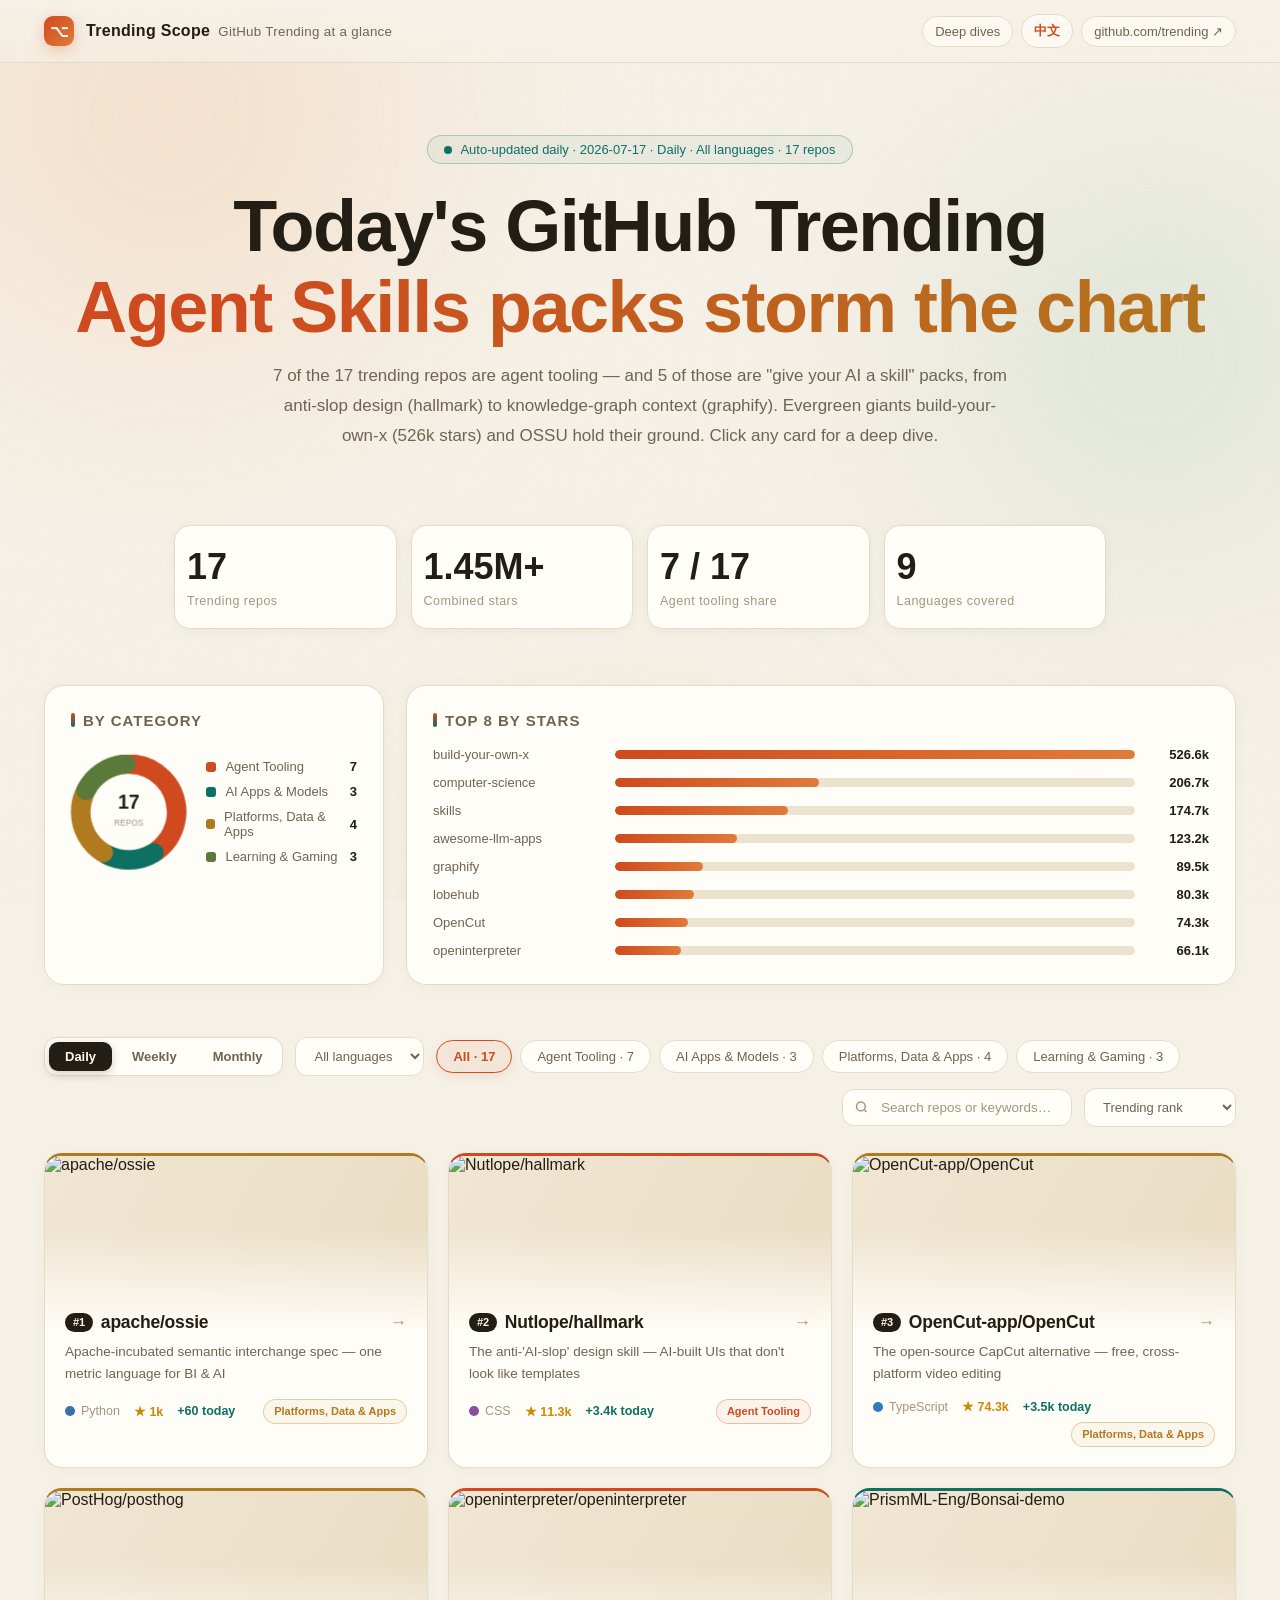
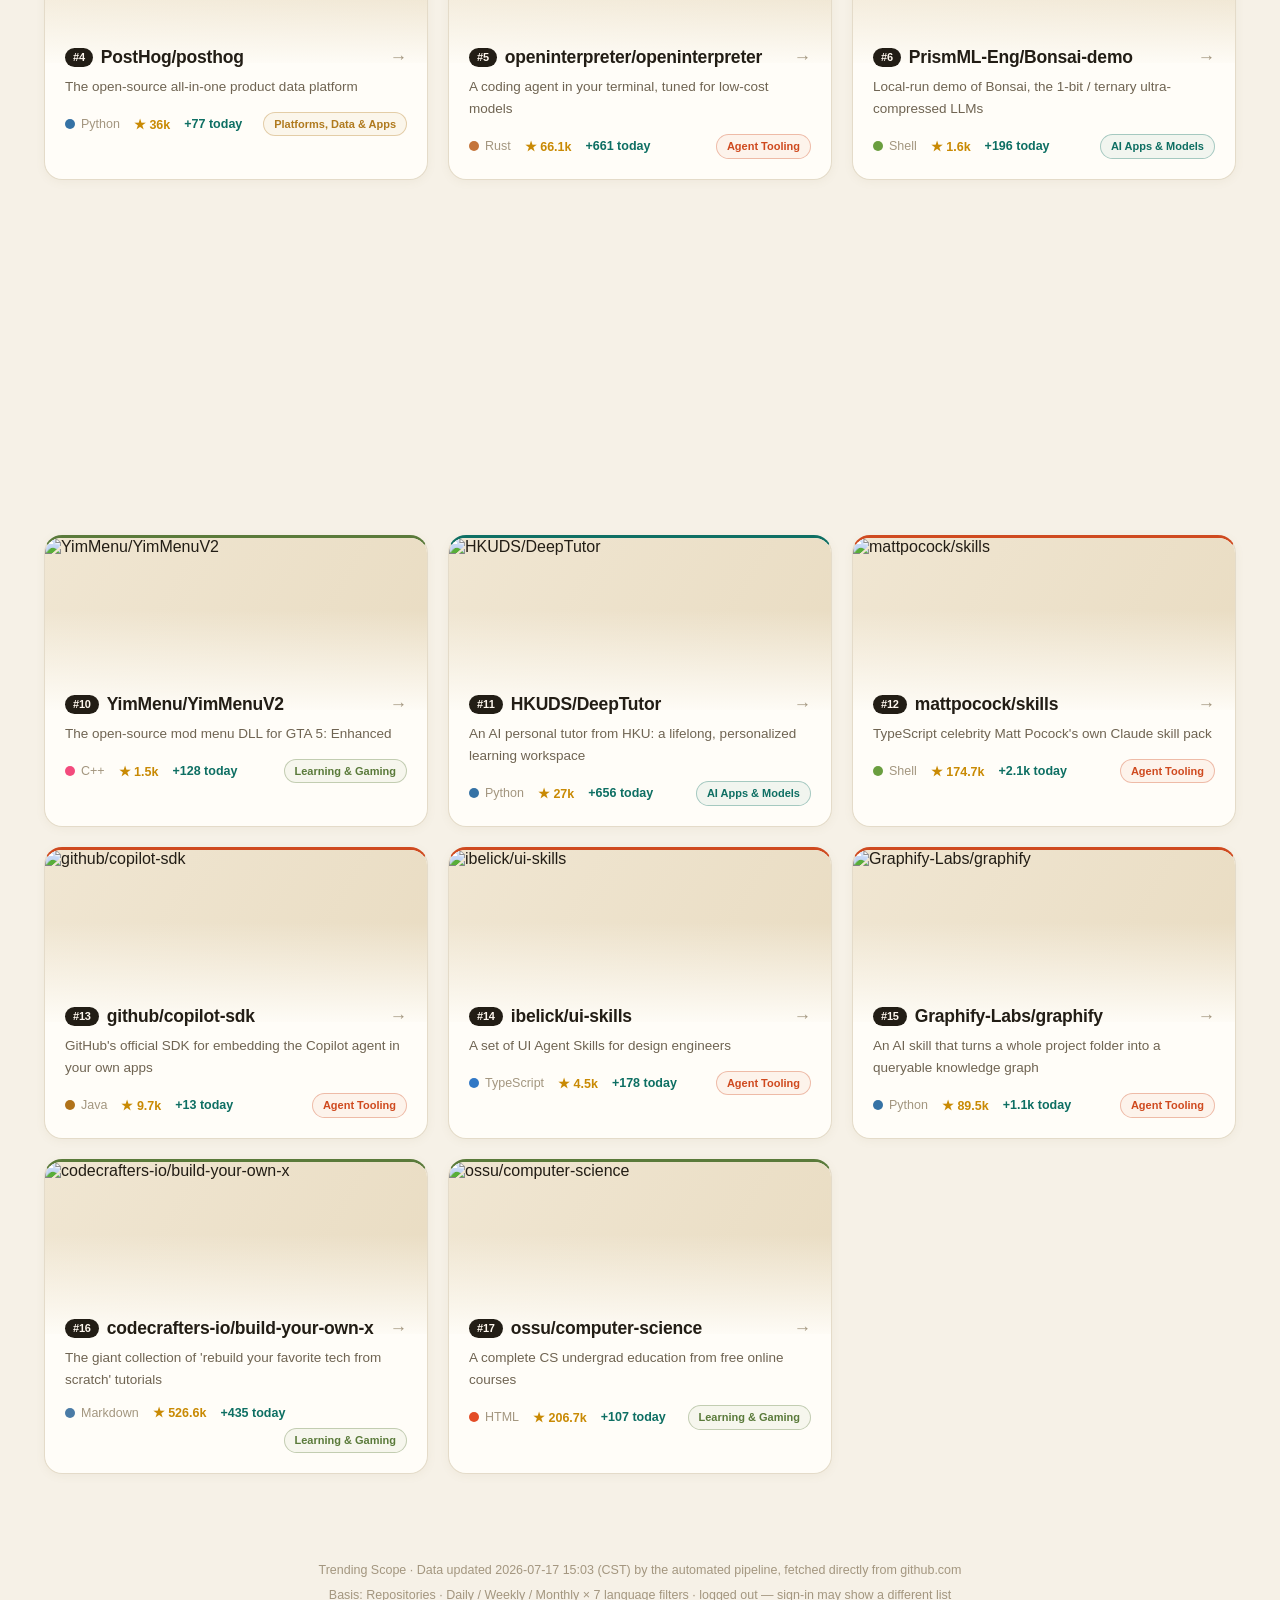
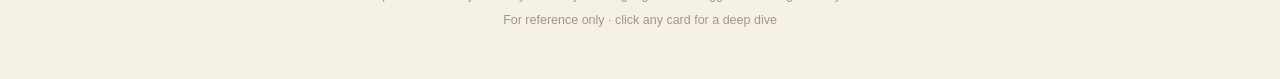
==== index-en.html @ 176d48ee "feat: OG/Twitter share cards — 1200x630 og images, Open Graph + Twitter meta on both pages" ====
<!DOCTYPE html>
<html lang="en">
<head>
<meta charset="UTF-8">
<meta name="viewport" content="width=device-width, initial-scale=1.0">
<title>GitHub Trending Scope · 2026-07-17</title>
<meta name="description" content="Turn github.com/trending into an interactive bilingual one-page report: daily / weekly / monthly boards × 7 language filters, deep dives and on-chart tracking, auto-updated every day.">
<meta property="og:type" content="website">
<meta property="og:site_name" content="Trending Scope">
<meta property="og:title" content="GitHub Trending Scope · Daily deep dives">
<meta property="og:description" content="Today's GitHub Trending with deep dives: daily / weekly / monthly boards × language filters, repo write-ups + on-chart tracking, auto-updated every day.">
<meta property="og:url" content="https://trending.cosolution.cc/index-en">
<meta property="og:image" content="https://trending.cosolution.cc/og-en.png">
<meta property="og:image:width" content="1200">
<meta property="og:image:height" content="630">
<meta property="og:image:alt" content="Trending Scope preview: today's GitHub Trending and board stats">
<meta property="og:locale" content="en_US">
<meta name="twitter:card" content="summary_large_image">
<meta name="twitter:title" content="GitHub Trending Scope · Daily deep dives">
<meta name="twitter:description" content="Today's GitHub Trending with deep dives: daily / weekly / monthly boards × language filters, repo write-ups + on-chart tracking, auto-updated every day.">
<meta name="twitter:image" content="https://trending.cosolution.cc/og-en.png">
<style>
  :root{
    --bg:#f6f1e7; --card:#fffdf8; --line:#e4dbc9;
    --txt:#221d15; --sub:#6f6452; --dim:#a3967f;
    --acc1:#cf4a1f; --acc2:#0e6f63; --acc3:#b07a1e;
    --gold:#c98a04;
    --cat-agent:#cf4a1f; --cat-ai:#0e6f63; --cat-infra:#b07a1e; --cat-other:#5a7a3a;
  }
  *{margin:0;padding:0;box-sizing:border-box}
  html{scroll-behavior:smooth}
  body{
    font-family:-apple-system,BlinkMacSystemFont,"SF Pro Text","Segoe UI",Roboto,"Helvetica Neue",sans-serif;
    background:var(--bg); color:var(--txt); overflow-x:hidden;
    -webkit-font-smoothing:antialiased;
  }
  /* ---------- Background ---------- */
  .aurora{position:fixed; inset:0; z-index:-2; overflow:hidden}
  .aurora .blob{position:absolute; border-radius:50%; filter:blur(120px); will-change:transform}
  .b1{width:54vw;height:54vw;left:-14vw;top:-18vw;background:radial-gradient(circle,#f3c39a,transparent 65%);opacity:.55;animation:drift1 26s ease-in-out infinite alternate}
  .b2{width:44vw;height:44vw;right:-12vw;top:8vh;background:radial-gradient(circle,#a9cdb9,transparent 65%);opacity:.5;animation:drift2 32s ease-in-out infinite alternate}
  .b3{width:40vw;height:40vw;left:28vw;bottom:-24vw;background:radial-gradient(circle,#ecd9a0,transparent 65%);opacity:.45;animation:drift3 38s ease-in-out infinite alternate}
  @keyframes drift1{to{transform:translate(9vw,7vh) scale(1.12)}}
  @keyframes drift2{to{transform:translate(-8vw,10vh) scale(.9)}}
  @keyframes drift3{to{transform:translate(-10vw,-8vh) scale(1.15)}}
  .grain{position:fixed;inset:0;z-index:-1;pointer-events:none;opacity:.05;
    background-image:url("data:image/svg+xml,%3Csvg xmlns='http://www.w3.org/2000/svg' width='120' height='120'%3E%3Cfilter id='n'%3E%3CfeTurbulence type='fractalNoise' baseFrequency='0.9' numOctaves='2'/%3E%3C/filter%3E%3Crect width='120' height='120' filter='url(%23n)' opacity='0.6'/%3E%3C/svg%3E");}
  /* ---------- Nav ---------- */
  header.nav{position:sticky;top:0;z-index:50;backdrop-filter:blur(14px);
    background:linear-gradient(180deg,rgba(246,241,231,.92),rgba(246,241,231,.6));
    border-bottom:1px solid var(--line)}
  .nav-inner{max-width:1240px;margin:0 auto;padding:14px 24px;display:flex;align-items:center;gap:12px}
  .logo{width:30px;height:30px;border-radius:9px;display:grid;place-items:center;
    background:linear-gradient(135deg,var(--acc1),#e07b39);box-shadow:0 4px 14px #cf4a1f44;
    font-size:16px;font-weight:800;color:#fff8ef}
  .nav-title{font-weight:700;letter-spacing:.3px}
  .nav-title small{color:var(--sub);font-weight:400;margin-left:8px}
  .nav-right{margin-left:auto;display:flex;gap:8px;align-items:center}
  .nav-right a{color:var(--sub);text-decoration:none;font-size:13px;padding:7px 12px;border:1px solid var(--line);border-radius:99px;transition:.25s;background:#fffdf8aa}
  .nav-right a:hover{color:var(--txt);border-color:var(--acc1);box-shadow:0 4px 12px #cf4a1f22}
  .nav-right a.lang{font-weight:700;color:var(--acc1)}
  /* ---------- Hero ---------- */
  .hero{max-width:1240px;margin:0 auto;padding:72px 24px 30px;text-align:center}
  .hero .kicker{display:inline-flex;gap:8px;align-items:center;font-size:13px;color:var(--acc2);
    border:1px solid #0e6f6344;border-radius:99px;padding:6px 16px;background:#0e6f630c;
    animation:fadeUp .8s .1s both}
  .hero .kicker .pulse{width:8px;height:8px;border-radius:50%;background:var(--acc2);animation:pulse 1.6s infinite}
  @keyframes pulse{0%,100%{box-shadow:0 0 0 0 #0e6f6355}50%{box-shadow:0 0 0 7px transparent}}
  .hero h1{font-size:clamp(38px,6vw,72px);line-height:1.12;margin:22px 0 14px;font-weight:800;letter-spacing:-1.5px;
    animation:fadeUp .8s .25s both}
  .grad{background:linear-gradient(92deg,#cf4a1f 5%,#b07a1e 45%,#0e6f63 90%,#cf4a1f);
    background-size:250% 100%;-webkit-background-clip:text;background-clip:text;color:transparent;
    animation:gradShift 7s linear infinite}
  @keyframes gradShift{to{background-position:250% 0}}
  .hero p.sub{color:var(--sub);font-size:clamp(14px,1.6vw,17px);max-width:740px;margin:0 auto;line-height:1.75;animation:fadeUp .8s .4s both}
  @keyframes fadeUp{from{opacity:0;transform:translateY(22px)}to{opacity:1;transform:none}}
  /* ---------- Stats ---------- */
  .stats{max-width:980px;margin:44px auto 0;display:grid;grid-template-columns:repeat(4,1fr);gap:14px;padding:0 24px;animation:fadeUp .8s .55s both}
  .stat{background:var(--card);border:1px solid var(--line);border-radius:16px;padding:20px 12px;
    box-shadow:0 2px 10px #8a7a5a14;transition:transform .3s,border-color .3s,box-shadow .3s}
  .stat:hover{transform:translateY(-4px);border-color:#cf4a1f66;box-shadow:0 10px 24px -8px #cf4a1f33}
  .stat .num{font-size:clamp(24px,3.4vw,36px);font-weight:800;color:var(--txt)}
  .stat .lbl{color:var(--dim);font-size:12.5px;margin-top:6px;letter-spacing:.5px}
  /* ---------- Charts ---------- */
  .insight{max-width:1240px;margin:56px auto 0;padding:0 24px;display:grid;grid-template-columns:340px 1fr;gap:22px}
  .panel{background:var(--card);border:1px solid var(--line);border-radius:20px;padding:26px;box-shadow:0 2px 12px #8a7a5a12}
  .panel h3{font-size:15px;color:var(--sub);font-weight:600;letter-spacing:1px;margin-bottom:18px;display:flex;align-items:center;gap:8px}
  .panel h3::before{content:"";width:4px;height:14px;border-radius:2px;background:linear-gradient(var(--acc1),var(--acc2))}
  .donut-wrap{display:flex;align-items:center;gap:20px}
  .donut{transform:rotate(-90deg)}
  .donut circle{fill:none;stroke-width:22;stroke-linecap:round;transition:stroke-dasharray 1.2s cubic-bezier(.6,0,.2,1)}
  .donut .track{stroke:#eae1cd}
  .legend{display:flex;flex-direction:column;gap:10px;font-size:13px}
  .legend .row{display:flex;align-items:center;gap:9px;color:var(--sub)}
  .legend .dot{width:10px;height:10px;border-radius:3px}
  .legend b{color:var(--txt);margin-left:auto;font-variant-numeric:tabular-nums}
  .bars{display:flex;flex-direction:column;gap:13px}
  .bar-row{display:grid;grid-template-columns:170px 1fr 62px;gap:12px;align-items:center;font-size:13px}
  .bar-row .nm{color:var(--sub);white-space:nowrap;overflow:hidden;text-overflow:ellipsis}
  .bar-row .tr{height:9px;border-radius:99px;background:#ece3cf;overflow:hidden}
  .bar-row .fl{display:block;height:100%;border-radius:99px;width:0;background:linear-gradient(90deg,var(--acc1),#e07b39);transition:width 1s cubic-bezier(.6,0,.2,1)}
  .bar-row .vl{text-align:right;color:var(--txt);font-weight:700;font-variant-numeric:tabular-nums}
  /* ---------- Toolbar ---------- */
  .toolbar{max-width:1240px;margin:52px auto 26px;padding:0 24px;display:flex;flex-wrap:wrap;gap:12px;align-items:center}
  .ranges{display:flex;gap:4px;background:var(--card);border:1px solid var(--line);border-radius:13px;padding:4px;box-shadow:0 2px 8px #8a7a5a10}
  .ranges .rb{padding:7px 16px;border-radius:9px;font-size:13px;color:var(--sub);cursor:pointer;transition:.25s;user-select:none;font-weight:600;white-space:nowrap}
  .ranges .rb:hover{color:var(--txt)}
  .ranges .rb.on{background:#221d15;color:#fff8ef;box-shadow:0 3px 10px #221d1533}
  .chips{display:flex;gap:8px;flex-wrap:wrap}
  .chip{padding:8px 16px;border-radius:99px;border:1px solid var(--line);background:var(--card);color:var(--sub);
    font-size:13px;cursor:pointer;transition:.25s;user-select:none}
  .chip:hover{border-color:var(--acc1);color:var(--txt)}
  .chip.on{background:#cf4a1f12;border-color:var(--acc1);color:var(--acc1);font-weight:600;box-shadow:0 4px 12px #cf4a1f1e}
  .search{margin-left:auto;position:relative}
  .search input{width:230px;padding:10px 16px 10px 38px;border-radius:12px;border:1px solid var(--line);background:var(--card);color:var(--txt);font-size:13.5px;outline:none;transition:.25s}
  .search input::placeholder{color:var(--dim)}
  .search input:focus{border-color:var(--acc2);box-shadow:0 0 0 3px #0e6f6322;width:270px}
  .search svg{position:absolute;left:12px;top:50%;transform:translateY(-50%)}
  .sortsel{padding:10px 14px;border-radius:12px;border:1px solid var(--line);background:var(--card);color:var(--sub);font-size:13px;outline:none;cursor:pointer}
  /* ---------- Cards ---------- */
  .grid{max-width:1240px;margin:0 auto;padding:0 24px 30px;display:grid;grid-template-columns:repeat(auto-fill,minmax(350px,1fr));gap:20px}
  .card{background:var(--card);border:1px solid var(--line);border-radius:18px;overflow:hidden;cursor:pointer;
    position:relative;box-shadow:0 2px 10px #8a7a5a12;
    opacity:0;transform:translateY(26px) scale(.98);
    transition:opacity .6s,transform .6s cubic-bezier(.2,.7,.3,1),border-color .3s,box-shadow .3s}
  .card.show{opacity:1;transform:none}
  .card:hover{transform:translateY(-6px);border-color:#cf4a1f77;box-shadow:0 18px 40px -14px #b06a2f44,0 4px 16px #8a7a5a22}
  .card .thumb{position:relative;height:172px;overflow:hidden;background:linear-gradient(120deg,#f0e6d2,#e9dcc2)}
  .card .thumb img{width:100%;height:100%;object-fit:cover;display:block;transition:transform .6s cubic-bezier(.2,.7,.3,1)}
  .card:hover .thumb img{transform:scale(1.06)}
  .card .thumb::after{content:"";position:absolute;inset:0;background:linear-gradient(180deg,transparent 42%,#fffdf8f2)}
  .rank{display:inline-block;flex:none;font-size:11px;font-weight:800;color:#fff8ef;line-height:1;
    background:#221d15;padding:4px 8px;border-radius:99px;vertical-align:2px}
  .catpill{margin-left:auto;font-size:11px;padding:3px 10px;border-radius:99px;border:1px solid;font-weight:600;line-height:1.5}
  .card .body{padding:18px 20px 20px;position:relative;margin-top:-34px;z-index:2}
  .card h4{font-size:17.5px;font-weight:750;letter-spacing:-.2px;display:flex;align-items:center;gap:8px}
  .card h4 .arrow{margin-left:auto;color:var(--dim);transition:.3s;font-weight:400}
  .card:hover h4 .arrow{transform:translateX(4px);color:var(--acc1)}
  .card .tag{color:var(--sub);font-size:13.5px;line-height:1.65;margin-top:8px;display:-webkit-box;-webkit-line-clamp:2;-webkit-box-orient:vertical;overflow:hidden}
  .card .meta{display:flex;align-items:center;gap:14px;row-gap:8px;margin-top:14px;font-size:12.5px;color:var(--dim);flex-wrap:wrap}
  .ldot{display:inline-flex;align-items:center;gap:6px}
  .ldot i{width:10px;height:10px;border-radius:50%;display:inline-block}
  .stars{color:var(--gold);font-weight:700;display:inline-flex;align-items:center;gap:5px}
  .today{color:var(--acc2);font-weight:700}
  .empty{grid-column:1/-1;text-align:center;color:var(--dim);padding:70px 0;font-size:15px}
  /* ---------- On-chart tracking ---------- */
  .trkb{font-size:11px;padding:3px 9px;border-radius:99px;border:1px solid #0e6f6355;color:var(--acc2);background:#0e6f630e;font-weight:600;line-height:1.5;white-space:nowrap}
  .trkb.new{color:var(--acc1);border-color:#cf4a1f55;background:#cf4a1f12}
  .trkb.back{color:var(--acc3);border-color:#b07a1e55;background:#b07a1e0e}
  .trackinfo{font-size:13px;color:var(--sub);margin-bottom:8px;font-weight:600}
  .spark{width:100%;height:44px;display:block}
  .spark-cap{display:flex;justify-content:space-between;font-size:11px;color:var(--dim);margin-top:4px;font-variant-numeric:tabular-nums}
  .spark-note{font-size:11.5px;color:var(--dim);margin-top:6px}
  /* ---------- Modal ---------- */
  .overlay{position:fixed;inset:0;z-index:100;background:#221d15b8;backdrop-filter:blur(10px);
    display:grid;place-items:center;padding:24px;opacity:0;pointer-events:none;transition:opacity .3s}
  .overlay.open{opacity:1;pointer-events:auto}
  .modal{width:min(760px,94vw);max-height:88vh;overflow-y:auto;background:linear-gradient(180deg,#fffdf8,#faf4e8);
    border:1px solid var(--line);border-radius:22px;box-shadow:0 40px 90px -20px #221d15aa;
    transform:translateY(28px) scale(.96);transition:transform .35s cubic-bezier(.2,.8,.3,1)}
  .overlay.open .modal{transform:none}
  .modal::-webkit-scrollbar{width:8px}.modal::-webkit-scrollbar-thumb{background:#d8cdb4;border-radius:8px}
  .m-hero{position:relative;height:230px;overflow:hidden}
  .m-hero img{width:100%;height:100%;object-fit:cover}
  .m-hero::after{content:"";position:absolute;inset:0;background:linear-gradient(180deg,#fffdf800 30%,#fffdf8f0)}
  .m-close{position:absolute;top:14px;right:14px;z-index:3;width:36px;height:36px;border-radius:50%;border:none;
    background:#221d15b3;color:#fff8ef;font-size:16px;cursor:pointer;backdrop-filter:blur(6px);transition:.25s}
  .m-close:hover{background:var(--acc1);transform:rotate(90deg)}
  .m-body{padding:6px 30px 30px;margin-top:-46px;position:relative;z-index:2}
  .m-body h2{font-size:26px;font-weight:800;letter-spacing:-.4px}
  .m-sub{color:var(--sub);font-size:13.5px;margin-top:4px}
  .m-tags{display:flex;gap:8px;flex-wrap:wrap;margin:14px 0 20px}
  .m-tag{font-size:12px;padding:5px 12px;border-radius:99px;border:1px solid var(--line);color:var(--sub);background:#f5eedd}
  .m-tag.hl{color:var(--gold);border-color:#c98a0455;background:#c98a040e}
  .m-tag.hl2{color:var(--acc2);border-color:#0e6f6355;background:#0e6f630e}
  .sec{margin-top:18px;border-left:3px solid;border-image:linear-gradient(var(--acc1),var(--acc2)) 1;padding:2px 0 2px 16px}
  .sec h5{font-size:13px;letter-spacing:1.5px;color:var(--acc1);margin-bottom:7px}
  .sec p{color:#4c4335;font-size:14.5px;line-height:1.85}
  .sec ul.uses{list-style:none}
  .sec ul.uses li{position:relative;color:#4c4335;font-size:14.5px;line-height:1.85;padding-left:16px;margin-top:4px}
  .sec ul.uses li::before{content:"▸";position:absolute;left:0;color:var(--acc2);font-weight:700}
  .m-foot{margin-top:26px;display:flex;gap:10px}
  .btn{flex:1;text-align:center;padding:13px;border-radius:13px;text-decoration:none;font-size:14px;font-weight:700;transition:.25s}
  .btn.pri{color:#fff8ef;background:#221d15}
  .btn.pri:hover{background:var(--acc1);box-shadow:0 8px 26px -8px #cf4a1f88}
  .btn.sec2{color:var(--sub);border:1px solid var(--line);flex:0 0 110px}
  .btn.sec2:hover{color:var(--txt);border-color:var(--acc2)}
  footer{max-width:1240px;margin:20px auto 0;padding:34px 24px 46px;color:var(--dim);font-size:12.5px;text-align:center;line-height:2}
  @media(max-width:860px){
    .insight{grid-template-columns:1fr}
    .stats{grid-template-columns:repeat(2,1fr)}
    .search{margin-left:0;width:100%}.search input{width:100%}
  }
</style>
</head>
<body>
<div class="aurora"><div class="blob b1"></div><div class="blob b2"></div><div class="blob b3"></div></div>
<div class="grain"></div>

<header class="nav">
  <div class="nav-inner">
    <div class="logo">⌥</div>
    <div class="nav-title">Trending Scope<small>GitHub Trending at a glance</small></div>
    <div class="nav-right">
      <a href="#explore">Deep dives</a>
      <a href="index.html" class="lang">中文</a>
      <a href="https://github.com/trending" target="_blank" rel="noopener">github.com/trending ↗</a>
    </div>
  </div>
</header>

<section class="hero">
  <span class="kicker"><span class="pulse"></span><span id="kicktxt">Loading data…</span></span>
  <h1>Today's GitHub Trending<br><span class="grad" id="headline"></span></h1>
  <p class="sub" id="sub"></p>
</section>

<section class="stats" id="stats">
  <div class="stat"><div class="num" id="st1">0</div><div class="lbl">Trending repos</div></div>
  <div class="stat"><div class="num" id="st2">0</div><div class="lbl">Combined stars</div></div>
  <div class="stat"><div class="num" id="st3">0</div><div class="lbl">Agent tooling share</div></div>
  <div class="stat"><div class="num" id="st4">0</div><div class="lbl">Languages covered</div></div>
</section>

<section class="insight">
  <div class="panel">
    <h3>BY CATEGORY</h3>
    <div class="donut-wrap">
      <svg class="donut" width="130" height="130" viewBox="0 0 130 130" id="donut"></svg>
      <div class="legend" id="legend"></div>
    </div>
  </div>
  <div class="panel">
    <h3>TOP 8 BY STARS</h3>
    <div class="bars" id="bars"></div>
  </div>
</section>

<section class="toolbar" id="explore">
  <div class="ranges" id="ranges"></div>
  <select class="sortsel" id="langsel"></select>
  <div class="chips" id="chips"></div>
  <div class="search">
    <svg width="15" height="15" viewBox="0 0 24 24" fill="none" stroke="#a3967f" stroke-width="2.4"><circle cx="11" cy="11" r="7"/><path d="m20 20-3.5-3.5"/></svg>
    <input id="q" type="text" placeholder="Search repos or keywords…">
  </div>
  <select class="sortsel" id="sort">
    <option value="rank">Trending rank</option>
    <option value="stars-desc">Stars: high → low</option>
    <option value="stars-asc">Stars: low → high</option>
    <option value="name">Name A → Z</option>
  </select>
</section>

<main class="grid" id="grid"></main>

<div class="overlay" id="overlay">
  <div class="modal" id="modal" role="dialog" aria-modal="true"></div>
</div>

<footer>
  <span id="foot1">Trending Scope</span><br>
  Basis: Repositories · Daily / Weekly / Monthly × 7 language filters · logged out — sign-in may show a different list<br>
  For reference only · click any card for a deep dive
</footer>

<script src="data.js"></script>
<script>
/* ---------- Locale UI strings ---------- */
const LOCALE = "en";
const L = {
  multiLang: "Multi-lang",
  langAll: "All languages",
  ranges: {daily:"Daily", weekly:"Weekly", monthly:"Monthly"},
  rangeShort: {daily:"today", weekly:"this week", monthly:"this month"},
  gain: (t,b) => `${t} ${L.rangeShort[b]}`,
  kicker: (date,rng,lang,n) => `Auto-updated daily · ${date} · ${rng} · ${lang} · ${n} repos`,
  all: n => `All · ${n}`,
  empty: "No matches — try another keyword.",
  err: "Failed to load data: make sure data.js sits next to this page.",
  rankSub: (r,b) => `${L.ranges[b]} rank #${r}`,
  autoTag: "⚡ Auto summary",
  secs: {what:"◆ WHAT IT DOES", content:"◆ WHAT'S INSIDE", stack:"◆ TECH STACK", uses:"◆ USE CASES", hot:"◆ WHY IT'S HOT"},
  openBtn: "Open on GitHub ↗",
  backBtn: "Back to list",
  titleSuffix: d => `GitHub Trending Scope · ${d}`,
  langSuffix: "",
  trackSec: "◆ ON-CHART TRACKING",
  streak: n => `${n}d on chart`,
  newBadge: "First time",
  backBadge: "Back on chart",
  trackInfo: t => t.is_new ? "First appearance today"
                : t.is_back ? `Back on chart · first seen ${t.first}`
                : t.days <= 1 ? "Tracking starts today"
                : `${t.days} consecutive days · first seen ${t.first}`,
  collecting: d => `(trend data accumulates daily from ${d})`
};

const LANGC = {Python:"#3572A5",TypeScript:"#3178c6",JavaScript:"#d4b014",Java:"#b07219",Rust:"#c4743a",Shell:"#6a9e3f",Markdown:"#4a7ba6",CSS:"#884ea0","C++":"#f34b7d",HTML:"#e34c26",Go:"#00ADD8",Jupyter:"#DA5B0B",C:"#555555","C#":"#178600",Kotlin:"#A97BFF",Swift:"#F05138",PHP:"#4F5D95",Ruby:"#701516"};
const RANGES = ["daily","weekly","monthly"];

/* ---------- State & helpers ---------- */
const $ = s => document.querySelector(s);
const state = {board:"daily", lang:"all", cat:"all", q:"", sort:"rank"};
let D = null, REG = {}, USES = {}, CATS = {}, openSlug = null;
const og = r => `https://opengraph.githubassets.com/1/${r.full}`;
const avatar = r => `https://github.com/${r.full.split("/")[0]}.png?size=400`;
const esc = s => String(s).replace(/&/g,"&amp;").replace(/</g,"&lt;");
const langLabel = r => r.lang || L.multiLang;
const langColor = r => r.lang ? (LANGC[r.lang]||"#888") : "#8a7f68";

/* ---------- Active board list ---------- */
function activeList(){
  const b = D.boards[state.board] || {};
  const arr = b[state.lang] || b.all || [];
  return arr.map(be=>{
    const base = REG[be.full]; if(!base) return null;
    return Object.assign({}, base, {r:be.rank, stars:be.stars, today:be.today});
  }).filter(Boolean);
}

/* ---------- Tracking badges & sparkline ---------- */
const trackBadge = r => {
  const t = r.track; if(!t) return "";
  if(t.is_new)  return `<span class="trkb new">${L.newBadge}</span>`;
  if(t.is_back) return `<span class="trkb back">${L.backBadge}</span>`;
  if(t.days>=2) return `<span class="trkb">${L.streak(t.days)}</span>`;
  return "";
};
const spark = hist => {
  const W=300, H=44, P=5;
  const vals = hist.map(h=>h.s), mn = Math.min(...vals), mx = Math.max(...vals);
  const X = i => P+(W-2*P)*(hist.length===1 ? 0.5 : i/(hist.length-1));
  const Y = v => mx===mn ? H/2 : H-P-((H-2*P)*(v-mn)/(mx-mn));
  const pts = hist.map((h,i)=>X(i).toFixed(1)+","+Y(h.s).toFixed(1)).join(" ");
  const last = hist[hist.length-1];
  return `<svg class="spark" viewBox="0 0 ${W} ${H}" preserveAspectRatio="none">
      ${hist.length>1 ? `<polyline points="${pts}" fill="none" stroke="#cf4a1f" stroke-width="2" stroke-linecap="round" stroke-linejoin="round"/>` : ""}
      ${hist.map((h,i)=>`<circle cx="${X(i).toFixed(1)}" cy="${Y(h.s).toFixed(1)}" r="2.6" fill="#fffdf8" stroke="#cf4a1f" stroke-width="1.6"/>`).join("")}
    </svg>
    <div class="spark-cap"><span>${hist[0].d} · ★${hist[0].s}k</span><span>${last.d} · ★${last.s}k</span></div>`;
};
const trackSec = r => {
  const t = r.track; if(!t || !t.hist || !t.hist.length) return "";
  return `<div class="sec"><h5>${L.trackSec}</h5>
    <div class="trackinfo">${L.trackInfo(t)}</div>
    ${spark(t.hist)}
    ${t.hist.length<2 ? `<div class="spark-note">${L.collecting(t.first)}</div>` : ""}
  </div>`;
};

/* ---------- Count-up ---------- */
function countUp(el){
  const n = +el.dataset.n, suf = el.dataset.suf||"", dec = +(el.dataset.dec||0), t0 = performance.now(), dur = 1400;
  requestAnimationFrame(function f(t){ const p=Math.min(1,(t-t0)/dur), e=1-Math.pow(1-p,3);
    el.textContent = (n*e).toFixed(dec)+suf; if(p<1) requestAnimationFrame(f); });
}

/* ---------- Bootstrap from data.js ---------- */
function bootstrap(){
  D = window.TRENDING_DATA;
  if(!D || !D.boards || !D.repos || !D.repos.length){
    $("#grid").innerHTML = `<div class="empty">${L.err}</div>`;
    return;
  }
  Object.entries(D.cats).forEach(([k,v])=>CATS[k]={name:v[LOCALE], color:v.color});
  REG = {}; USES = {};
  D.repos.forEach(r=>{
    REG[r.full] = {
      slug:r.slug, full:r.full, cat:r.cat, lang:r.lang,
      auto:!!r.auto, track:r.track||null,
      tag:(r[LOCALE]||{}).tag||"", what:(r[LOCALE]||{}).what||"", content:(r[LOCALE]||{}).content||"",
      stack:(r[LOCALE]||{}).stack||"", hot:(r[LOCALE]||{}).hot||""
    };
    USES[r.slug] = (r[LOCALE]||{}).uses||[];
  });
  parseHash();           // parse #board=&lang= before first render
  /* capture #repo=xxx first — syncHash inside refreshAll rewrites the hash */
  const m = location.hash.match(/repo=([\w-]+)/);
  applyMeta(D.meta);
  refreshAll();
  /* #repo=xxx deep link (also used by self-checks) */
  if(m) setTimeout(()=>openModal(m[1]),600);
}

function parseHash(){
  const h = location.hash;
  const mb = h.match(/board=(daily|weekly|monthly)/);
  if(mb) state.board = mb[1];
  const ml = h.match(/lang=([A-Za-z0-9+%_-]+)/);
  if(ml){
    const id = decodeURIComponent(ml[1]);
    if(D.langs.some(l=>l.id===id)) state.lang = id;
  }
}

function syncHash(){
  const p = [];
  if(state.board!=="daily") p.push("board="+state.board);
  if(state.lang!=="all") p.push("lang="+encodeURIComponent(state.lang));
  if(openSlug) p.push("repo="+openSlug);
  history.replaceState(null,"", p.length ? "#"+p.join("&") : location.pathname);
}

function applyMeta(M){
  const S = k => M[k+"_"+LOCALE] || "";
  document.title = L.titleSuffix(M.date);
  $("#headline").textContent = S("headline");
  $("#sub").textContent = S("sub");
  $("#foot1").textContent = S("footer");
}

function updateKicker(){
  const n = activeList().length;
  const langName = state.lang==="all" ? L.langAll
    : (D.langs.find(l=>l.id===state.lang)||{}).name || state.lang;
  $("#kicktxt").textContent = L.kicker(D.meta.date, L.ranges[state.board], langName, n);
}

/* Full refresh after board/lang switch */
function refreshAll(){
  renderRanges(); renderLangs();
  updateKicker();
  initStats();
  renderDonut(); renderBars(); renderChips(); renderGrid();
  syncHash();
}

/* ---------- Range switcher ---------- */
function renderRanges(){
  $("#ranges").innerHTML = RANGES.map(b=>
    `<div class="rb${b===state.board?" on":""}" data-b="${b}">${L.ranges[b]}</div>`).join("");
  document.querySelectorAll("#ranges .rb").forEach(el=>el.onclick=()=>{
    if(state.board!==el.dataset.b){ state.board = el.dataset.b; refreshAll(); }
  });
}

/* ---------- Language filter ---------- */
function renderLangs(){
  const sel = $("#langsel");
  sel.innerHTML = D.langs.map(l=>
    `<option value="${esc(l.id)}"${l.id===state.lang?" selected":""}>${l.id==="all"?L.langAll:esc(l.name)}</option>`).join("");
}

function initStats(){
  const LIST = activeList();
  const total = LIST.length;
  const sumK = LIST.reduce((a,r)=>a+r.stars,0);
  const agentN = LIST.filter(r=>r.cat==="agent").length;
  const langs = new Set(LIST.map(langLabel)).size;
  const cfg = [
    ["st1", total,     0, ""],
    ["st2", sumK/1000, 2, "M+"],
    ["st3", agentN,    0, " / "+total],
    ["st4", langs,     0, L.langSuffix]
  ];
  cfg.forEach(([id,n,dec,suf])=>{
    const el = document.getElementById(id);
    el.dataset.n = n; el.dataset.dec = dec; el.dataset.suf = suf;
    countUp(el);
  });
}

/* ---------- Category donut ---------- */
function renderDonut(){
  const LIST = activeList(), total = LIST.length || 1;
  const svg = $("#donut"), legend = $("#legend");
  const counts = {}; LIST.forEach(r=>counts[r.cat]=(counts[r.cat]||0)+1);
  const R=54, C=2*Math.PI*R; let off=0, segs="", leg="";
  Object.keys(CATS).forEach(k=>{
    const n = counts[k]||0, frac = n/total, len = Math.max(frac*C-4,0);
    segs += `<circle cx="65" cy="65" r="${R}" stroke="${CATS[k].color}"
      stroke-dasharray="0 ${C}" data-t="${len}" data-o="${-off}"
      style="stroke-dashoffset:${-off}"></circle>`;
    leg += `<div class="row"><span class="dot" style="background:${CATS[k].color}"></span>${CATS[k].name}<b>${n}</b></div>`;
    off += frac*C;
  });
  svg.innerHTML = `<circle class="track" cx="65" cy="65" r="${R}"></circle>${segs}
    <text x="65" y="61" text-anchor="middle" fill="#221d15" font-size="22" font-weight="800" transform="rotate(90 65 65)">${LIST.length}</text>
    <text x="65" y="80" text-anchor="middle" fill="#a3967f" font-size="9.5" transform="rotate(90 65 65)">REPOS</text>`;
  legend.innerHTML = leg;
  requestAnimationFrame(()=>setTimeout(()=>{
    svg.querySelectorAll("circle[data-t]").forEach(c=>{
      c.style.strokeDasharray = `${c.dataset.t} ${C}`;
    });
  },200));
}

/* ---------- TOP8 bars ---------- */
function renderBars(){
  const LIST = activeList();
  if(!LIST.length){ $("#bars").innerHTML = ""; return; }
  const top = [...LIST].sort((a,b)=>b.stars-a.stars).slice(0,8), max = top[0].stars;
  $("#bars").innerHTML = top.map(r=>`
    <div class="bar-row">
      <span class="nm">${r.full.split("/")[1]}</span>
      <span class="tr"><span class="fl" data-w="${(r.stars/max*100).toFixed(1)}" style="width:0%"></span></span>
      <span class="vl">${r.stars}k</span>
    </div>`).join("");
  requestAnimationFrame(()=>setTimeout(()=>{
    document.querySelectorAll("#bars .fl").forEach(f=>f.style.width=f.dataset.w+"%");
  },60));
}

/* ---------- Filter chips ---------- */
function renderChips(){
  const LIST = activeList();
  const counts = {all:LIST.length}; LIST.forEach(r=>counts[r.cat]=(counts[r.cat]||0)+1);
  if(![ "all", ...Object.keys(CATS) ].includes(state.cat)) state.cat = "all";
  $("#chips").innerHTML = `<div class="chip${state.cat==="all"?" on":""}" data-c="all">${L.all(counts.all)}</div>` +
    Object.keys(CATS).map(k=>`<div class="chip${state.cat===k?" on":""}" data-c="${k}">${CATS[k].name} · ${counts[k]||0}</div>`).join("");
  document.querySelectorAll(".chip").forEach(c=>c.onclick=()=>{
    state.cat=c.dataset.c;
    document.querySelectorAll(".chip").forEach(x=>x.classList.toggle("on",x===c));
    renderGrid();
  });
}

/* ---------- Card grid ---------- */
let io;
function renderGrid(){
  let list = activeList().filter(r =>
    (state.cat==="all"||r.cat===state.cat) &&
    (!state.q || (r.full+r.tag+r.what+(r.lang||"")).toLowerCase().includes(state.q)));
  if(state.sort==="rank") list.sort((a,b)=>a.r-b.r);
  else if(state.sort==="stars-desc") list.sort((a,b)=>b.stars-a.stars);
  else if(state.sort==="stars-asc") list.sort((a,b)=>a.stars-b.stars);
  else list.sort((a,b)=>a.full.localeCompare(b.full));
  const g = $("#grid");
  g.innerHTML = list.length ? list.map(r=>`
    <article class="card" data-slug="${r.slug.toLowerCase()}" tabindex="0" style="border-top:3px solid ${CATS[r.cat].color}">
      <div class="thumb">
        <img loading="lazy" src="${og(r)}" alt="${esc(r.full)}"
             onerror="this.onerror=null;this.src='${avatar(r)}'">
      </div>
      <div class="body">
        <h4><span class="rank">#${r.r}</span> ${esc(r.full)} <span class="arrow">→</span></h4>
        <p class="tag">${esc(r.tag)}</p>
        <div class="meta">
          <span class="ldot"><i style="background:${langColor(r)}"></i>${langLabel(r)}</span>
          <span class="stars">★ ${r.stars}k</span>
          <span class="today">${L.gain(r.today,state.board)}</span>${trackBadge(r)}
          <span class="catpill" style="color:${CATS[r.cat].color};border-color:${CATS[r.cat].color}55;background:${CATS[r.cat].color}0e">${CATS[r.cat].name}</span>
        </div>
      </div>
    </article>`).join("")
    : `<div class="empty">${L.empty}</div>`;
  if(io) io.disconnect();
  io = new IntersectionObserver(es=>es.forEach(e=>{
    if(e.isIntersecting){ e.target.classList.add("show"); io.unobserve(e.target); }
  }),{threshold:.08});
  g.querySelectorAll(".card").forEach((c,i)=>{
    c.style.transitionDelay = Math.min(i*45,400)+"ms";
    io.observe(c);
    c.onclick = ()=>openModal(c.dataset.slug);
    c.onkeydown = e=>{ if(e.key==="Enter") openModal(c.dataset.slug); };
  });
}

/* ---------- Modal ---------- */
function findRepo(s){
  s = s.toLowerCase();
  const scan = (b,l)=>{
    const arr = (D.boards[b]||{})[l] || [];
    for(const be of arr){
      const base = REG[be.full];
      if(base && base.slug.toLowerCase()===s)
        return {r:Object.assign({},base,{r:be.rank,stars:be.stars,today:be.today}), board:b};
    }
    return null;
  };
  return scan(state.board,state.lang) || scan("daily","all") || (()=>{
    for(const b of RANGES) for(const l of D.langs){ const f = scan(b,l.id); if(f) return f; }
    return null;
  })();
}

function openModal(s){
  const f = findRepo(s); if(!f) return;
  const r = f.r, bd = f.board;
  openSlug = r.slug.toLowerCase();
  const sec = (h,t) => t ? `<div class="sec"><h5>${h}</h5><p>${esc(t)}</p></div>` : "";
  const uses = USES[r.slug] || [];
  const usesSec = uses.length
    ? `<div class="sec"><h5>${L.secs.uses}</h5><ul class="uses">${uses.map(u=>`<li>${esc(u)}</li>`).join("")}</ul></div>` : "";
  const autoTag = r.auto
    ? `<span class="m-tag" style="color:var(--acc3);border-color:#b07a1e55;background:#b07a1e0e">${L.autoTag}</span>` : "";
  $("#modal").innerHTML = `
    <div class="m-hero">
      <button class="m-close" id="mclose" aria-label="Close">✕</button>
      <img src="${og(r)}" alt="" onerror="this.onerror=null;this.src='${avatar(r)}'">
    </div>
    <div class="m-body">
      <h2>${esc(r.full)}</h2>
      <div class="m-sub">${L.rankSub(r.r,bd)} · ${esc(r.tag)}</div>
      <div class="m-tags">
        <span class="m-tag hl">★ ${r.stars}k stars</span>
        <span class="m-tag hl2">${L.gain(r.today,bd)}</span>
        <span class="m-tag" style="color:${CATS[r.cat].color};border-color:${CATS[r.cat].color}55;background:${CATS[r.cat].color}0e">${CATS[r.cat].name}</span>
        <span class="m-tag">${langLabel(r)}</span>
        ${autoTag}
      </div>
      ${trackSec(r)}
      ${sec(L.secs.what, r.what)}
      ${sec(L.secs.content, r.content)}
      ${sec(L.secs.stack, r.stack)}
      ${usesSec}
      ${sec(L.secs.hot, r.hot)}
      <div class="m-foot">
        <a class="btn pri" href="https://github.com/${r.full}" target="_blank" rel="noopener">${L.openBtn}</a>
        <a class="btn sec2" href="#" id="mback">${L.backBtn}</a>
      </div>
    </div>`;
  $("#overlay").classList.add("open");
  document.body.style.overflow="hidden";
  syncHash();
  $("#mclose").onclick = closeModal;
  $("#mback").onclick = e=>{e.preventDefault();closeModal();};
}
function closeModal(){
  openSlug = null;
  $("#overlay").classList.remove("open");
  document.body.style.overflow="";
  syncHash();
}
$("#overlay").addEventListener("click",e=>{ if(e.target.id==="overlay") closeModal(); });
document.addEventListener("keydown",e=>{ if(e.key==="Escape") closeModal(); });

/* ---------- Search & sort & language ---------- */
let deb;
$("#q").addEventListener("input",e=>{
  clearTimeout(deb);
  deb=setTimeout(()=>{ state.q=e.target.value.trim().toLowerCase(); renderGrid(); },180);
});
$("#sort").addEventListener("change",e=>{ state.sort=e.target.value; renderGrid(); });
$("#langsel").addEventListener("change",e=>{ state.lang=e.target.value; refreshAll(); });

/* ---------- Init ---------- */
bootstrap();
</script>
</body>
</html>
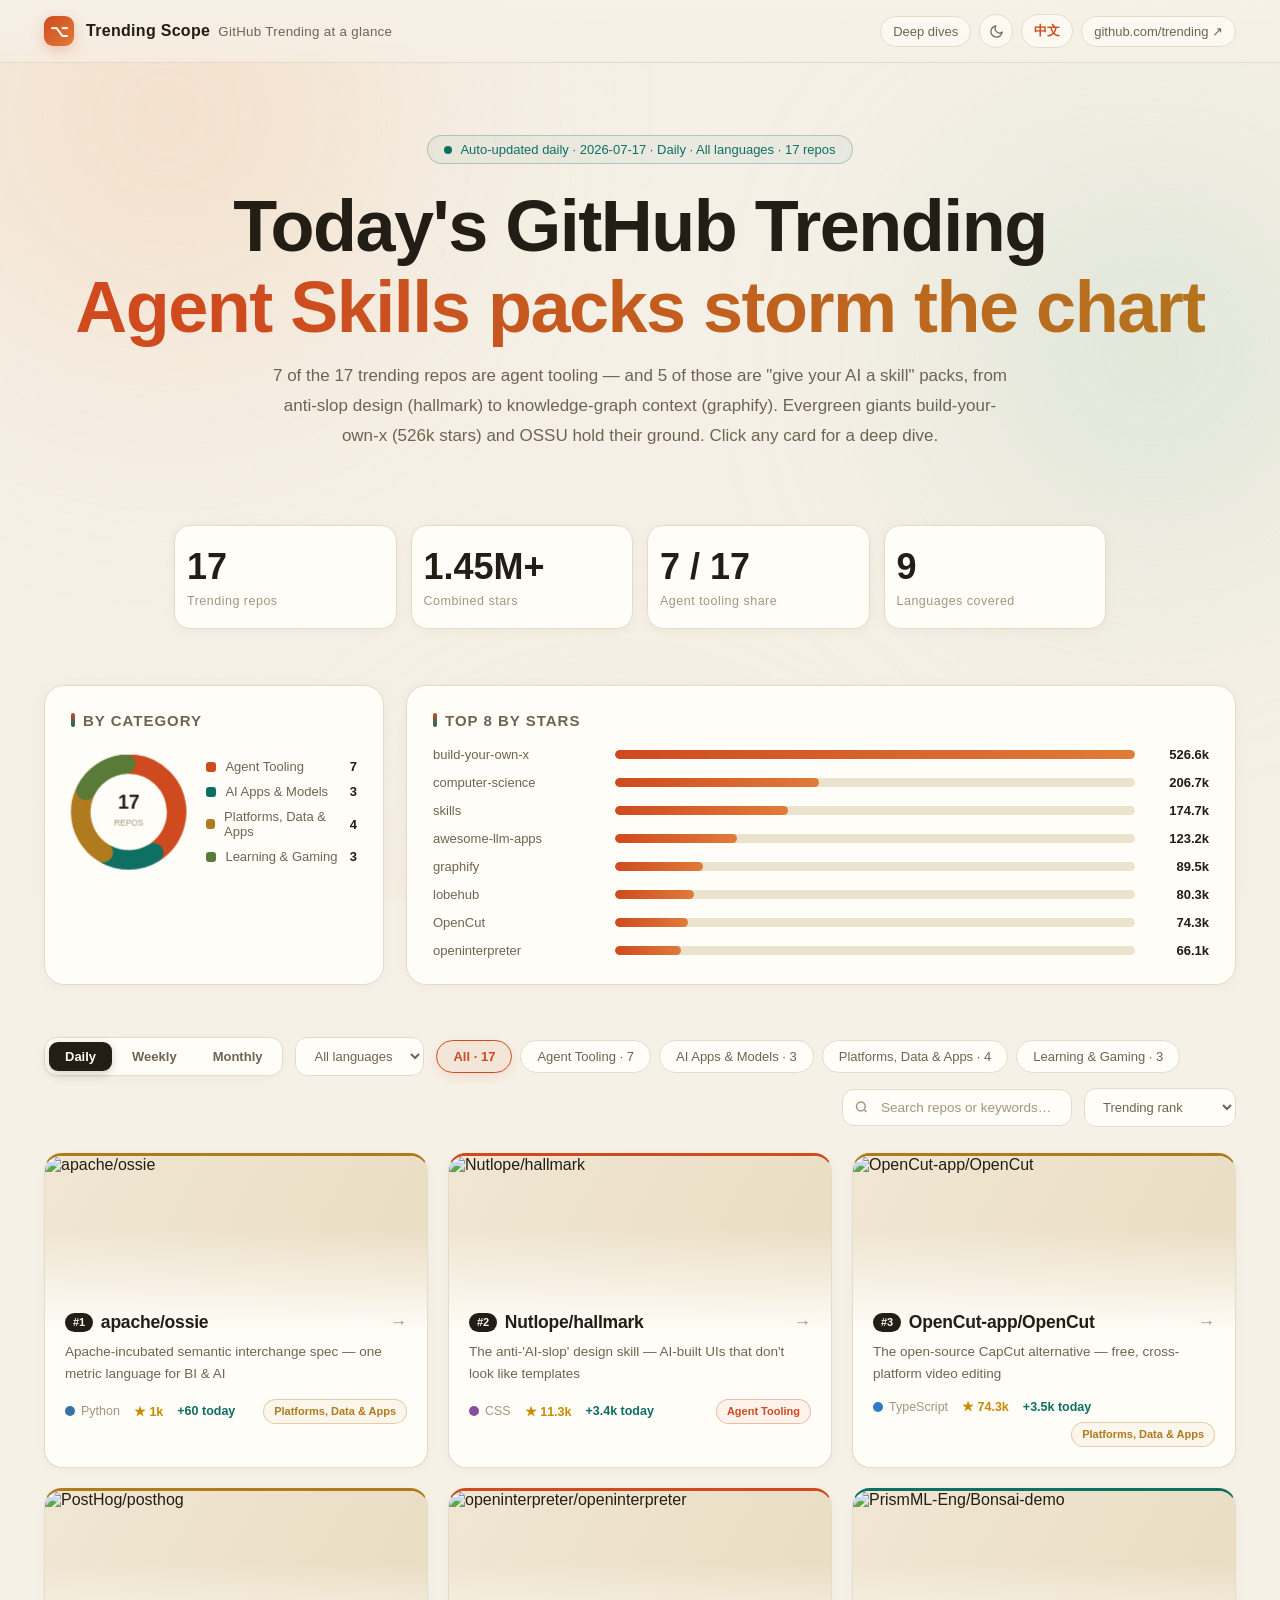
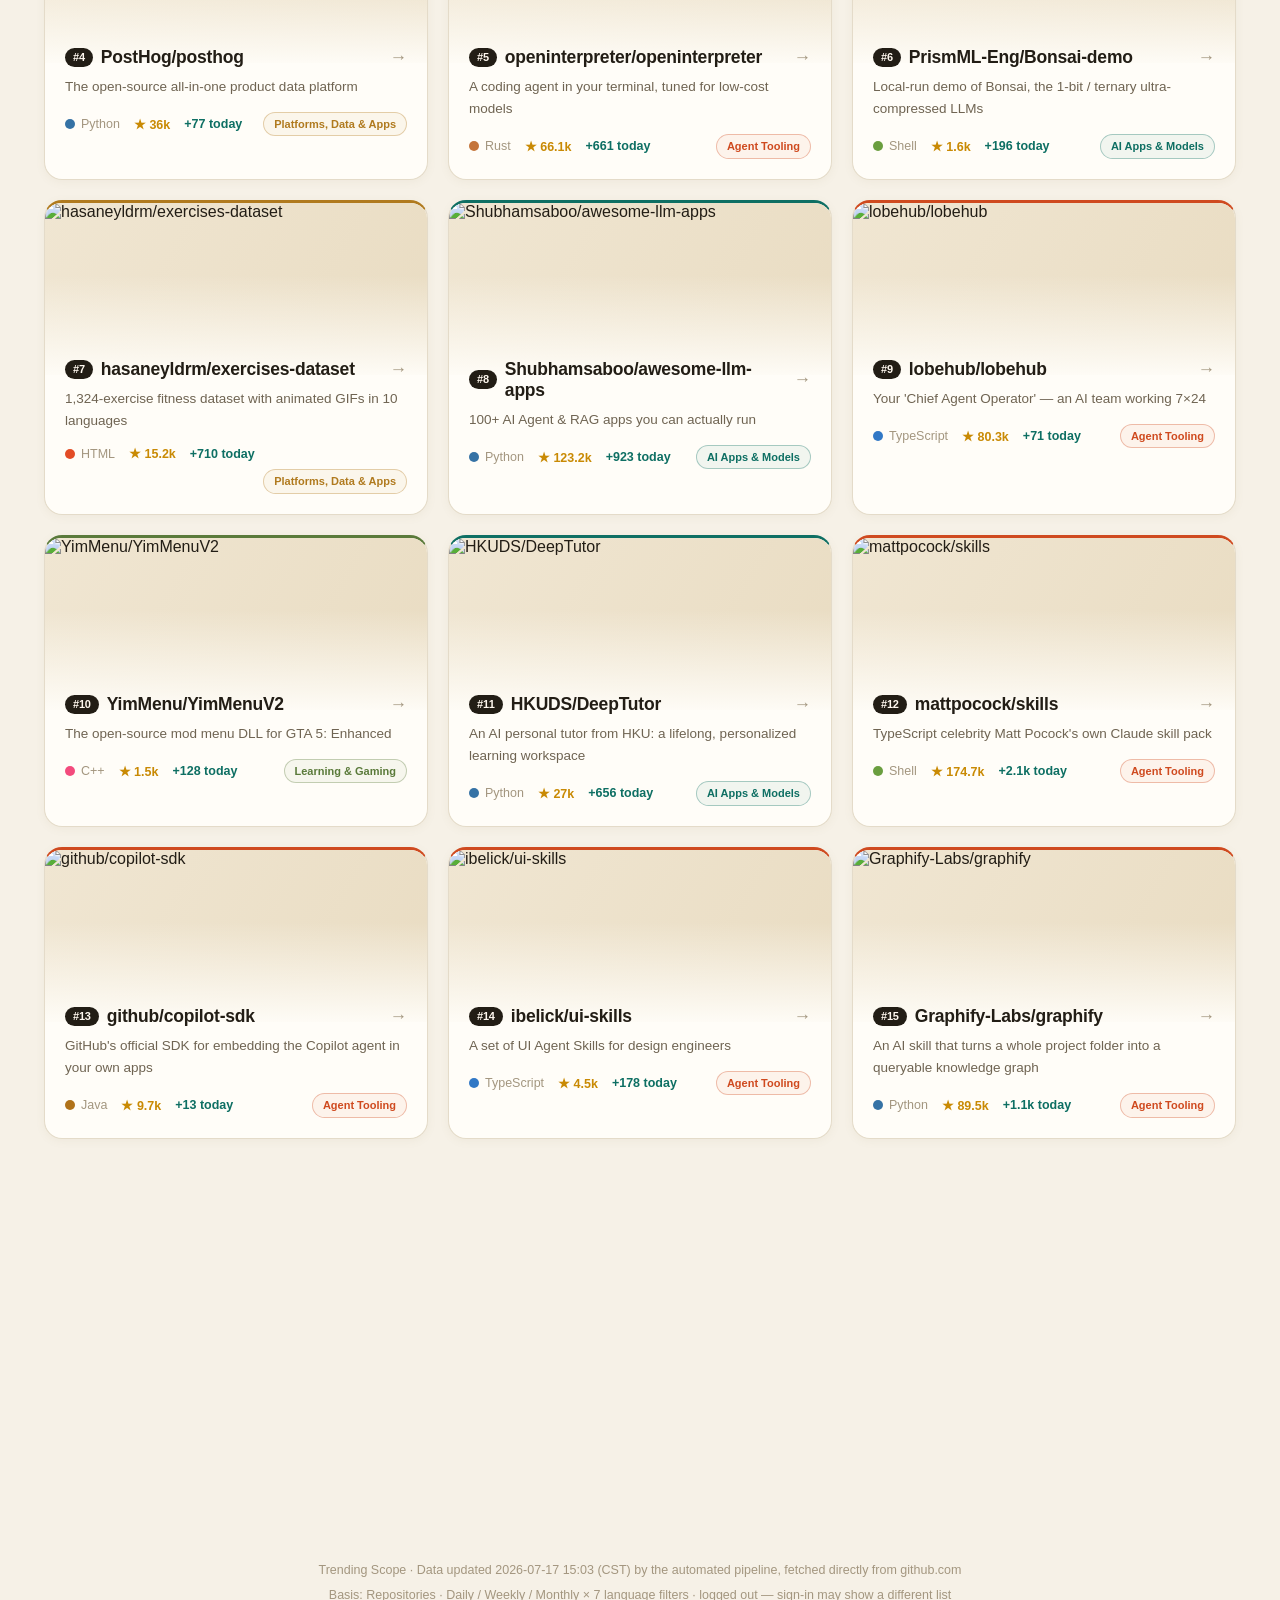
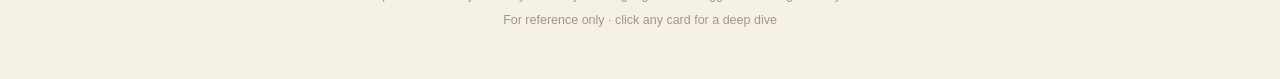
==== commit 59d6569b: "feat: dark mode — CSS-variable theming, system preference + manual toggle with memory, dark category" ====
--- a/index-en.html
+++ b/index-en.html
@@ -19,6 +19,7 @@
 <meta name="twitter:title" content="GitHub Trending Scope · Daily deep dives">
 <meta name="twitter:description" content="Today's GitHub Trending with deep dives: daily / weekly / monthly boards × language filters, repo write-ups + on-chart tracking, auto-updated every day.">
 <meta name="twitter:image" content="https://trending.cosolution.cc/og-en.png">
+<script>!function(){try{var t=localStorage.getItem("ts-theme");if(t!=="dark"&&t!=="light"){t=matchMedia("(prefers-color-scheme: dark)").matches?"dark":"light"}document.documentElement.dataset.theme=t}catch(e){document.documentElement.dataset.theme="light"}}()</script>
 <style>
   :root{
     --bg:#f6f1e7; --card:#fffdf8; --line:#e4dbc9;
@@ -186,6 +187,60 @@
   .btn.sec2{color:var(--sub);border:1px solid var(--line);flex:0 0 110px}
   .btn.sec2:hover{color:var(--txt);border-color:var(--acc2)}
   footer{max-width:1240px;margin:20px auto 0;padding:34px 24px 46px;color:var(--dim);font-size:12.5px;text-align:center;line-height:2}
+  /* ---------- 主题按钮 & SVG 颜色变量化 ---------- */
+  .themebtn{width:34px;height:34px;border-radius:50%;border:1px solid var(--line);background:#fffdf8aa;color:var(--sub);cursor:pointer;display:grid;place-items:center;transition:.25s;padding:0}
+  .themebtn:hover{color:var(--txt);border-color:var(--acc1);box-shadow:0 4px 12px #cf4a1f22}
+  .donut .dnum{fill:var(--txt)}
+  .donut .dsub{fill:var(--dim)}
+  .spark polyline{stroke:var(--acc1)}
+  .spark circle{fill:var(--card);stroke:var(--acc1)}
+  /* ---------- 暗色模式 ---------- */
+  html[data-theme="dark"]{
+    color-scheme:dark;
+    --bg:#16120d; --card:#221c15; --line:#3d342a;
+    --txt:#f2ead9; --sub:#b3a78e; --dim:#7f7461;
+    --acc1:#e05828; --acc2:#2ba892; --acc3:#d09a2e;
+    --gold:#e0a42c;
+  }
+  html[data-theme="dark"] .aurora .b1{background:radial-gradient(circle,#5e2c16,transparent 65%);opacity:.5}
+  html[data-theme="dark"] .aurora .b2{background:radial-gradient(circle,#143b33,transparent 65%);opacity:.55}
+  html[data-theme="dark"] .aurora .b3{background:radial-gradient(circle,#4d3a12,transparent 65%);opacity:.45}
+  html[data-theme="dark"] header.nav{background:linear-gradient(180deg,rgba(22,18,13,.92),rgba(22,18,13,.6));transition:background-color .35s ease}
+  html[data-theme="dark"] .nav-right a{background:#221c15aa}
+  html[data-theme="dark"] .nav-right a:hover{box-shadow:0 4px 12px #e0582833}
+  html[data-theme="dark"] .themebtn{background:#221c15aa}
+  html[data-theme="dark"] .themebtn:hover{box-shadow:0 4px 12px #e0582833}
+  html[data-theme="dark"] .hero .kicker{border-color:#2ba89255;background:#2ba89214}
+  html[data-theme="dark"] .hero .kicker .pulse{animation:pulseD 1.6s infinite}
+  @keyframes pulseD{0%,100%{box-shadow:0 0 0 0 #2ba89255}50%{box-shadow:0 0 0 7px transparent}}
+  html[data-theme="dark"] .grad{background:linear-gradient(92deg,#e05828 5%,#d09a2e 45%,#2ba892 90%,#e05828);background-size:250% 100%;-webkit-background-clip:text;background-clip:text;color:transparent}
+  html[data-theme="dark"] .stat{box-shadow:0 2px 10px #00000033}
+  html[data-theme="dark"] .stat:hover{border-color:#e0582866;box-shadow:0 10px 24px -8px #e0582840}
+  html[data-theme="dark"] .panel{box-shadow:0 2px 12px #00000030}
+  html[data-theme="dark"] .donut .track{stroke:#383026}
+  html[data-theme="dark"] .bar-row .tr{background:#383026}
+  html[data-theme="dark"] .ranges{box-shadow:0 2px 8px #00000033}
+  html[data-theme="dark"] .ranges .rb.on{background:#f2ead9;color:#221c15;box-shadow:0 3px 10px #00000066}
+  html[data-theme="dark"] .chip.on{background:#e0582820;box-shadow:0 4px 12px #e0582826}
+  html[data-theme="dark"] .search input:focus{box-shadow:0 0 0 3px #2ba89230}
+  html[data-theme="dark"] .card{box-shadow:0 2px 10px #00000033}
+  html[data-theme="dark"] .card:hover{border-color:#e0582877;box-shadow:0 18px 40px -14px #00000088,0 4px 16px #00000044}
+  html[data-theme="dark"] .card .thumb{background:linear-gradient(120deg,#2c251c,#241e16)}
+  html[data-theme="dark"] .card .thumb::after{background:linear-gradient(180deg,transparent 42%,#221c15f2)}
+  html[data-theme="dark"] .rank{background:#f2ead9;color:#221c15}
+  html[data-theme="dark"] .trkb{border-color:#2ba89266;color:var(--acc2);background:#2ba89214}
+  html[data-theme="dark"] .trkb.new{border-color:#e0582866;color:var(--acc1);background:#e0582818}
+  html[data-theme="dark"] .trkb.back{border-color:#d09a2e66;color:var(--acc3);background:#d09a2e14}
+  html[data-theme="dark"] .m-tag.hl2{border-color:#2ba89266;color:var(--acc2);background:#2ba89214}
+  html[data-theme="dark"] .overlay{background:#0a0806cc}
+  html[data-theme="dark"] .modal{background:linear-gradient(180deg,#221c15,#1c1712);box-shadow:0 40px 90px -20px #000000cc}
+  html[data-theme="dark"] .modal::-webkit-scrollbar-thumb{background:#4a4032}
+  html[data-theme="dark"] .m-hero::after{background:linear-gradient(180deg,#221c1500 30%,#221c15f0)}
+  html[data-theme="dark"] .m-close{background:#0a0806b3;color:#f2ead9}
+  html[data-theme="dark"] .m-tag{background:#2c251c}
+  html[data-theme="dark"] .sec p,html[data-theme="dark"] .sec ul.uses li{color:#cfc3ab}
+  html[data-theme="dark"] .btn.pri{background:#f2ead9;color:#221c15}
+  html[data-theme="dark"] .btn.pri:hover{background:var(--acc1);color:#fff8ef;box-shadow:0 8px 26px -8px #e0582888}
   @media(max-width:860px){
     .insight{grid-template-columns:1fr}
     .stats{grid-template-columns:repeat(2,1fr)}
@@ -203,6 +258,7 @@
     <div class="nav-title">Trending Scope<small>GitHub Trending at a glance</small></div>
     <div class="nav-right">
       <a href="#explore">Deep dives</a>
+      <button class="themebtn" id="themebtn" aria-label="Toggle theme"></button>
       <a href="index.html" class="lang">中文</a>
       <a href="https://github.com/trending" target="_blank" rel="noopener">github.com/trending ↗</a>
     </div>
@@ -293,7 +349,9 @@
                 : t.is_back ? `Back on chart · first seen ${t.first}`
                 : t.days <= 1 ? "Tracking starts today"
                 : `${t.days} consecutive days · first seen ${t.first}`,
-  collecting: d => `(trend data accumulates daily from ${d})`
+  collecting: d => `(trend data accumulates daily from ${d})`,
+  toDark: "Switch to dark mode",
+  toLight: "Switch to light mode"
 };
 
 const LANGC = {Python:"#3572A5",TypeScript:"#3178c6",JavaScript:"#d4b014",Java:"#b07219",Rust:"#c4743a",Shell:"#6a9e3f",Markdown:"#4a7ba6",CSS:"#884ea0","C++":"#f34b7d",HTML:"#e34c26",Go:"#00ADD8",Jupyter:"#DA5B0B",C:"#555555","C#":"#178600",Kotlin:"#A97BFF",Swift:"#F05138",PHP:"#4F5D95",Ruby:"#701516"};
@@ -356,6 +414,38 @@
     el.textContent = (n*e).toFixed(dec)+suf; if(p<1) requestAnimationFrame(f); });
 }
 
+/* ---------- 主题切换 ---------- */
+const SUN = `<svg width="15" height="15" viewBox="0 0 24 24" fill="none" stroke="currentColor" stroke-width="2" stroke-linecap="round"><circle cx="12" cy="12" r="4.2"/><path d="M12 2.5v2M12 19.5v2M4.6 4.6l1.4 1.4M18 18l1.4 1.4M2.5 12h2M19.5 12h2M4.6 19.4 6 18M18 6l1.4-1.4"/></svg>`;
+const MOON = `<svg width="15" height="15" viewBox="0 0 24 24" fill="none" stroke="currentColor" stroke-width="2" stroke-linecap="round" stroke-linejoin="round"><path d="M21 12.8A9 9 0 1 1 11.2 3a7 7 0 0 0 9.8 9.8z"/></svg>`;
+const themeMedia = matchMedia("(prefers-color-scheme: dark)");
+const CATDARK = {agent:"#e05828", ai:"#2ba892", infra:"#d09a2e", other:"#8aa851"};
+function applyTheme(t){
+  document.documentElement.dataset.theme = t;
+  const dark = t==="dark";
+  Object.keys(CATS).forEach(k=>{ CATS[k].color = (dark && CATDARK[k]) ? CATDARK[k] : CATS[k].base; });
+  const btn = $("#themebtn");
+  if(btn){
+    btn.innerHTML = dark ? SUN : MOON;
+    const lb = dark ? L.toLight : L.toDark;
+    btn.title = lb; btn.setAttribute("aria-label", lb);
+  }
+  if(window.__booted) refreshAll();
+}
+function initTheme(){
+  let saved = null;
+  try{ saved = localStorage.getItem("ts-theme"); }catch(e){}
+  applyTheme((saved==="dark"||saved==="light") ? saved : (themeMedia.matches ? "dark" : "light"));
+  themeMedia.addEventListener("change",e=>{
+    let s = null; try{ s = localStorage.getItem("ts-theme"); }catch(_){}
+    if(s!=="dark" && s!=="light") applyTheme(e.matches ? "dark" : "light");
+  });
+  $("#themebtn").onclick = ()=>{
+    const next = document.documentElement.dataset.theme==="dark" ? "light" : "dark";
+    try{ localStorage.setItem("ts-theme", next); }catch(e){}
+    applyTheme(next);
+  };
+}
+
 /* ---------- Bootstrap from data.js ---------- */
 function bootstrap(){
   D = window.TRENDING_DATA;
@@ -363,7 +453,7 @@
     $("#grid").innerHTML = `<div class="empty">${L.err}</div>`;
     return;
   }
-  Object.entries(D.cats).forEach(([k,v])=>CATS[k]={name:v[LOCALE], color:v.color});
+  Object.entries(D.cats).forEach(([k,v])=>CATS[k]={name:v[LOCALE], color:v.color, base:v.color});
   REG = {}; USES = {};
   D.repos.forEach(r=>{
     REG[r.full] = {
@@ -377,8 +467,10 @@
   parseHash();           // parse #board=&lang= before first render
   /* capture #repo=xxx first — syncHash inside refreshAll rewrites the hash */
   const m = location.hash.match(/repo=([\w-]+)/);
+  initTheme();
   applyMeta(D.meta);
   refreshAll();
+  window.__booted = true;
   /* #repo=xxx deep link (also used by self-checks) */
   if(m) setTimeout(()=>openModal(m[1]),600);
 }
@@ -476,8 +568,8 @@
     off += frac*C;
   });
   svg.innerHTML = `<circle class="track" cx="65" cy="65" r="${R}"></circle>${segs}
-    <text x="65" y="61" text-anchor="middle" fill="#221d15" font-size="22" font-weight="800" transform="rotate(90 65 65)">${LIST.length}</text>
-    <text x="65" y="80" text-anchor="middle" fill="#a3967f" font-size="9.5" transform="rotate(90 65 65)">REPOS</text>`;
+    <text class="dnum" x="65" y="61" text-anchor="middle" font-size="22" font-weight="800" transform="rotate(90 65 65)">${LIST.length}</text>
+    <text class="dsub" x="65" y="80" text-anchor="middle" font-size="9.5" transform="rotate(90 65 65)">REPOS</text>`;
   legend.innerHTML = leg;
   requestAnimationFrame(()=>setTimeout(()=>{
     svg.querySelectorAll("circle[data-t]").forEach(c=>{
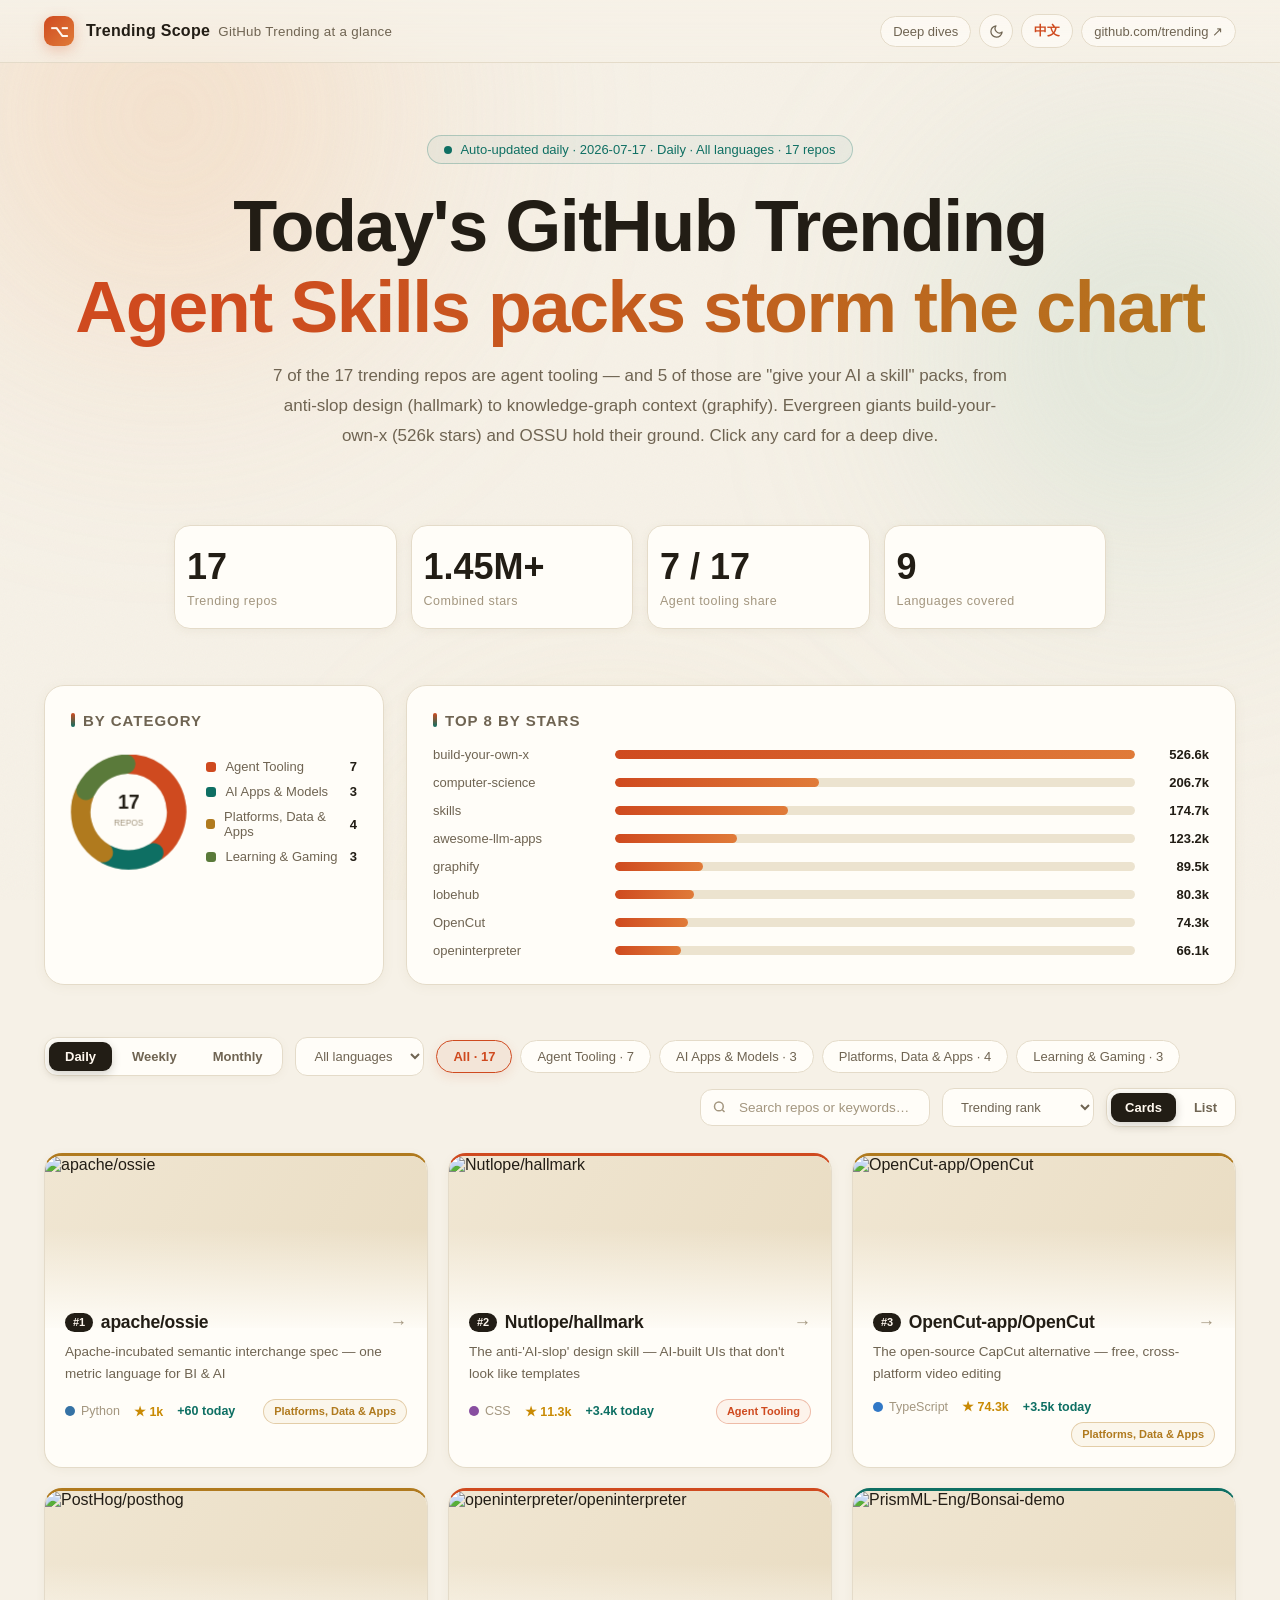
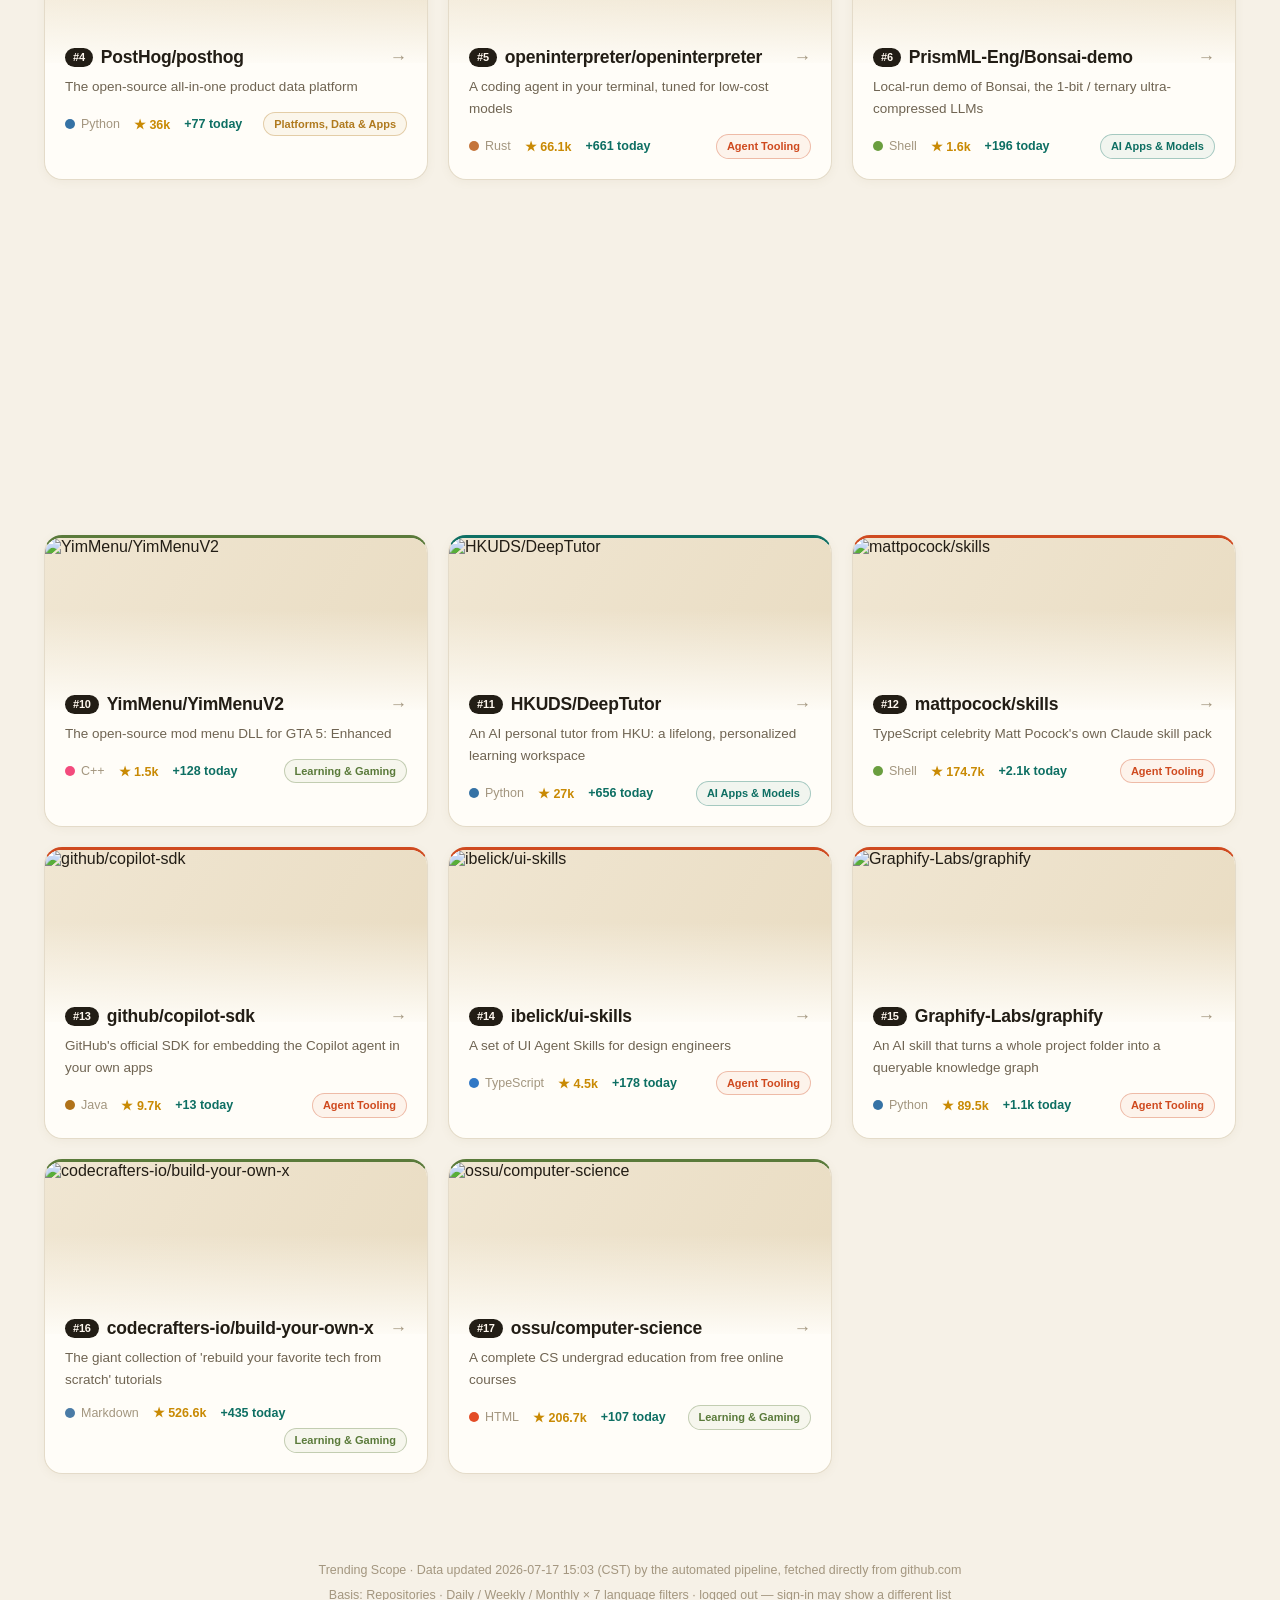
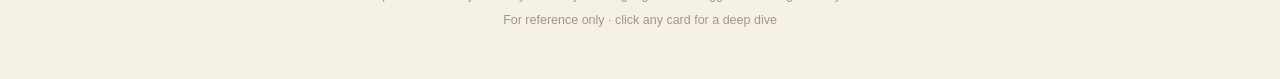
==== commit 1efafc26: "feat: compact list view — cards/list toggle with memory, board-aware gain column, shared filter logi" ====
--- a/index-en.html
+++ b/index-en.html
@@ -241,6 +241,35 @@
   html[data-theme="dark"] .sec p,html[data-theme="dark"] .sec ul.uses li{color:#cfc3ab}
   html[data-theme="dark"] .btn.pri{background:#f2ead9;color:#221c15}
   html[data-theme="dark"] .btn.pri:hover{background:var(--acc1);color:#fff8ef;box-shadow:0 8px 26px -8px #e0582888}
+  /* ---------- 视图切换 & 紧凑列表 ---------- */
+  .views{display:flex;gap:4px;background:var(--card);border:1px solid var(--line);border-radius:13px;padding:4px;box-shadow:0 2px 8px #8a7a5a10}
+  .views .vb{padding:7px 14px;border-radius:9px;font-size:13px;color:var(--sub);cursor:pointer;transition:.25s;user-select:none;font-weight:600;white-space:nowrap}
+  .views .vb:hover{color:var(--txt)}
+  .views .vb.on{background:#221d15;color:#fff8ef;box-shadow:0 3px 10px #221d1533}
+  #grid.aslist{display:block}
+  .listview{background:var(--card);border:1px solid var(--line);border-radius:16px;overflow:hidden;box-shadow:0 2px 10px #8a7a5a12}
+  .lrow{display:grid;grid-template-columns:64px 1fr 130px 100px 120px auto;gap:14px;align-items:center;padding:13px 20px;border-bottom:1px solid var(--line);font-size:13.5px;cursor:pointer;opacity:0;transform:translateY(10px);transition:opacity .4s,transform .4s,background-color .25s}
+  .lrow:last-child{border-bottom:none}
+  .lrow.show{opacity:1;transform:none}
+  .lrow:hover{background:#cf4a1f0a}
+  .lrow.lhead{cursor:default;opacity:1;transform:none;background:#f5eedd;color:var(--dim);font-size:12px;letter-spacing:1px;font-weight:600;padding:11px 20px}
+  .c-rank .rank{vertical-align:0}
+  .c-repo{min-width:0;display:flex;align-items:center;gap:9px}
+  .c-repo b{font-weight:700;white-space:nowrap;overflow:hidden;text-overflow:ellipsis;max-width:340px}
+  .c-repo i{color:var(--dim);font-style:normal;white-space:nowrap;overflow:hidden;text-overflow:ellipsis;flex:1;min-width:0;font-size:12.5px}
+  .c-repo .trkb{flex:none}
+  .c-lang{white-space:nowrap}
+  .c-stars,.c-gain{text-align:right;font-variant-numeric:tabular-nums;white-space:nowrap}
+  .c-cat{text-align:right}
+  html[data-theme="dark"] .views{box-shadow:0 2px 8px #00000033}
+  html[data-theme="dark"] .views .vb.on{background:#f2ead9;color:#221c15;box-shadow:0 3px 10px #00000066}
+  html[data-theme="dark"] .listview{box-shadow:0 2px 10px #00000033}
+  html[data-theme="dark"] .lrow.lhead{background:#2c251c}
+  html[data-theme="dark"] .lrow:hover{background:#e0582812}
+  @media(max-width:960px){
+    .lrow{grid-template-columns:52px 1fr 90px 110px;gap:10px;padding:12px 14px}
+    .c-lang,.c-cat{display:none}
+  }
   @media(max-width:860px){
     .insight{grid-template-columns:1fr}
     .stats{grid-template-columns:repeat(2,1fr)}
@@ -306,6 +335,7 @@
     <option value="stars-asc">Stars: low → high</option>
     <option value="name">Name A → Z</option>
   </select>
+  <div class="views" id="views"></div>
 </section>
 
 <main class="grid" id="grid"></main>
@@ -351,7 +381,14 @@
                 : `${t.days} consecutive days · first seen ${t.first}`,
   collecting: d => `(trend data accumulates daily from ${d})`,
   toDark: "Switch to dark mode",
-  toLight: "Switch to light mode"
+  toLight: "Switch to light mode",
+  viewGrid: "Cards",
+  viewList: "List",
+  lhRepo: "Repo",
+  lhLang: "Language",
+  lhStars: "Stars",
+  lhCat: "Category",
+  gainCol: b => `Gained ${L.rangeShort[b]}`
 };
 
 const LANGC = {Python:"#3572A5",TypeScript:"#3178c6",JavaScript:"#d4b014",Java:"#b07219",Rust:"#c4743a",Shell:"#6a9e3f",Markdown:"#4a7ba6",CSS:"#884ea0","C++":"#f34b7d",HTML:"#e34c26",Go:"#00ADD8",Jupyter:"#DA5B0B",C:"#555555","C#":"#178600",Kotlin:"#A97BFF",Swift:"#F05138",PHP:"#4F5D95",Ruby:"#701516"};
@@ -359,7 +396,7 @@
 
 /* ---------- State & helpers ---------- */
 const $ = s => document.querySelector(s);
-const state = {board:"daily", lang:"all", cat:"all", q:"", sort:"rank"};
+const state = {board:"daily", lang:"all", cat:"all", q:"", sort:"rank", view:(()=>{try{const v=localStorage.getItem("ts-view");return v==="list"?"list":"grid"}catch(e){return "grid"}})()};
 let D = null, REG = {}, USES = {}, CATS = {}, openSlug = null;
 const og = r => `https://opengraph.githubassets.com/1/${r.full}`;
 const avatar = r => `https://github.com/${r.full.split("/")[0]}.png?size=400`;
@@ -514,7 +551,7 @@
   renderRanges(); renderLangs();
   updateKicker();
   initStats();
-  renderDonut(); renderBars(); renderChips(); renderGrid();
+  renderDonut(); renderBars(); renderChips(); renderViews(); renderGrid();
   syncHash();
 }
 
@@ -608,9 +645,22 @@
   });
 }
 
-/* ---------- Card grid ---------- */
+/* ---------- 视图切换 ---------- */
+function renderViews(){
+  $("#views").innerHTML = ["grid","list"].map(v=>
+    `<div class="vb${v===state.view?" on":""}" data-v="${v}">${v==="grid"?L.viewGrid:L.viewList}</div>`).join("");
+  document.querySelectorAll("#views .vb").forEach(el=>el.onclick=()=>{
+    if(state.view!==el.dataset.v){
+      state.view = el.dataset.v;
+      try{ localStorage.setItem("ts-view", state.view); }catch(e){}
+      renderViews(); renderGrid();
+    }
+  });
+}
+
+/* ---------- 卡片网格 / 紧凑列表 ---------- */
 let io;
-function renderGrid(){
+function currentFiltered(){
   let list = activeList().filter(r =>
     (state.cat==="all"||r.cat===state.cat) &&
     (!state.q || (r.full+r.tag+r.what+(r.lang||"")).toLowerCase().includes(state.q)));
@@ -618,7 +668,40 @@
   else if(state.sort==="stars-desc") list.sort((a,b)=>b.stars-a.stars);
   else if(state.sort==="stars-asc") list.sort((a,b)=>a.stars-b.stars);
   else list.sort((a,b)=>a.full.localeCompare(b.full));
+  return list;
+}
+function wireItems(g){
+  if(io) io.disconnect();
+  io = new IntersectionObserver(es=>es.forEach(e=>{
+    if(e.isIntersecting){ e.target.classList.add("show"); io.unobserve(e.target); }
+  }),{threshold:.08});
+  g.querySelectorAll(".card,.lrow[data-slug]").forEach((c,i)=>{
+    c.style.transitionDelay = (c.classList.contains("lrow") ? Math.min(i*18,300) : Math.min(i*45,400))+"ms";
+    io.observe(c);
+    c.onclick = ()=>openModal(c.dataset.slug);
+    c.onkeydown = e=>{ if(e.key==="Enter") openModal(c.dataset.slug); };
+  });
+}
+function renderListRows(g,list){
+  g.innerHTML = list.length ? `<div class="listview">
+    <div class="lrow lhead">
+      <span class="c-rank">#</span><span class="c-repo">${L.lhRepo}</span><span class="c-lang">${L.lhLang}</span><span class="c-stars">${L.lhStars}</span><span class="c-gain">${L.gainCol(state.board)}</span><span class="c-cat">${L.lhCat}</span>
+    </div>` + list.map(r=>`
+    <div class="lrow" data-slug="${r.slug.toLowerCase()}" tabindex="0">
+      <span class="c-rank"><span class="rank">#${r.r}</span></span>
+      <span class="c-repo"><b>${esc(r.full)}</b>${trackBadge(r)}<i>${esc(r.tag)}</i></span>
+      <span class="c-lang"><span class="ldot"><i style="background:${langColor(r)}"></i>${langLabel(r)}</span></span>
+      <span class="c-stars stars">★ ${r.stars}k</span>
+      <span class="c-gain today">${L.gain(r.today,state.board)}</span>
+      <span class="c-cat"><span class="catpill" style="color:${CATS[r.cat].color};border-color:${CATS[r.cat].color}55;background:${CATS[r.cat].color}0e">${CATS[r.cat].name}</span></span>
+    </div>`).join("") + `</div>`
+    : `<div class="empty">${L.empty}</div>`;
+}
+function renderGrid(){
+  const list = currentFiltered();
   const g = $("#grid");
+  g.classList.toggle("aslist", state.view==="list");
+  if(state.view==="list"){ renderListRows(g,list); wireItems(g); return; }
   g.innerHTML = list.length ? list.map(r=>`
     <article class="card" data-slug="${r.slug.toLowerCase()}" tabindex="0" style="border-top:3px solid ${CATS[r.cat].color}">
       <div class="thumb">
@@ -637,16 +720,7 @@
       </div>
     </article>`).join("")
     : `<div class="empty">${L.empty}</div>`;
-  if(io) io.disconnect();
-  io = new IntersectionObserver(es=>es.forEach(e=>{
-    if(e.isIntersecting){ e.target.classList.add("show"); io.unobserve(e.target); }
-  }),{threshold:.08});
-  g.querySelectorAll(".card").forEach((c,i)=>{
-    c.style.transitionDelay = Math.min(i*45,400)+"ms";
-    io.observe(c);
-    c.onclick = ()=>openModal(c.dataset.slug);
-    c.onkeydown = e=>{ if(e.key==="Enter") openModal(c.dataset.slug); };
-  });
+  wireItems(g);
 }
 
 /* ---------- Modal ---------- */
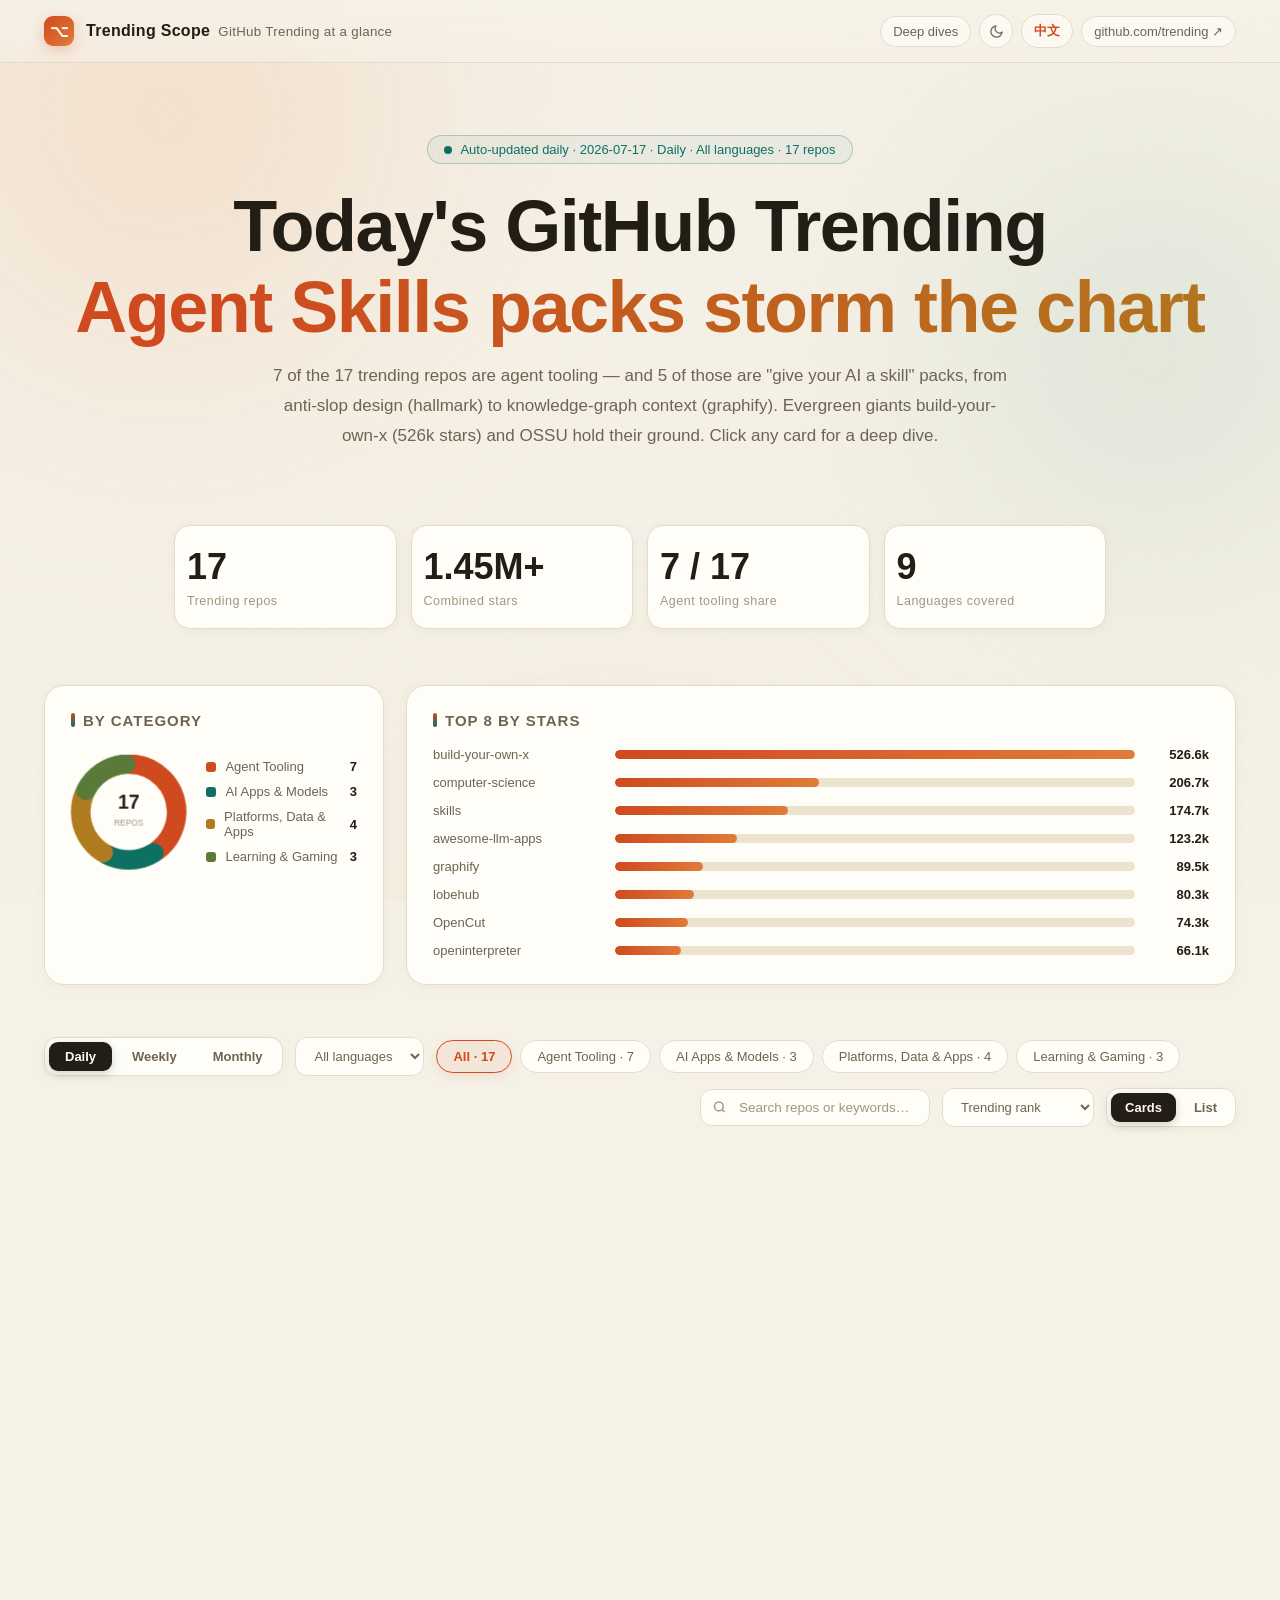
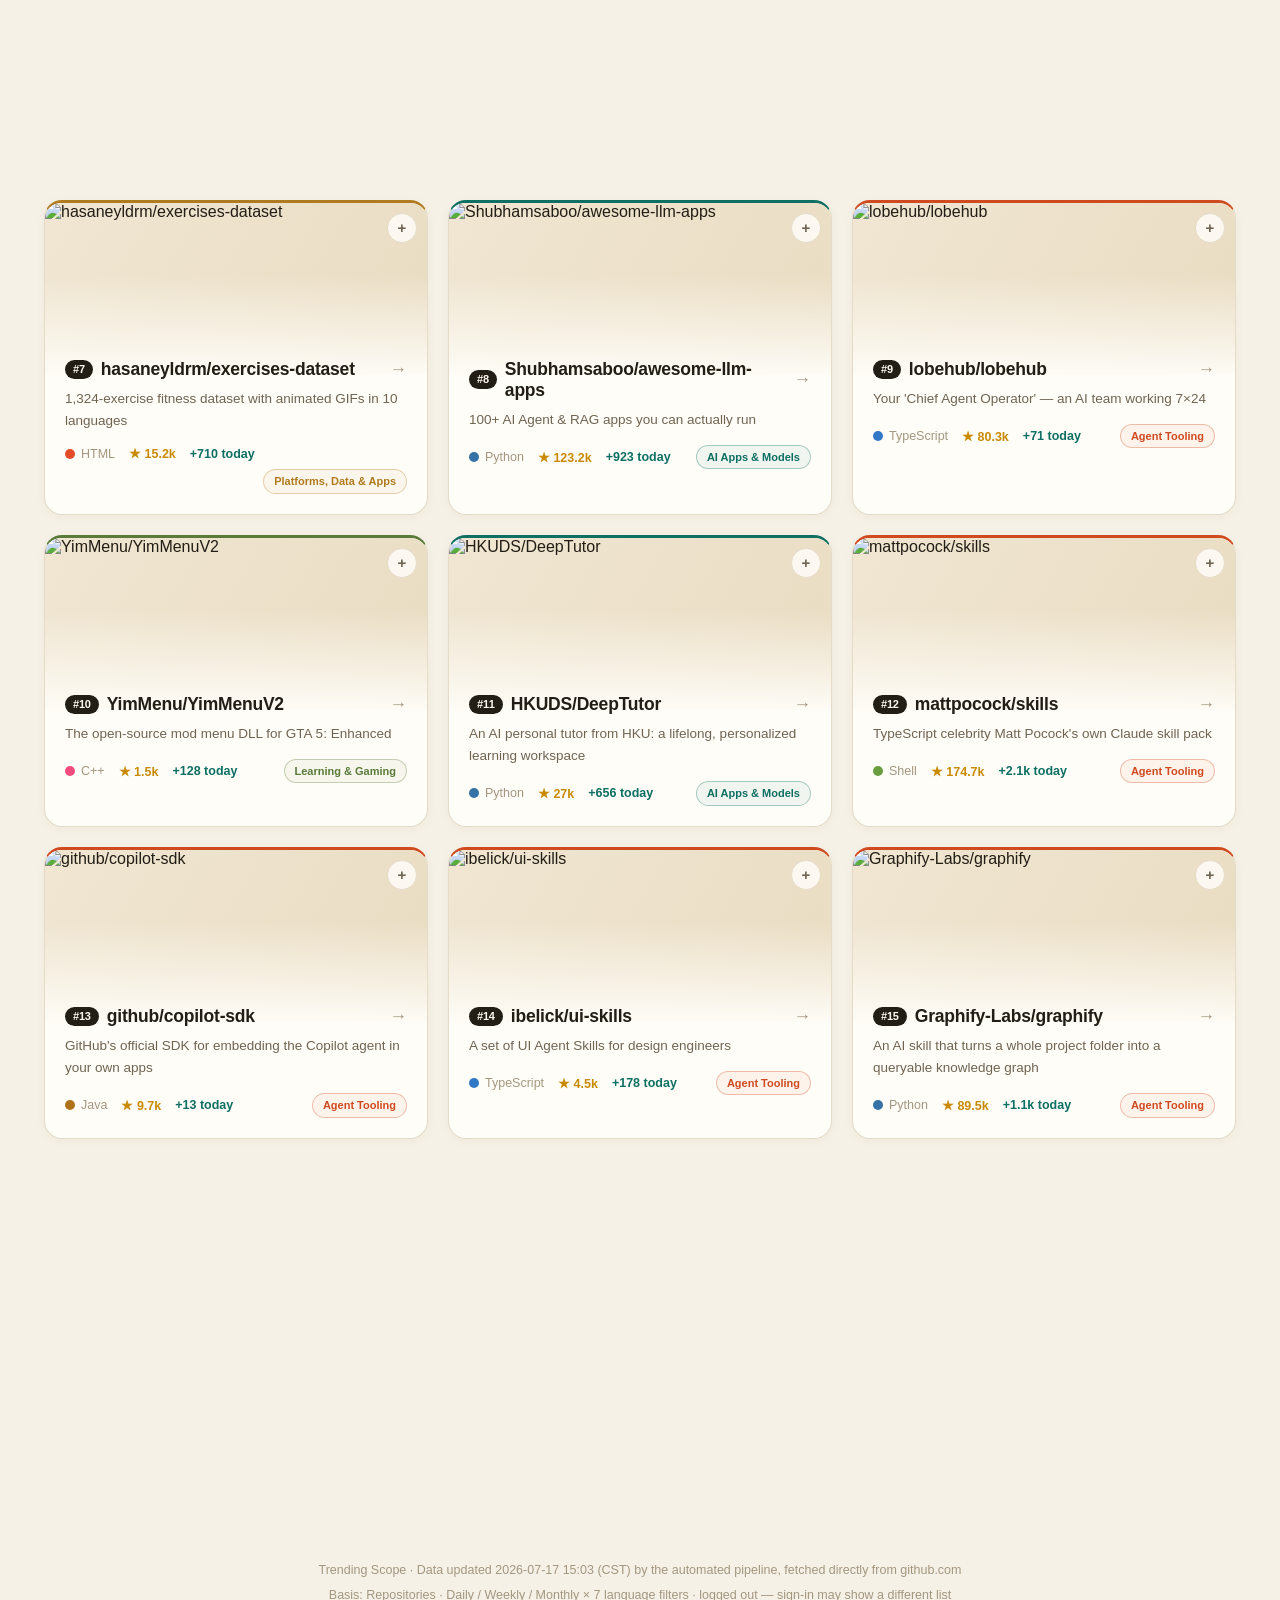
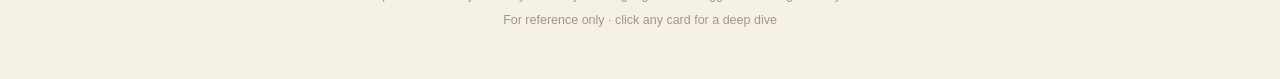
==== commit 3a933a71: "feat: repo comparison — pick up to 3, floating tray, side-by-side table reusing modal, dark-mode rea" ====
--- a/index-en.html
+++ b/index-en.html
@@ -186,6 +186,8 @@
   .btn.pri:hover{background:var(--acc1);box-shadow:0 8px 26px -8px #cf4a1f88}
   .btn.sec2{color:var(--sub);border:1px solid var(--line);flex:0 0 110px}
   .btn.sec2:hover{color:var(--txt);border-color:var(--acc2)}
+  .btn.sec2.wide{flex:0 0 auto;padding-left:16px;padding-right:16px}
+  .btn.ok{color:var(--acc2);border-color:var(--acc2);font-weight:700}
   footer{max-width:1240px;margin:20px auto 0;padding:34px 24px 46px;color:var(--dim);font-size:12.5px;text-align:center;line-height:2}
   /* ---------- 主题按钮 & SVG 颜色变量化 ---------- */
   .themebtn{width:34px;height:34px;border-radius:50%;border:1px solid var(--line);background:#fffdf8aa;color:var(--sub);cursor:pointer;display:grid;place-items:center;transition:.25s;padding:0}
@@ -270,6 +272,44 @@
     .lrow{grid-template-columns:52px 1fr 90px 110px;gap:10px;padding:12px 14px}
     .c-lang,.c-cat{display:none}
   }
+  /* ---------- 项目对比 ---------- */
+  .cmpbtn{position:absolute;top:10px;right:10px;z-index:3;width:30px;height:30px;border-radius:50%;border:1px solid var(--line);background:#fffdf8d9;color:var(--sub);font-size:15px;font-weight:700;cursor:pointer;transition:.25s;backdrop-filter:blur(4px);display:grid;place-items:center;padding:0;line-height:1}
+  .cmpbtn:hover{border-color:var(--acc1);color:var(--acc1);transform:scale(1.1)}
+  .cmpbtn.on{background:var(--acc1);border-color:var(--acc1);color:#fff8ef}
+  .cmpbtn.row{position:static;width:28px;height:28px;flex:none;justify-self:end}
+  html[data-theme="dark"] .cmpbtn{background:#221c15d9}
+  html[data-theme="dark"] .cmpbtn.on{background:var(--acc1);border-color:var(--acc1);color:#fff8ef}
+  .lrow{grid-template-columns:64px 1fr 130px 100px 120px auto 36px}
+  .ctray{position:fixed;left:50%;bottom:22px;transform:translateX(-50%);z-index:90;display:flex;align-items:center;gap:10px;background:#221d15f0;color:#f2ead9;border-radius:99px;padding:9px 12px 9px 18px;box-shadow:0 14px 40px -10px #221d1566;backdrop-filter:blur(8px);font-size:13px;flex-wrap:wrap;justify-content:center;max-width:94vw}
+  .ctray .tcount{color:#b3a78e;font-weight:600;white-space:nowrap}
+  .ctray .tchip{display:inline-flex;align-items:center;gap:6px;background:#f2ead91a;border:1px solid #f2ead92e;border-radius:99px;padding:4px 6px 4px 12px;font-weight:600;white-space:nowrap;max-width:220px;overflow:hidden;text-overflow:ellipsis}
+  .ctray .tchip button{background:none;border:none;color:#b3a78e;cursor:pointer;font-size:12px;padding:2px 4px}
+  .ctray .tchip button:hover{color:#fff}
+  .ctray .tgo{background:var(--acc1);color:#fff8ef;border:none;border-radius:99px;padding:8px 18px;font-weight:700;cursor:pointer;font-size:13px;transition:.25s}
+  .ctray .tgo:hover:not(:disabled){box-shadow:0 6px 18px -4px #cf4a1f88}
+  .ctray .tgo:disabled{opacity:.45;cursor:not-allowed}
+  .ctray .tclear{background:none;border:1px solid #f2ead92e;color:#b3a78e;border-radius:99px;padding:8px 14px;cursor:pointer;font-size:13px}
+  .ctray .tclear:hover{color:#f2ead9}
+  .ctray.shake{animation:shake .4s}
+  @keyframes shake{0%,100%{transform:translateX(-50%)}25%{transform:translateX(calc(-50% - 6px))}75%{transform:translateX(calc(-50% + 6px))}}
+  .modal.cmp{width:min(1080px,96vw);position:relative}
+  .cmpbody{padding:26px 30px 30px}
+  .cmptitle{font-size:22px;font-weight:800;letter-spacing:-.3px;margin-bottom:18px}
+  .cmpwrap{overflow-x:auto}
+  .ctable{display:grid;min-width:680px}
+  .cc{padding:12px 14px;border-bottom:1px solid var(--line);font-size:13.5px;line-height:1.7;color:#4c4335;align-self:start;min-width:0}
+  .cc.lab{color:var(--dim);font-size:12px;letter-spacing:1px;font-weight:600;padding-top:16px}
+  .cc.chead{display:flex;gap:10px;align-items:center;border-bottom:2px solid var(--line)}
+  .cc.chead img{width:30px;height:30px;border-radius:8px;flex:none}
+  .cc.chead b{display:block;font-size:14px;word-break:break-all}
+  .cc.chead a{color:var(--acc2);font-size:12px;text-decoration:none}
+  .ctable .uses{list-style:none;margin:0}
+  .ctable .uses li{position:relative;padding-left:14px;margin-top:3px}
+  .ctable .uses li::before{content:"▸";position:absolute;left:0;color:var(--acc2);font-weight:700}
+  html[data-theme="dark"] .cc{color:#cfc3ab}
+  @media(max-width:960px){
+    .lrow{grid-template-columns:52px 1fr 90px 110px 32px}
+  }
   @media(max-width:860px){
     .insight{grid-template-columns:1fr}
     .stats{grid-template-columns:repeat(2,1fr)}
@@ -388,7 +428,15 @@
   lhLang: "Language",
   lhStars: "Stars",
   lhCat: "Category",
-  gainCol: b => `Gained ${L.rangeShort[b]}`
+  gainCol: b => `Gained ${L.rangeShort[b]}`,
+  copyBtn: "Copy Markdown",
+  copied: "Copied ✓",
+  compareAdd: "Add to compare",
+  trayText: n => `${n}/3 selected`,
+  compareGo: "Compare now",
+  compareClear: "Clear",
+  compareTitle: "Repo comparison",
+  rows: {rank:"Rank", stars:"Stars", gain:"Gained", lang:"Language", cat:"Category", track:"On chart", tag:"Positioning", what:"What it does", stack:"Tech stack", uses:"Use cases", hot:"Why it's hot"}
 };
 
 const LANGC = {Python:"#3572A5",TypeScript:"#3178c6",JavaScript:"#d4b014",Java:"#b07219",Rust:"#c4743a",Shell:"#6a9e3f",Markdown:"#4a7ba6",CSS:"#884ea0","C++":"#f34b7d",HTML:"#e34c26",Go:"#00ADD8",Jupyter:"#DA5B0B",C:"#555555","C#":"#178600",Kotlin:"#A97BFF",Swift:"#F05138",PHP:"#4F5D95",Ruby:"#701516"};
@@ -681,6 +729,10 @@
     c.onclick = ()=>openModal(c.dataset.slug);
     c.onkeydown = e=>{ if(e.key==="Enter") openModal(c.dataset.slug); };
   });
+  g.querySelectorAll(".cmpbtn").forEach(b=>b.onclick = e=>{
+    e.stopPropagation();
+    toggleCompare(b.dataset.cmp);
+  });
 }
 function renderListRows(g,list){
   g.innerHTML = list.length ? `<div class="listview">
@@ -694,6 +746,7 @@
       <span class="c-stars stars">★ ${r.stars}k</span>
       <span class="c-gain today">${L.gain(r.today,state.board)}</span>
       <span class="c-cat"><span class="catpill" style="color:${CATS[r.cat].color};border-color:${CATS[r.cat].color}55;background:${CATS[r.cat].color}0e">${CATS[r.cat].name}</span></span>
+      <button class="cmpbtn row${inCmp(r)?" on":""}" data-cmp="${r.slug.toLowerCase()}" title="${L.compareAdd}">${inCmp(r)?"✓":"+"}</button>
     </div>`).join("") + `</div>`
     : `<div class="empty">${L.empty}</div>`;
 }
@@ -707,6 +760,7 @@
       <div class="thumb">
         <img loading="lazy" src="${og(r)}" alt="${esc(r.full)}"
              onerror="this.onerror=null;this.src='${avatar(r)}'">
+        <button class="cmpbtn${inCmp(r)?" on":""}" data-cmp="${r.slug.toLowerCase()}" title="${L.compareAdd}">${inCmp(r)?"✓":"+"}</button>
       </div>
       <div class="body">
         <h4><span class="rank">#${r.r}</span> ${esc(r.full)} <span class="arrow">→</span></h4>
@@ -721,6 +775,104 @@
     </article>`).join("")
     : `<div class="empty">${L.empty}</div>`;
   wireItems(g);
+}
+
+/* ---------- Clipboard (with fallback) ---------- */
+function copyText(t, ok){
+  if(navigator.clipboard && navigator.clipboard.writeText){
+    navigator.clipboard.writeText(t).then(ok, ()=>fallbackCopy(t, ok));
+  } else fallbackCopy(t, ok);
+}
+function fallbackCopy(t, ok){
+  const ta = document.createElement("textarea");
+  ta.value = t; ta.style.position = "fixed"; ta.style.opacity = "0";
+  document.body.appendChild(ta); ta.select();
+  try{ document.execCommand("copy"); ok && ok(); }catch(e){}
+  document.body.removeChild(ta);
+}
+
+/* ---------- Repo comparison ---------- */
+let CMP = [];
+const inCmp = r => CMP.includes(r.slug.toLowerCase());
+function toggleCompare(sl){
+  sl = (sl||"").toLowerCase();
+  const i = CMP.indexOf(sl);
+  if(i>=0) CMP.splice(i,1);
+  else{
+    if(CMP.length>=3){
+      const t=$("#ctray");
+      if(t){ t.classList.remove("shake"); void t.offsetWidth; t.classList.add("shake"); }
+      return;
+    }
+    CMP.push(sl);
+  }
+  renderTray();
+  document.querySelectorAll(`.cmpbtn[data-cmp="${sl}"]`).forEach(b=>{
+    const on = CMP.includes(sl);
+    b.classList.toggle("on", on);
+    b.textContent = on ? "✓" : "+";
+  });
+}
+function renderTray(){
+  let t = $("#ctray");
+  if(!CMP.length){ if(t) t.remove(); return; }
+  const names = CMP.map(sl=>{ const f=findRepo(sl); return f ? {sl, name:f.r.full} : null; }).filter(Boolean);
+  if(!t){
+    t = document.createElement("div");
+    t.id = "ctray"; t.className = "ctray";
+    document.body.appendChild(t);
+  }
+  t.innerHTML = `
+    <span class="tcount">${L.trayText(CMP.length)}</span>
+    ${names.map(n=>`<span class="tchip">${esc(n.name)}<button data-x="${n.sl}" aria-label="✕">✕</button></span>`).join("")}
+    <button class="tgo" id="cmpgo" ${CMP.length<2?"disabled":""}>${L.compareGo}</button>
+    <button class="tclear" id="cmpclear">${L.compareClear}</button>`;
+  t.querySelectorAll(".tchip button").forEach(b=>b.onclick=()=>toggleCompare(b.dataset.x));
+  $("#cmpgo").onclick = openCompare;
+  $("#cmpclear").onclick = ()=>{
+    CMP = []; renderTray();
+    document.querySelectorAll(".cmpbtn.on").forEach(b=>{ b.classList.remove("on"); b.textContent="+"; });
+  };
+}
+function openCompare(){
+  if(CMP.length<2) return;
+  const items = CMP.map(sl=>findRepo(sl)).filter(Boolean);
+  if(items.length<2) return;
+  const rows = [
+    ["rank",  it=>L.rankSub(it.r.r,it.board)],
+    ["stars", it=>`★ ${it.r.stars}k`],
+    ["gain",  it=>L.gain(it.r.today,it.board)],
+    ["lang",  it=>langLabel(it.r)],
+    ["cat",   it=>CATS[it.r.cat].name],
+    ["track", it=>it.r.track ? L.trackInfo(it.r.track) : "—"],
+    ["tag",   it=>it.r.tag ? esc(it.r.tag) : "—"],
+    ["what",  it=>it.r.what ? esc(it.r.what) : "—"],
+    ["stack", it=>it.r.stack ? esc(it.r.stack) : "—"],
+    ["uses",  it=>(USES[it.r.slug]||[]).length ? `<ul class="uses">${USES[it.r.slug].map(u=>`<li>${esc(u)}</li>`).join("")}</ul>` : "—"],
+    ["hot",   it=>it.r.hot ? esc(it.r.hot) : "—"]
+  ];
+  const n = items.length;
+  $("#modal").innerHTML = `
+    <button class="m-close" id="mclose" aria-label="✕">✕</button>
+    <div class="cmpbody">
+      <h2 class="cmptitle">${L.compareTitle}</h2>
+      <div class="cmpwrap">
+        <div class="ctable" style="grid-template-columns:104px repeat(${n},1fr)">
+          <div class="cc lab"></div>
+          ${items.map(it=>`<div class="cc chead">
+            <img src="${avatar(it.r)}" alt="" onerror="this.style.display='none'">
+            <div><b>${esc(it.r.full)}</b><a href="https://github.com/${it.r.full}" target="_blank" rel="noopener">GitHub ↗</a></div>
+          </div>`).join("")}
+          ${rows.map(([k,fn])=>`
+            <div class="cc lab">${L.rows[k]}</div>
+            ${items.map(it=>`<div class="cc">${fn(it)}</div>`).join("")}`).join("")}
+        </div>
+      </div>
+    </div>`;
+  $("#modal").classList.add("cmp");
+  $("#overlay").classList.add("open");
+  document.body.style.overflow="hidden";
+  $("#mclose").onclick = closeModal;
 }
 
 /* ---------- Modal ---------- */
@@ -774,6 +926,7 @@
       ${sec(L.secs.hot, r.hot)}
       <div class="m-foot">
         <a class="btn pri" href="https://github.com/${r.full}" target="_blank" rel="noopener">${L.openBtn}</a>
+        <a class="btn sec2 wide" href="#" id="mcopy">${L.copyBtn}</a>
         <a class="btn sec2" href="#" id="mback">${L.backBtn}</a>
       </div>
     </div>`;
@@ -782,8 +935,18 @@
   syncHash();
   $("#mclose").onclick = closeModal;
   $("#mback").onclick = e=>{e.preventDefault();closeModal();};
+  const mc = $("#mcopy");
+  mc.onclick = e=>{
+    e.preventDefault();
+    const md = `[${r.full}](https://github.com/${r.full}) — ${r.tag}`;
+    copyText(md, ()=>{
+      mc.textContent = L.copied; mc.classList.add("ok");
+      setTimeout(()=>{ mc.textContent = L.copyBtn; mc.classList.remove("ok"); },1600);
+    });
+  };
 }
 function closeModal(){
+  $("#modal").classList.remove("cmp");
   openSlug = null;
   $("#overlay").classList.remove("open");
   document.body.style.overflow="";
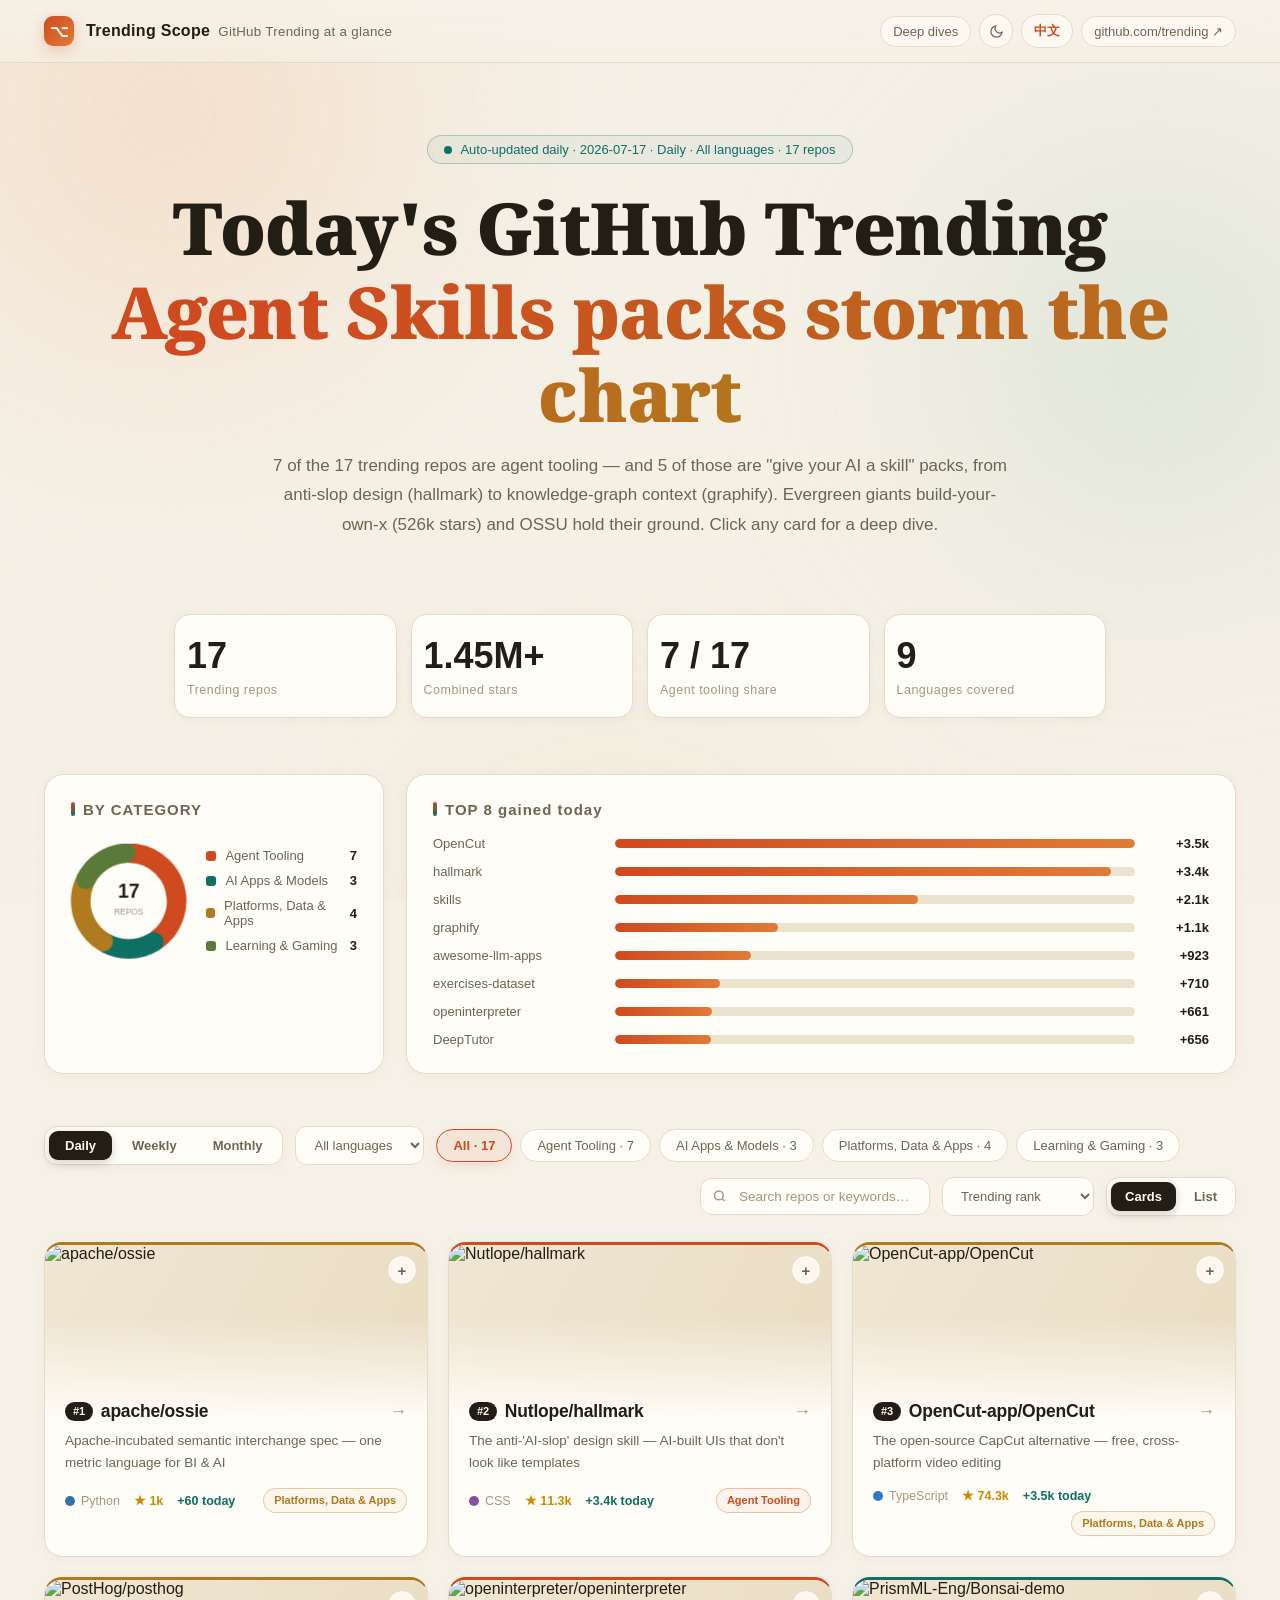
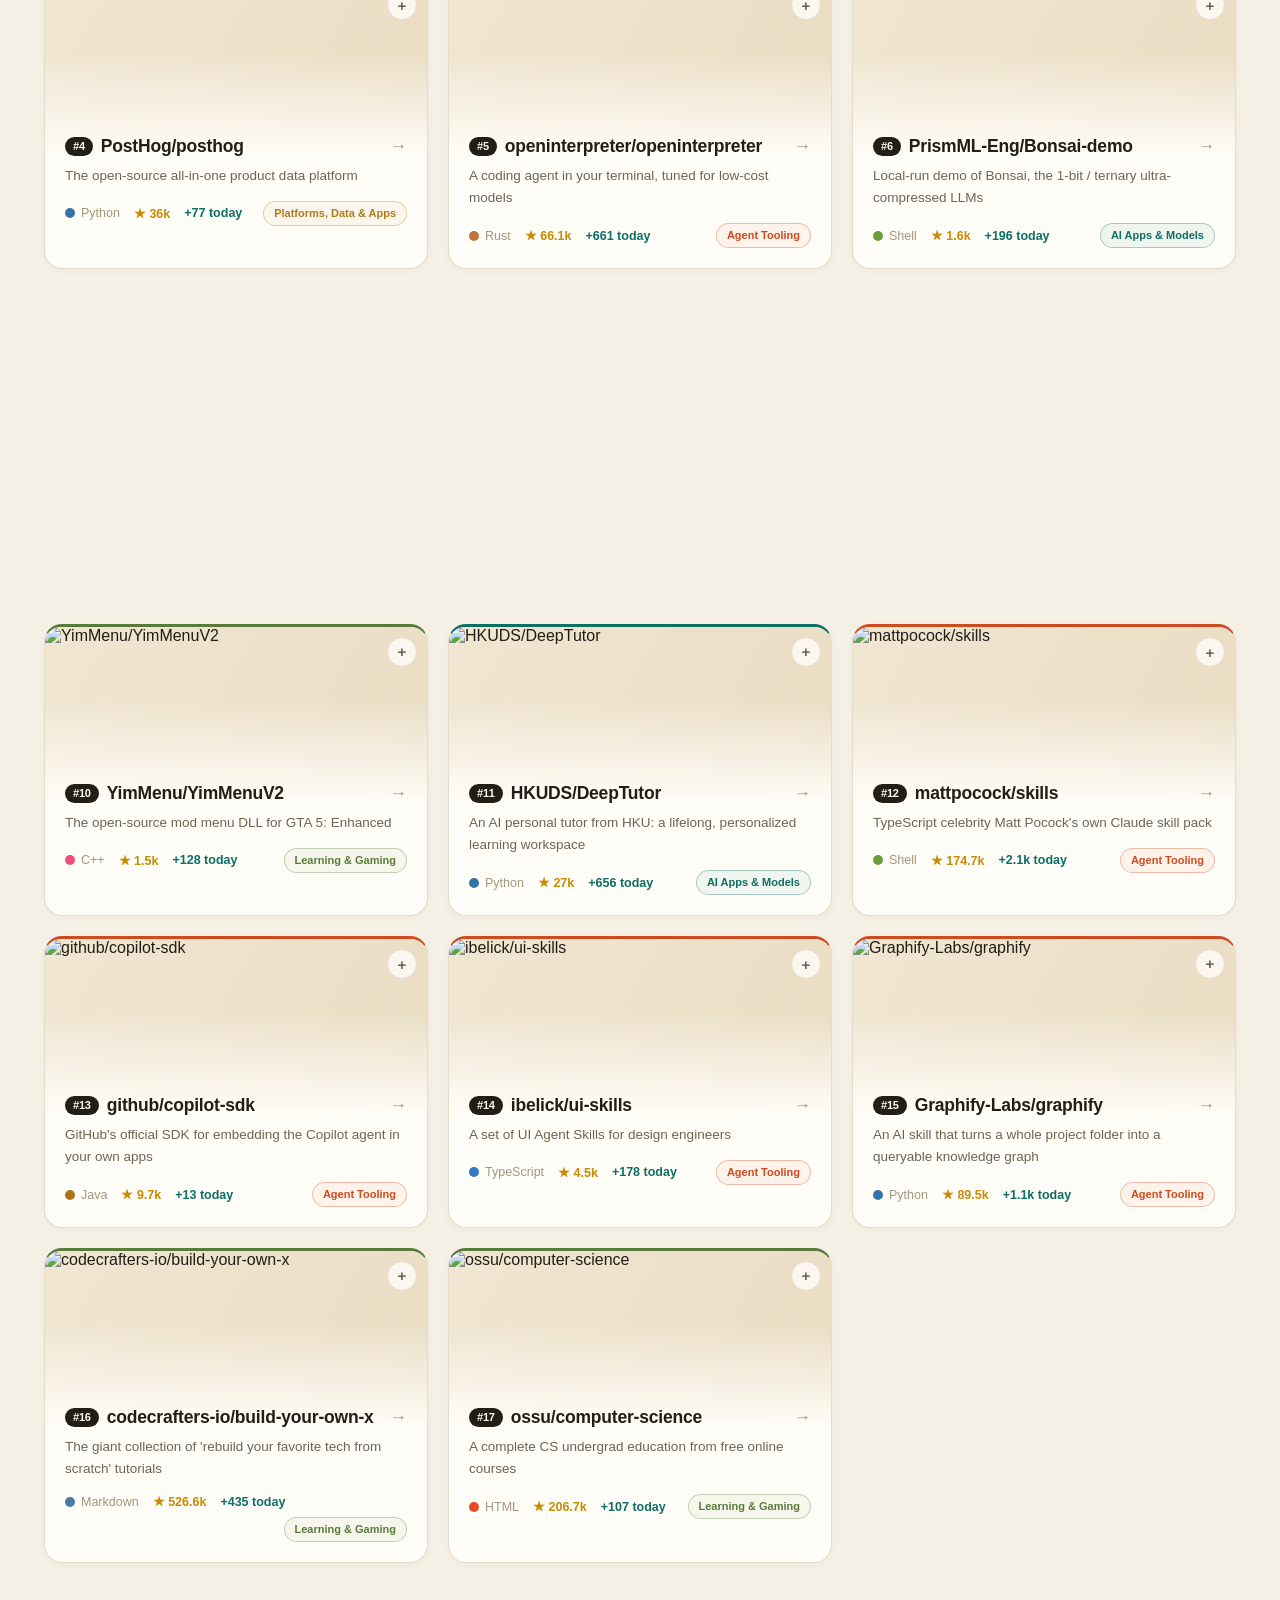
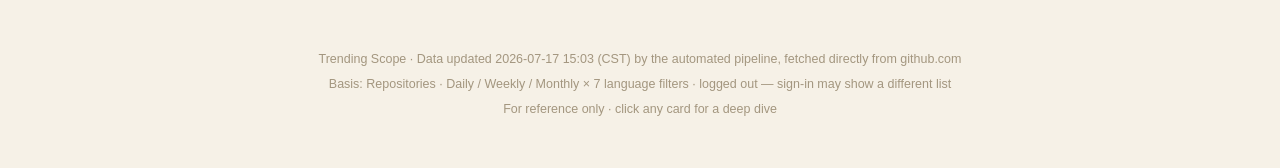
==== commit c4008dbb: "feat: serif hero + gainers racing bar; optional LLM write-ups in update pipeline (env-gated, gracefu" ====
--- a/index-en.html
+++ b/index-en.html
@@ -20,6 +20,9 @@
 <meta name="twitter:description" content="Today's GitHub Trending with deep dives: daily / weekly / monthly boards × language filters, repo write-ups + on-chart tracking, auto-updated every day.">
 <meta name="twitter:image" content="https://trending.cosolution.cc/og-en.png">
 <script>!function(){try{var t=localStorage.getItem("ts-theme");if(t!=="dark"&&t!=="light"){t=matchMedia("(prefers-color-scheme: dark)").matches?"dark":"light"}document.documentElement.dataset.theme=t}catch(e){document.documentElement.dataset.theme="light"}}()</script>
+<link rel="preconnect" href="https://fonts.googleapis.com">
+<link rel="preconnect" href="https://fonts.gstatic.com" crossorigin>
+<link href="https://fonts.googleapis.com/css2?family=Noto+Serif:wght@700;900&family=Noto+Serif+SC:wght@700;900&display=swap" rel="stylesheet">
 <style>
   :root{
     --bg:#f6f1e7; --card:#fffdf8; --line:#e4dbc9;
@@ -67,7 +70,7 @@
     animation:fadeUp .8s .1s both}
   .hero .kicker .pulse{width:8px;height:8px;border-radius:50%;background:var(--acc2);animation:pulse 1.6s infinite}
   @keyframes pulse{0%,100%{box-shadow:0 0 0 0 #0e6f6355}50%{box-shadow:0 0 0 7px transparent}}
-  .hero h1{font-size:clamp(38px,6vw,72px);line-height:1.12;margin:22px 0 14px;font-weight:800;letter-spacing:-1.5px;
+  .hero h1{font-family:"Noto Serif","Noto Serif SC",serif;font-size:clamp(38px,6vw,72px);line-height:1.16;margin:22px 0 14px;font-weight:900;letter-spacing:-0.01em;
     animation:fadeUp .8s .25s both}
   .grad{background:linear-gradient(92deg,#cf4a1f 5%,#b07a1e 45%,#0e6f63 90%,#cf4a1f);
     background-size:250% 100%;-webkit-background-clip:text;background-clip:text;color:transparent;
@@ -356,7 +359,7 @@
     </div>
   </div>
   <div class="panel">
-    <h3>TOP 8 BY STARS</h3>
+    <h3 id="barstitle">TOP 8 BY STARS</h3>
     <div class="bars" id="bars"></div>
   </div>
 </section>
@@ -429,6 +432,7 @@
   lhStars: "Stars",
   lhCat: "Category",
   gainCol: b => `Gained ${L.rangeShort[b]}`,
+  barsTitle: b => `TOP 8 gained ${L.rangeShort[b]}`,
   copyBtn: "Copy Markdown",
   copied: "Copied ✓",
   compareAdd: "Add to compare",
@@ -458,7 +462,7 @@
   const arr = b[state.lang] || b.all || [];
   return arr.map(be=>{
     const base = REG[be.full]; if(!base) return null;
-    return Object.assign({}, base, {r:be.rank, stars:be.stars, today:be.today});
+    return Object.assign({}, base, {r:be.rank, stars:be.stars, today:be.today, today_n:be.today_n||0});
   }).filter(Boolean);
 }
 
@@ -666,13 +670,15 @@
 /* ---------- TOP8 bars ---------- */
 function renderBars(){
   const LIST = activeList();
+  $("#barstitle").textContent = L.barsTitle(state.board);
   if(!LIST.length){ $("#bars").innerHTML = ""; return; }
-  const top = [...LIST].sort((a,b)=>b.stars-a.stars).slice(0,8), max = top[0].stars;
-  $("#bars").innerHTML = top.map(r=>`
+  const top = [...LIST].sort((a,b)=>(b.today_n||0)-(a.today_n||0)).slice(0,8),
+        max = Math.max(top[0].today_n||0, 1);
+  $("#bars").innerHTML = top.map((r,i)=>`
     <div class="bar-row">
       <span class="nm">${r.full.split("/")[1]}</span>
-      <span class="tr"><span class="fl" data-w="${(r.stars/max*100).toFixed(1)}" style="width:0%"></span></span>
-      <span class="vl">${r.stars}k</span>
+      <span class="tr"><span class="fl" data-w="${((r.today_n||0)/max*100).toFixed(1)}" style="width:0%;transition-delay:${i*70}ms"></span></span>
+      <span class="vl">${r.today}</span>
     </div>`).join("");
   requestAnimationFrame(()=>setTimeout(()=>{
     document.querySelectorAll("#bars .fl").forEach(f=>f.style.width=f.dataset.w+"%");
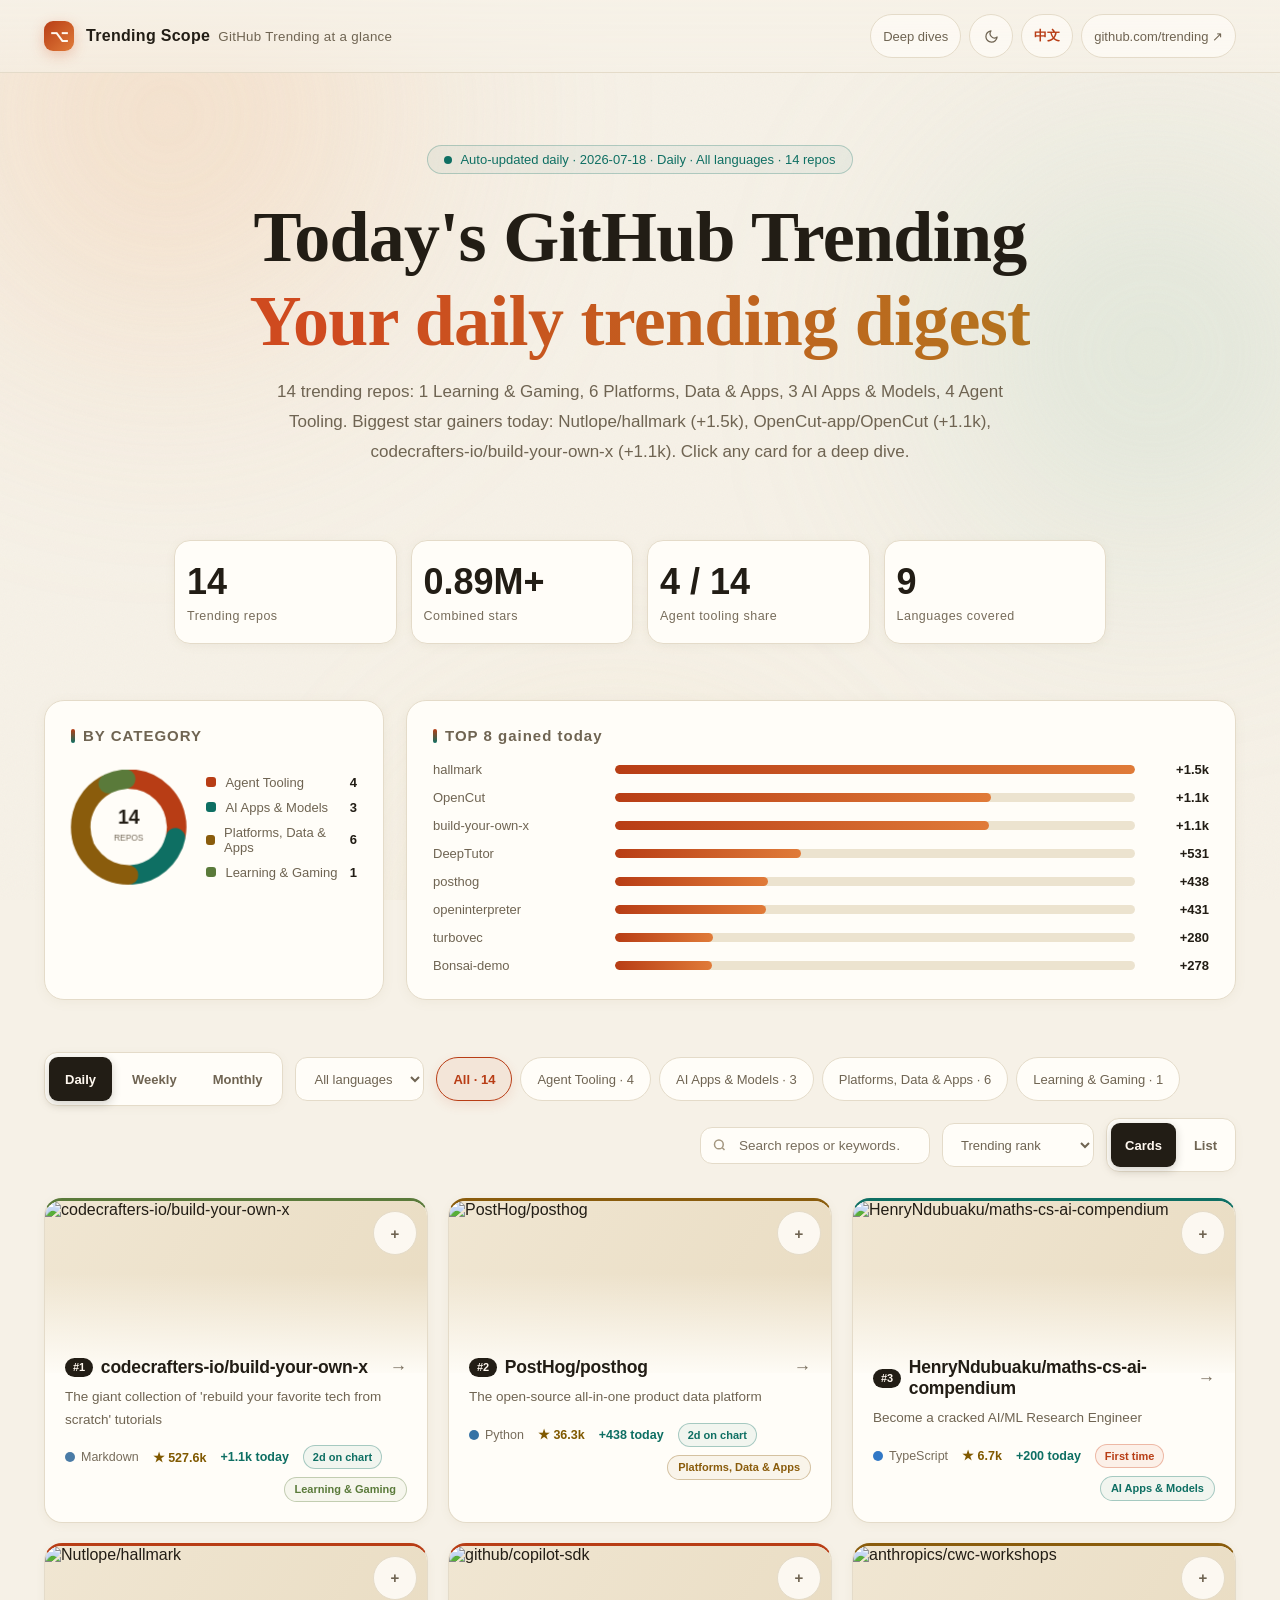
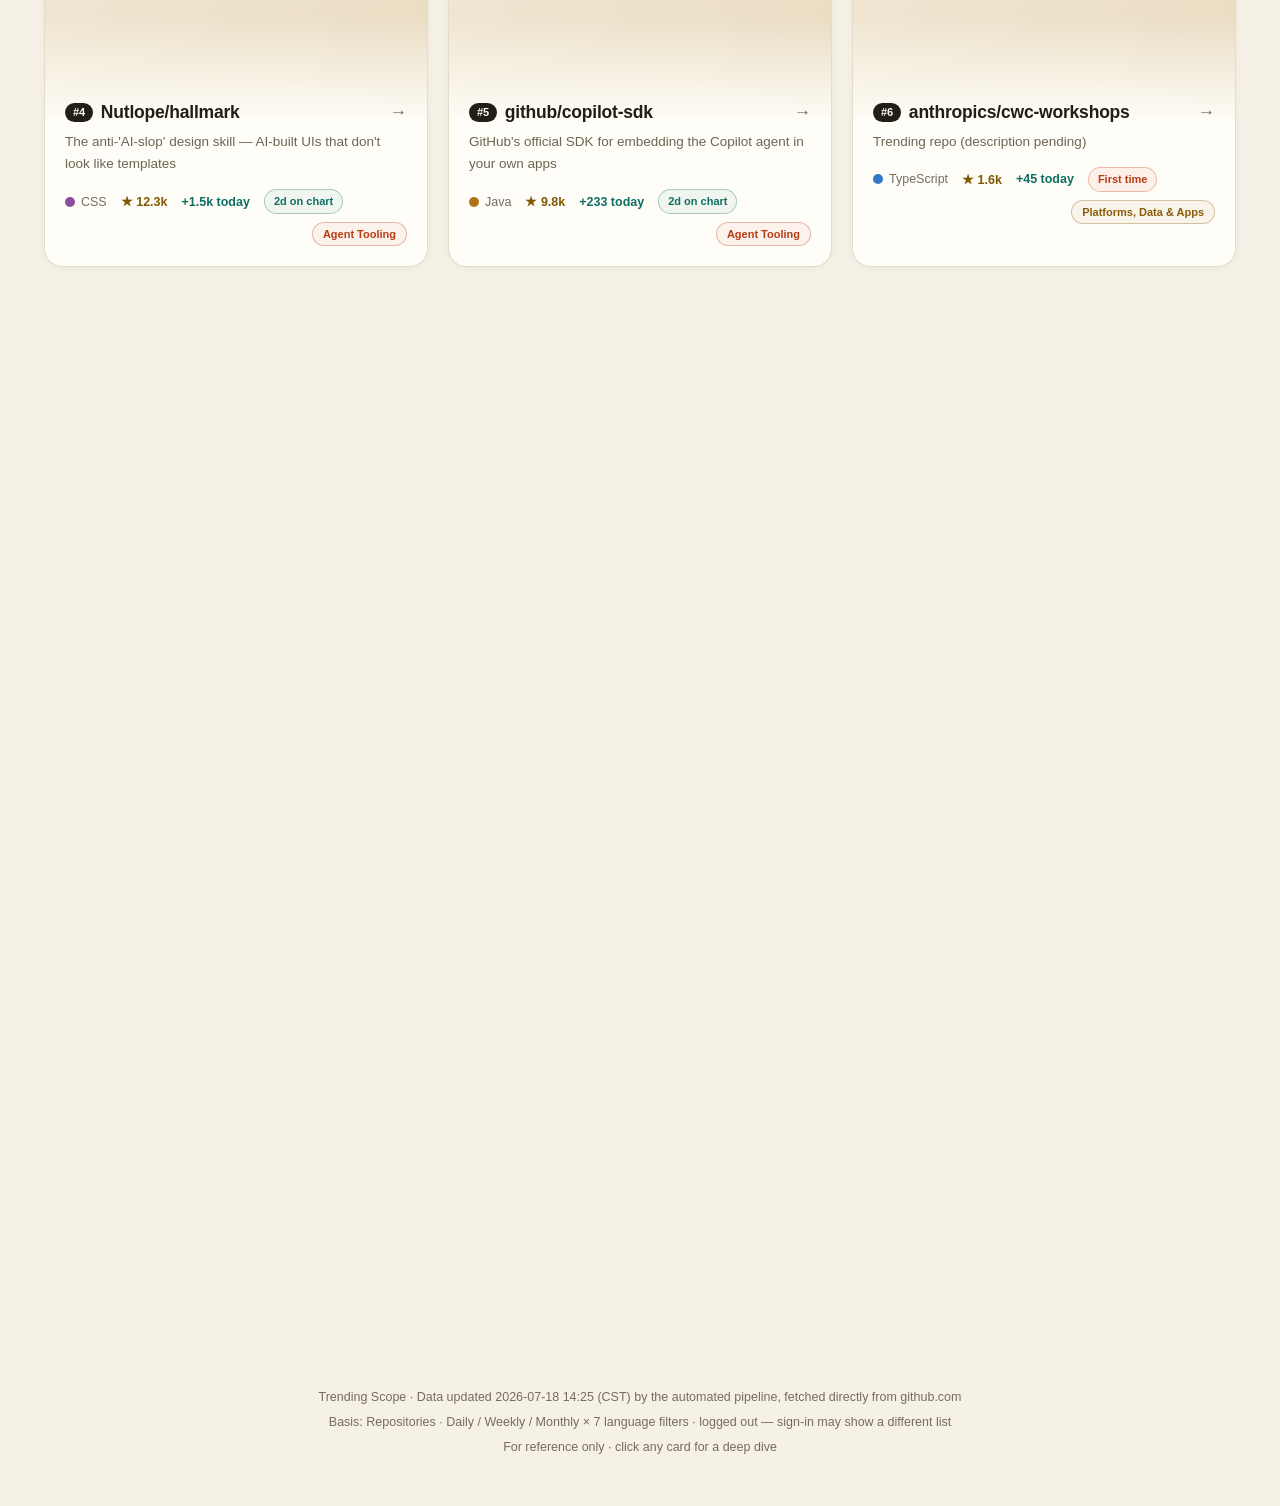
==== commit 62dc9052: "fix: harden trending pipeline and accessibility" ====
--- a/index-en.html
+++ b/index-en.html
@@ -3,7 +3,14 @@
 <head>
 <meta charset="UTF-8">
 <meta name="viewport" content="width=device-width, initial-scale=1.0">
-<title>GitHub Trending Scope · 2026-07-17</title>
+<meta http-equiv="Content-Security-Policy" content="default-src 'self'; script-src 'self' 'unsafe-inline'; style-src 'self' 'unsafe-inline' https://fonts.googleapis.com; font-src https://fonts.gstatic.com; img-src 'self' data: https://github.com https://avatars.githubusercontent.com https://opengraph.githubassets.com; connect-src 'none'; object-src 'none'; base-uri 'none'; form-action 'none'">
+<meta name="referrer" content="no-referrer">
+<title>GitHub Trending Scope</title>
+<link rel="canonical" href="https://trending.cosolution.cc/index-en">
+<link rel="alternate" hreflang="zh-CN" href="https://trending.cosolution.cc/">
+<link rel="alternate" hreflang="en" href="https://trending.cosolution.cc/index-en">
+<link rel="alternate" hreflang="x-default" href="https://trending.cosolution.cc/">
+<link rel="icon" type="image/png" sizes="512x512" href="favicon.png">
 <meta name="description" content="Turn github.com/trending into an interactive bilingual one-page report: daily / weekly / monthly boards × 7 language filters, deep dives and on-chart tracking, auto-updated every day.">
 <meta property="og:type" content="website">
 <meta property="og:site_name" content="Trending Scope">
@@ -26,13 +33,14 @@
 <style>
   :root{
     --bg:#f6f1e7; --card:#fffdf8; --line:#e4dbc9;
-    --txt:#221d15; --sub:#6f6452; --dim:#a3967f;
-    --acc1:#cf4a1f; --acc2:#0e6f63; --acc3:#b07a1e;
-    --gold:#c98a04;
-    --cat-agent:#cf4a1f; --cat-ai:#0e6f63; --cat-infra:#b07a1e; --cat-other:#5a7a3a;
+    --txt:#221d15; --sub:#6f6452; --dim:#776c5b;
+    --acc1:#b83d15; --acc2:#0e6f63; --acc3:#8a5c0c;
+    --gold:#805900;
+    --cat-agent:#b83d15; --cat-ai:#0e6f63; --cat-infra:#8a5c0c; --cat-other:#5a7a3a;
   }
   *{margin:0;padding:0;box-sizing:border-box}
   html{scroll-behavior:smooth}
+  :focus-visible{outline:3px solid var(--acc2);outline-offset:3px}
   body{
     font-family:-apple-system,BlinkMacSystemFont,"SF Pro Text","Segoe UI",Roboto,"Helvetica Neue",sans-serif;
     background:var(--bg); color:var(--txt); overflow-x:hidden;
@@ -60,7 +68,7 @@
   .nav-title{font-weight:700;letter-spacing:.3px}
   .nav-title small{color:var(--sub);font-weight:400;margin-left:8px}
   .nav-right{margin-left:auto;display:flex;gap:8px;align-items:center}
-  .nav-right a{color:var(--sub);text-decoration:none;font-size:13px;padding:7px 12px;border:1px solid var(--line);border-radius:99px;transition:.25s;background:#fffdf8aa}
+  .nav-right a{color:var(--sub);text-decoration:none;font-size:13px;padding:7px 12px;min-height:44px;border:1px solid var(--line);border-radius:99px;transition:.25s;background:#fffdf8aa;display:inline-flex;align-items:center}
   .nav-right a:hover{color:var(--txt);border-color:var(--acc1);box-shadow:0 4px 12px #cf4a1f22}
   .nav-right a.lang{font-weight:700;color:var(--acc1)}
   /* ---------- Hero ---------- */
@@ -107,22 +115,22 @@
   /* ---------- Toolbar ---------- */
   .toolbar{max-width:1240px;margin:52px auto 26px;padding:0 24px;display:flex;flex-wrap:wrap;gap:12px;align-items:center}
   .ranges{display:flex;gap:4px;background:var(--card);border:1px solid var(--line);border-radius:13px;padding:4px;box-shadow:0 2px 8px #8a7a5a10}
-  .ranges .rb{padding:7px 16px;border-radius:9px;font-size:13px;color:var(--sub);cursor:pointer;transition:.25s;user-select:none;font-weight:600;white-space:nowrap}
+  .ranges .rb{padding:7px 16px;min-height:44px;border:0;background:transparent;border-radius:9px;font-family:inherit;font-size:13px;font-weight:600;color:var(--sub);cursor:pointer;transition:.25s;user-select:none;white-space:nowrap}
   .ranges .rb:hover{color:var(--txt)}
   .ranges .rb.on{background:#221d15;color:#fff8ef;box-shadow:0 3px 10px #221d1533}
   .chips{display:flex;gap:8px;flex-wrap:wrap}
-  .chip{padding:8px 16px;border-radius:99px;border:1px solid var(--line);background:var(--card);color:var(--sub);
+  .chip{padding:8px 16px;min-height:44px;border-radius:99px;border:1px solid var(--line);background:var(--card);color:var(--sub);
     font-size:13px;cursor:pointer;transition:.25s;user-select:none}
   .chip:hover{border-color:var(--acc1);color:var(--txt)}
   .chip.on{background:#cf4a1f12;border-color:var(--acc1);color:var(--acc1);font-weight:600;box-shadow:0 4px 12px #cf4a1f1e}
   .search{margin-left:auto;position:relative}
-  .search input{width:230px;padding:10px 16px 10px 38px;border-radius:12px;border:1px solid var(--line);background:var(--card);color:var(--txt);font-size:13.5px;outline:none;transition:.25s}
+  .search input{width:230px;padding:10px 16px 10px 38px;border-radius:12px;border:1px solid var(--line);background:var(--card);color:var(--txt);font-size:13.5px;transition:.25s}
   .search input::placeholder{color:var(--dim)}
   .search input:focus{border-color:var(--acc2);box-shadow:0 0 0 3px #0e6f6322;width:270px}
   .search svg{position:absolute;left:12px;top:50%;transform:translateY(-50%)}
-  .sortsel{padding:10px 14px;border-radius:12px;border:1px solid var(--line);background:var(--card);color:var(--sub);font-size:13px;outline:none;cursor:pointer}
+  .sortsel{padding:10px 14px;min-height:44px;border-radius:12px;border:1px solid var(--line);background:var(--card);color:var(--sub);font-size:13px;cursor:pointer}
   /* ---------- Cards ---------- */
-  .grid{max-width:1240px;margin:0 auto;padding:0 24px 30px;display:grid;grid-template-columns:repeat(auto-fill,minmax(350px,1fr));gap:20px}
+  .grid{max-width:1240px;margin:0 auto;padding:0 24px 30px;display:grid;grid-template-columns:repeat(auto-fill,minmax(min(350px,100%),1fr));gap:20px}
   .card{background:var(--card);border:1px solid var(--line);border-radius:18px;overflow:hidden;cursor:pointer;
     position:relative;box-shadow:0 2px 10px #8a7a5a12;
     opacity:0;transform:translateY(26px) scale(.98);
@@ -140,6 +148,8 @@
   .card h4{font-size:17.5px;font-weight:750;letter-spacing:-.2px;display:flex;align-items:center;gap:8px}
   .card h4 .arrow{margin-left:auto;color:var(--dim);transition:.3s;font-weight:400}
   .card:hover h4 .arrow{transform:translateX(4px);color:var(--acc1)}
+  .openhit{position:absolute;inset:0;z-index:3;border:0;border-radius:inherit;background:transparent;cursor:pointer}
+  .openhit:focus-visible{outline-offset:-5px}
   .card .tag{color:var(--sub);font-size:13.5px;line-height:1.65;margin-top:8px;display:-webkit-box;-webkit-line-clamp:2;-webkit-box-orient:vertical;overflow:hidden}
   .card .meta{display:flex;align-items:center;gap:14px;row-gap:8px;margin-top:14px;font-size:12.5px;color:var(--dim);flex-wrap:wrap}
   .ldot{display:inline-flex;align-items:center;gap:6px}
@@ -167,7 +177,7 @@
   .m-hero{position:relative;height:230px;overflow:hidden}
   .m-hero img{width:100%;height:100%;object-fit:cover}
   .m-hero::after{content:"";position:absolute;inset:0;background:linear-gradient(180deg,#fffdf800 30%,#fffdf8f0)}
-  .m-close{position:absolute;top:14px;right:14px;z-index:3;width:36px;height:36px;border-radius:50%;border:none;
+  .m-close{position:absolute;top:14px;right:14px;z-index:3;width:44px;height:44px;border-radius:50%;border:none;
     background:#221d15b3;color:#fff8ef;font-size:16px;cursor:pointer;backdrop-filter:blur(6px);transition:.25s}
   .m-close:hover{background:var(--acc1);transform:rotate(90deg)}
   .m-body{padding:6px 30px 30px;margin-top:-46px;position:relative;z-index:2}
@@ -193,7 +203,7 @@
   .btn.ok{color:var(--acc2);border-color:var(--acc2);font-weight:700}
   footer{max-width:1240px;margin:20px auto 0;padding:34px 24px 46px;color:var(--dim);font-size:12.5px;text-align:center;line-height:2}
   /* ---------- 主题按钮 & SVG 颜色变量化 ---------- */
-  .themebtn{width:34px;height:34px;border-radius:50%;border:1px solid var(--line);background:#fffdf8aa;color:var(--sub);cursor:pointer;display:grid;place-items:center;transition:.25s;padding:0}
+  .themebtn{width:44px;height:44px;border-radius:50%;border:1px solid var(--line);background:#fffdf8aa;color:var(--sub);cursor:pointer;display:grid;place-items:center;transition:.25s;padding:0}
   .themebtn:hover{color:var(--txt);border-color:var(--acc1);box-shadow:0 4px 12px #cf4a1f22}
   .donut .dnum{fill:var(--txt)}
   .donut .dsub{fill:var(--dim)}
@@ -203,8 +213,8 @@
   html[data-theme="dark"]{
     color-scheme:dark;
     --bg:#16120d; --card:#221c15; --line:#3d342a;
-    --txt:#f2ead9; --sub:#b3a78e; --dim:#7f7461;
-    --acc1:#e05828; --acc2:#2ba892; --acc3:#d09a2e;
+    --txt:#f2ead9; --sub:#b3a78e; --dim:#9b907b;
+    --acc1:#e45c2d; --acc2:#2ba892; --acc3:#d09a2e;
     --gold:#e0a42c;
   }
   html[data-theme="dark"] .aurora .b1{background:radial-gradient(circle,#5e2c16,transparent 65%);opacity:.5}
@@ -248,12 +258,13 @@
   html[data-theme="dark"] .btn.pri:hover{background:var(--acc1);color:#fff8ef;box-shadow:0 8px 26px -8px #e0582888}
   /* ---------- 视图切换 & 紧凑列表 ---------- */
   .views{display:flex;gap:4px;background:var(--card);border:1px solid var(--line);border-radius:13px;padding:4px;box-shadow:0 2px 8px #8a7a5a10}
-  .views .vb{padding:7px 14px;border-radius:9px;font-size:13px;color:var(--sub);cursor:pointer;transition:.25s;user-select:none;font-weight:600;white-space:nowrap}
+  .views .vb{padding:7px 14px;min-height:44px;border:0;background:transparent;border-radius:9px;font-family:inherit;font-size:13px;font-weight:600;color:var(--sub);cursor:pointer;transition:.25s;user-select:none;white-space:nowrap}
   .views .vb:hover{color:var(--txt)}
   .views .vb.on{background:#221d15;color:#fff8ef;box-shadow:0 3px 10px #221d1533}
   #grid.aslist{display:block}
   .listview{background:var(--card);border:1px solid var(--line);border-radius:16px;overflow:hidden;box-shadow:0 2px 10px #8a7a5a12}
   .lrow{display:grid;grid-template-columns:64px 1fr 130px 100px 120px auto;gap:14px;align-items:center;padding:13px 20px;border-bottom:1px solid var(--line);font-size:13.5px;cursor:pointer;opacity:0;transform:translateY(10px);transition:opacity .4s,transform .4s,background-color .25s}
+  .lrow[data-slug]{position:relative}
   .lrow:last-child{border-bottom:none}
   .lrow.show{opacity:1;transform:none}
   .lrow:hover{background:#cf4a1f0a}
@@ -276,10 +287,10 @@
     .c-lang,.c-cat{display:none}
   }
   /* ---------- 项目对比 ---------- */
-  .cmpbtn{position:absolute;top:10px;right:10px;z-index:3;width:30px;height:30px;border-radius:50%;border:1px solid var(--line);background:#fffdf8d9;color:var(--sub);font-size:15px;font-weight:700;cursor:pointer;transition:.25s;backdrop-filter:blur(4px);display:grid;place-items:center;padding:0;line-height:1}
+  .cmpbtn{position:absolute;top:10px;right:10px;z-index:4;width:44px;height:44px;border-radius:50%;border:1px solid var(--line);background:#fffdf8d9;color:var(--sub);font-size:15px;font-weight:700;cursor:pointer;transition:.25s;backdrop-filter:blur(4px);display:grid;place-items:center;padding:0;line-height:1}
   .cmpbtn:hover{border-color:var(--acc1);color:var(--acc1);transform:scale(1.1)}
   .cmpbtn.on{background:var(--acc1);border-color:var(--acc1);color:#fff8ef}
-  .cmpbtn.row{position:static;width:28px;height:28px;flex:none;justify-self:end}
+  .cmpbtn.row{position:relative;top:auto;right:auto;width:44px;height:44px;flex:none;justify-self:end}
   html[data-theme="dark"] .cmpbtn{background:#221c15d9}
   html[data-theme="dark"] .cmpbtn.on{background:var(--acc1);border-color:var(--acc1);color:#fff8ef}
   .lrow{grid-template-columns:64px 1fr 130px 100px 120px auto 36px}
@@ -316,7 +327,24 @@
   @media(max-width:860px){
     .insight{grid-template-columns:1fr}
     .stats{grid-template-columns:repeat(2,1fr)}
-    .search{margin-left:0;width:100%}.search input{width:100%}
+    .search{margin-left:0;width:100%}.search input,.search input:focus{width:100%}
+  }
+  @media(max-width:600px){
+    .nav-inner{padding:10px 16px;gap:8px}
+    .nav-title{font-size:14px}.nav-title small,.nav-project,.nav-source{display:none!important}
+    .nav-right{gap:6px}.nav-right a{padding:7px 11px}
+    .hero{padding:58px 16px 22px}.hero h1{font-size:clamp(34px,10vw,42px)}
+    .stats,.insight,.toolbar,.grid{padding-left:16px;padding-right:16px}
+    .insight{margin-top:42px}.panel{padding:20px}.donut-wrap{flex-wrap:wrap}
+    .toolbar{margin-top:42px}.ranges{max-width:100%;overflow-x:auto}
+    .bar-row{grid-template-columns:110px 1fr 56px;gap:8px}
+    .m-body{padding-left:20px;padding-right:20px}.m-foot{flex-wrap:wrap}.btn{min-width:140px}
+    .ctray{bottom:12px;border-radius:24px}
+  }
+  @media(prefers-reduced-motion:reduce){
+    html{scroll-behavior:auto}
+    *,*::before,*::after{animation-duration:.01ms!important;animation-iteration-count:1!important;transition-duration:.01ms!important;transition-delay:0s!important}
+    .card,.lrow{opacity:1!important;transform:none!important}
   }
 </style>
 </head>
@@ -326,13 +354,13 @@
 
 <header class="nav">
   <div class="nav-inner">
-    <div class="logo">⌥</div>
+    <div class="logo" aria-hidden="true">⌥</div>
     <div class="nav-title">Trending Scope<small>GitHub Trending at a glance</small></div>
     <div class="nav-right">
-      <a href="#explore">Deep dives</a>
+      <a href="#explore" class="nav-project">Deep dives</a>
       <button class="themebtn" id="themebtn" aria-label="Toggle theme"></button>
       <a href="index.html" class="lang">中文</a>
-      <a href="https://github.com/trending" target="_blank" rel="noopener">github.com/trending ↗</a>
+      <a href="https://github.com/trending" class="nav-source" target="_blank" rel="noopener">github.com/trending ↗</a>
     </div>
   </div>
 </header>
@@ -354,7 +382,7 @@
   <div class="panel">
     <h3>BY CATEGORY</h3>
     <div class="donut-wrap">
-      <svg class="donut" width="130" height="130" viewBox="0 0 130 130" id="donut"></svg>
+      <svg class="donut" aria-hidden="true" width="130" height="130" viewBox="0 0 130 130" id="donut"></svg>
       <div class="legend" id="legend"></div>
     </div>
   </div>
@@ -365,26 +393,26 @@
 </section>
 
 <section class="toolbar" id="explore">
-  <div class="ranges" id="ranges"></div>
-  <select class="sortsel" id="langsel"></select>
-  <div class="chips" id="chips"></div>
+  <div class="ranges" id="ranges" role="group" aria-label="Chart period"></div>
+  <select class="sortsel" id="langsel" aria-label="Programming language"></select>
+  <div class="chips" id="chips" role="group" aria-label="Repository category"></div>
   <div class="search">
-    <svg width="15" height="15" viewBox="0 0 24 24" fill="none" stroke="#a3967f" stroke-width="2.4"><circle cx="11" cy="11" r="7"/><path d="m20 20-3.5-3.5"/></svg>
-    <input id="q" type="text" placeholder="Search repos or keywords…">
+    <svg aria-hidden="true" width="15" height="15" viewBox="0 0 24 24" fill="none" stroke="#a3967f" stroke-width="2.4"><circle cx="11" cy="11" r="7"/><path d="m20 20-3.5-3.5"/></svg>
+    <input id="q" type="search" aria-label="Search repositories or keywords" placeholder="Search repos or keywords…">
   </div>
-  <select class="sortsel" id="sort">
+  <select class="sortsel" id="sort" aria-label="Sort repositories">
     <option value="rank">Trending rank</option>
     <option value="stars-desc">Stars: high → low</option>
     <option value="stars-asc">Stars: low → high</option>
     <option value="name">Name A → Z</option>
   </select>
-  <div class="views" id="views"></div>
+  <div class="views" id="views" role="group" aria-label="View layout"></div>
 </section>
 
 <main class="grid" id="grid"></main>
 
-<div class="overlay" id="overlay">
-  <div class="modal" id="modal" role="dialog" aria-modal="true"></div>
+<div class="overlay" id="overlay" aria-hidden="true">
+  <div class="modal" id="modal" role="dialog" aria-modal="true" tabindex="-1"></div>
 </div>
 
 <footer>
@@ -420,6 +448,7 @@
   backBadge: "Back on chart",
   trackInfo: t => t.is_new ? "First appearance today"
                 : t.is_back ? `Back on chart · first seen ${t.first}`
+                : t.days === 0 ? `Not on today's all-language daily chart · last seen ${(t.hist&&t.hist.length)?t.hist[t.hist.length-1].d:t.first}`
                 : t.days <= 1 ? "Tracking starts today"
                 : `${t.days} consecutive days · first seen ${t.first}`,
   collecting: d => `(trend data accumulates daily from ${d})`,
@@ -436,6 +465,11 @@
   copyBtn: "Copy Markdown",
   copied: "Copied ✓",
   compareAdd: "Add to compare",
+  compareRemove: "Remove from compare",
+  compareLabel: (full,on) => `${on?L.compareRemove:L.compareAdd}: ${full}`,
+  openRepo: full => `Open ${full} details`,
+  removeCompare: full => `Remove from compare: ${full}`,
+  close: "Close",
   trayText: n => `${n}/3 selected`,
   compareGo: "Compare now",
   compareClear: "Clear",
@@ -449,10 +483,10 @@
 /* ---------- State & helpers ---------- */
 const $ = s => document.querySelector(s);
 const state = {board:"daily", lang:"all", cat:"all", q:"", sort:"rank", view:(()=>{try{const v=localStorage.getItem("ts-view");return v==="list"?"list":"grid"}catch(e){return "grid"}})()};
-let D = null, REG = {}, USES = {}, CATS = {}, openSlug = null;
+let D = null, REG = {}, USES = {}, CATS = {}, openSlug = null, lastModalFocus = null;
 const og = r => `https://opengraph.githubassets.com/1/${r.full}`;
 const avatar = r => `https://github.com/${r.full.split("/")[0]}.png?size=400`;
-const esc = s => String(s).replace(/&/g,"&amp;").replace(/</g,"&lt;");
+const esc = s => String(s).replace(/&/g,"&amp;").replace(/</g,"&lt;").replace(/"/g,"&quot;").replace(/'/g,"&#39;");
 const langLabel = r => r.lang || L.multiLang;
 const langColor = r => r.lang ? (LANGC[r.lang]||"#888") : "#8a7f68";
 
@@ -481,7 +515,7 @@
   const Y = v => mx===mn ? H/2 : H-P-((H-2*P)*(v-mn)/(mx-mn));
   const pts = hist.map((h,i)=>X(i).toFixed(1)+","+Y(h.s).toFixed(1)).join(" ");
   const last = hist[hist.length-1];
-  return `<svg class="spark" viewBox="0 0 ${W} ${H}" preserveAspectRatio="none">
+  return `<svg class="spark" aria-hidden="true" viewBox="0 0 ${W} ${H}" preserveAspectRatio="none">
       ${hist.length>1 ? `<polyline points="${pts}" fill="none" stroke="#cf4a1f" stroke-width="2" stroke-linecap="round" stroke-linejoin="round"/>` : ""}
       ${hist.map((h,i)=>`<circle cx="${X(i).toFixed(1)}" cy="${Y(h.s).toFixed(1)}" r="2.6" fill="#fffdf8" stroke="#cf4a1f" stroke-width="1.6"/>`).join("")}
     </svg>
@@ -507,7 +541,7 @@
 const SUN = `<svg width="15" height="15" viewBox="0 0 24 24" fill="none" stroke="currentColor" stroke-width="2" stroke-linecap="round"><circle cx="12" cy="12" r="4.2"/><path d="M12 2.5v2M12 19.5v2M4.6 4.6l1.4 1.4M18 18l1.4 1.4M2.5 12h2M19.5 12h2M4.6 19.4 6 18M18 6l1.4-1.4"/></svg>`;
 const MOON = `<svg width="15" height="15" viewBox="0 0 24 24" fill="none" stroke="currentColor" stroke-width="2" stroke-linecap="round" stroke-linejoin="round"><path d="M21 12.8A9 9 0 1 1 11.2 3a7 7 0 0 0 9.8 9.8z"/></svg>`;
 const themeMedia = matchMedia("(prefers-color-scheme: dark)");
-const CATDARK = {agent:"#e05828", ai:"#2ba892", infra:"#d09a2e", other:"#8aa851"};
+const CATDARK = {agent:"#e45c2d", ai:"#2ba892", infra:"#d09a2e", other:"#8aa851"};
 function applyTheme(t){
   document.documentElement.dataset.theme = t;
   const dark = t==="dark";
@@ -555,7 +589,7 @@
   });
   parseHash();           // parse #board=&lang= before first render
   /* capture #repo=xxx first — syncHash inside refreshAll rewrites the hash */
-  const m = location.hash.match(/repo=([\w-]+)/);
+  const m = location.hash.match(/repo=([A-Za-z0-9._-]+)/);
   initTheme();
   applyMeta(D.meta);
   refreshAll();
@@ -610,7 +644,7 @@
 /* ---------- Range switcher ---------- */
 function renderRanges(){
   $("#ranges").innerHTML = RANGES.map(b=>
-    `<div class="rb${b===state.board?" on":""}" data-b="${b}">${L.ranges[b]}</div>`).join("");
+    `<button type="button" class="rb${b===state.board?" on":""}" data-b="${b}" aria-pressed="${b===state.board}">${L.ranges[b]}</button>`).join("");
   document.querySelectorAll("#ranges .rb").forEach(el=>el.onclick=()=>{
     if(state.board!==el.dataset.b){ state.board = el.dataset.b; refreshAll(); }
   });
@@ -690,11 +724,11 @@
   const LIST = activeList();
   const counts = {all:LIST.length}; LIST.forEach(r=>counts[r.cat]=(counts[r.cat]||0)+1);
   if(![ "all", ...Object.keys(CATS) ].includes(state.cat)) state.cat = "all";
-  $("#chips").innerHTML = `<div class="chip${state.cat==="all"?" on":""}" data-c="all">${L.all(counts.all)}</div>` +
-    Object.keys(CATS).map(k=>`<div class="chip${state.cat===k?" on":""}" data-c="${k}">${CATS[k].name} · ${counts[k]||0}</div>`).join("");
+  $("#chips").innerHTML = `<button type="button" class="chip${state.cat==="all"?" on":""}" data-c="all" aria-pressed="${state.cat==="all"}">${L.all(counts.all)}</button>` +
+    Object.keys(CATS).map(k=>`<button type="button" class="chip${state.cat===k?" on":""}" data-c="${k}" aria-pressed="${state.cat===k}">${CATS[k].name} · ${counts[k]||0}</button>`).join("");
   document.querySelectorAll(".chip").forEach(c=>c.onclick=()=>{
     state.cat=c.dataset.c;
-    document.querySelectorAll(".chip").forEach(x=>x.classList.toggle("on",x===c));
+    document.querySelectorAll(".chip").forEach(x=>{ const on=x===c; x.classList.toggle("on",on); x.setAttribute("aria-pressed",on); });
     renderGrid();
   });
 }
@@ -702,7 +736,7 @@
 /* ---------- 视图切换 ---------- */
 function renderViews(){
   $("#views").innerHTML = ["grid","list"].map(v=>
-    `<div class="vb${v===state.view?" on":""}" data-v="${v}">${v==="grid"?L.viewGrid:L.viewList}</div>`).join("");
+    `<button type="button" class="vb${v===state.view?" on":""}" data-v="${v}" aria-pressed="${v===state.view}">${v==="grid"?L.viewGrid:L.viewList}</button>`).join("");
   document.querySelectorAll("#views .vb").forEach(el=>el.onclick=()=>{
     if(state.view!==el.dataset.v){
       state.view = el.dataset.v;
@@ -732,8 +766,10 @@
   g.querySelectorAll(".card,.lrow[data-slug]").forEach((c,i)=>{
     c.style.transitionDelay = (c.classList.contains("lrow") ? Math.min(i*18,300) : Math.min(i*45,400))+"ms";
     io.observe(c);
-    c.onclick = ()=>openModal(c.dataset.slug);
-    c.onkeydown = e=>{ if(e.key==="Enter") openModal(c.dataset.slug); };
+  });
+  g.querySelectorAll(".openhit").forEach(b=>{
+    b.onclick=()=>openModal(b.dataset.open);
+    b.onkeydown=e=>{ if(e.key==="Enter"||e.key===" "){ e.preventDefault(); openModal(b.dataset.open); } };
   });
   g.querySelectorAll(".cmpbtn").forEach(b=>b.onclick = e=>{
     e.stopPropagation();
@@ -745,14 +781,15 @@
     <div class="lrow lhead">
       <span class="c-rank">#</span><span class="c-repo">${L.lhRepo}</span><span class="c-lang">${L.lhLang}</span><span class="c-stars">${L.lhStars}</span><span class="c-gain">${L.gainCol(state.board)}</span><span class="c-cat">${L.lhCat}</span>
     </div>` + list.map(r=>`
-    <div class="lrow" data-slug="${r.slug.toLowerCase()}" tabindex="0">
+    <div class="lrow" data-slug="${r.slug.toLowerCase()}">
+      <button type="button" class="openhit" data-open="${r.slug.toLowerCase()}" aria-label="${L.openRepo(esc(r.full))}"></button>
       <span class="c-rank"><span class="rank">#${r.r}</span></span>
       <span class="c-repo"><b>${esc(r.full)}</b>${trackBadge(r)}<i>${esc(r.tag)}</i></span>
       <span class="c-lang"><span class="ldot"><i style="background:${langColor(r)}"></i>${langLabel(r)}</span></span>
       <span class="c-stars stars">★ ${r.stars}k</span>
       <span class="c-gain today">${L.gain(r.today,state.board)}</span>
       <span class="c-cat"><span class="catpill" style="color:${CATS[r.cat].color};border-color:${CATS[r.cat].color}55;background:${CATS[r.cat].color}0e">${CATS[r.cat].name}</span></span>
-      <button class="cmpbtn row${inCmp(r)?" on":""}" data-cmp="${r.slug.toLowerCase()}" title="${L.compareAdd}">${inCmp(r)?"✓":"+"}</button>
+      <button type="button" class="cmpbtn row${inCmp(r)?" on":""}" data-cmp="${r.slug.toLowerCase()}" data-full="${esc(r.full)}" aria-pressed="${inCmp(r)}" aria-label="${L.compareLabel(esc(r.full),inCmp(r))}">${inCmp(r)?"✓":"+"}</button>
     </div>`).join("") + `</div>`
     : `<div class="empty">${L.empty}</div>`;
 }
@@ -762,11 +799,12 @@
   g.classList.toggle("aslist", state.view==="list");
   if(state.view==="list"){ renderListRows(g,list); wireItems(g); return; }
   g.innerHTML = list.length ? list.map(r=>`
-    <article class="card" data-slug="${r.slug.toLowerCase()}" tabindex="0" style="border-top:3px solid ${CATS[r.cat].color}">
+    <article class="card" data-slug="${r.slug.toLowerCase()}" style="border-top:3px solid ${CATS[r.cat].color}">
+      <button type="button" class="openhit" data-open="${r.slug.toLowerCase()}" aria-label="${L.openRepo(esc(r.full))}"></button>
       <div class="thumb">
         <img loading="lazy" src="${og(r)}" alt="${esc(r.full)}"
              onerror="this.onerror=null;this.src='${avatar(r)}'">
-        <button class="cmpbtn${inCmp(r)?" on":""}" data-cmp="${r.slug.toLowerCase()}" title="${L.compareAdd}">${inCmp(r)?"✓":"+"}</button>
+        <button type="button" class="cmpbtn${inCmp(r)?" on":""}" data-cmp="${r.slug.toLowerCase()}" data-full="${esc(r.full)}" aria-pressed="${inCmp(r)}" aria-label="${L.compareLabel(esc(r.full),inCmp(r))}">${inCmp(r)?"✓":"+"}</button>
       </div>
       <div class="body">
         <h4><span class="rank">#${r.r}</span> ${esc(r.full)} <span class="arrow">→</span></h4>
@@ -817,6 +855,8 @@
     const on = CMP.includes(sl);
     b.classList.toggle("on", on);
     b.textContent = on ? "✓" : "+";
+    b.setAttribute("aria-pressed", on);
+    b.setAttribute("aria-label", L.compareLabel(b.dataset.full||sl,on));
   });
 }
 function renderTray(){
@@ -825,20 +865,28 @@
   const names = CMP.map(sl=>{ const f=findRepo(sl); return f ? {sl, name:f.r.full} : null; }).filter(Boolean);
   if(!t){
     t = document.createElement("div");
-    t.id = "ctray"; t.className = "ctray";
+    t.id = "ctray"; t.className = "ctray"; t.setAttribute("aria-live","polite");
     document.body.appendChild(t);
   }
   t.innerHTML = `
     <span class="tcount">${L.trayText(CMP.length)}</span>
-    ${names.map(n=>`<span class="tchip">${esc(n.name)}<button data-x="${n.sl}" aria-label="✕">✕</button></span>`).join("")}
+    ${names.map(n=>`<span class="tchip">${esc(n.name)}<button type="button" data-x="${n.sl}" aria-label="${L.removeCompare(esc(n.name))}">✕</button></span>`).join("")}
     <button class="tgo" id="cmpgo" ${CMP.length<2?"disabled":""}>${L.compareGo}</button>
     <button class="tclear" id="cmpclear">${L.compareClear}</button>`;
   t.querySelectorAll(".tchip button").forEach(b=>b.onclick=()=>toggleCompare(b.dataset.x));
   $("#cmpgo").onclick = openCompare;
   $("#cmpclear").onclick = ()=>{
     CMP = []; renderTray();
-    document.querySelectorAll(".cmpbtn.on").forEach(b=>{ b.classList.remove("on"); b.textContent="+"; });
+    document.querySelectorAll(".cmpbtn.on").forEach(b=>{ b.classList.remove("on"); b.textContent="+"; b.setAttribute("aria-pressed","false"); b.setAttribute("aria-label",L.compareLabel(b.dataset.full||b.dataset.cmp,false)); });
   };
+}
+function showModal(){
+  lastModalFocus = document.activeElement;
+  $("#modal").setAttribute("aria-labelledby","modal-title");
+  $("#overlay").setAttribute("aria-hidden","false");
+  $("#overlay").classList.add("open");
+  document.body.style.overflow="hidden";
+  requestAnimationFrame(()=>$("#mclose")?.focus());
 }
 function openCompare(){
   if(CMP.length<2) return;
@@ -859,9 +907,9 @@
   ];
   const n = items.length;
   $("#modal").innerHTML = `
-    <button class="m-close" id="mclose" aria-label="✕">✕</button>
+    <button type="button" class="m-close" id="mclose" aria-label="${L.close}">✕</button>
     <div class="cmpbody">
-      <h2 class="cmptitle">${L.compareTitle}</h2>
+      <h2 class="cmptitle" id="modal-title">${L.compareTitle}</h2>
       <div class="cmpwrap">
         <div class="ctable" style="grid-template-columns:104px repeat(${n},1fr)">
           <div class="cc lab"></div>
@@ -876,8 +924,7 @@
       </div>
     </div>`;
   $("#modal").classList.add("cmp");
-  $("#overlay").classList.add("open");
-  document.body.style.overflow="hidden";
+  showModal();
   $("#mclose").onclick = closeModal;
 }
 
@@ -911,11 +958,11 @@
     ? `<span class="m-tag" style="color:var(--acc3);border-color:#b07a1e55;background:#b07a1e0e">${L.autoTag}</span>` : "";
   $("#modal").innerHTML = `
     <div class="m-hero">
-      <button class="m-close" id="mclose" aria-label="Close">✕</button>
+      <button type="button" class="m-close" id="mclose" aria-label="${L.close}">✕</button>
       <img src="${og(r)}" alt="" onerror="this.onerror=null;this.src='${avatar(r)}'">
     </div>
     <div class="m-body">
-      <h2>${esc(r.full)}</h2>
+      <h2 id="modal-title">${esc(r.full)}</h2>
       <div class="m-sub">${L.rankSub(r.r,bd)} · ${esc(r.tag)}</div>
       <div class="m-tags">
         <span class="m-tag hl">★ ${r.stars}k stars</span>
@@ -936,8 +983,7 @@
         <a class="btn sec2" href="#" id="mback">${L.backBtn}</a>
       </div>
     </div>`;
-  $("#overlay").classList.add("open");
-  document.body.style.overflow="hidden";
+  showModal();
   syncHash();
   $("#mclose").onclick = closeModal;
   $("#mback").onclick = e=>{e.preventDefault();closeModal();};
@@ -952,14 +998,29 @@
   };
 }
 function closeModal(){
+  if(!$("#overlay").classList.contains("open")) return;
   $("#modal").classList.remove("cmp");
   openSlug = null;
   $("#overlay").classList.remove("open");
+  $("#overlay").setAttribute("aria-hidden","true");
+  $("#modal").removeAttribute("aria-labelledby");
   document.body.style.overflow="";
   syncHash();
+  const restore = lastModalFocus;
+  lastModalFocus = null;
+  if(restore && restore.isConnected) restore.focus();
 }
 $("#overlay").addEventListener("click",e=>{ if(e.target.id==="overlay") closeModal(); });
-document.addEventListener("keydown",e=>{ if(e.key==="Escape") closeModal(); });
+document.addEventListener("keydown",e=>{
+  if(!$("#overlay").classList.contains("open")) return;
+  if(e.key==="Escape"){ e.preventDefault(); closeModal(); return; }
+  if(e.key!=="Tab") return;
+  const focusable = [...$("#modal").querySelectorAll('a[href],button:not([disabled]),[tabindex]:not([tabindex="-1"])')];
+  if(!focusable.length){ e.preventDefault(); $("#modal").focus(); return; }
+  const first=focusable[0], last=focusable[focusable.length-1];
+  if(e.shiftKey && document.activeElement===first){ e.preventDefault(); last.focus(); }
+  else if(!e.shiftKey && document.activeElement===last){ e.preventDefault(); first.focus(); }
+});
 
 /* ---------- Search & sort & language ---------- */
 let deb;
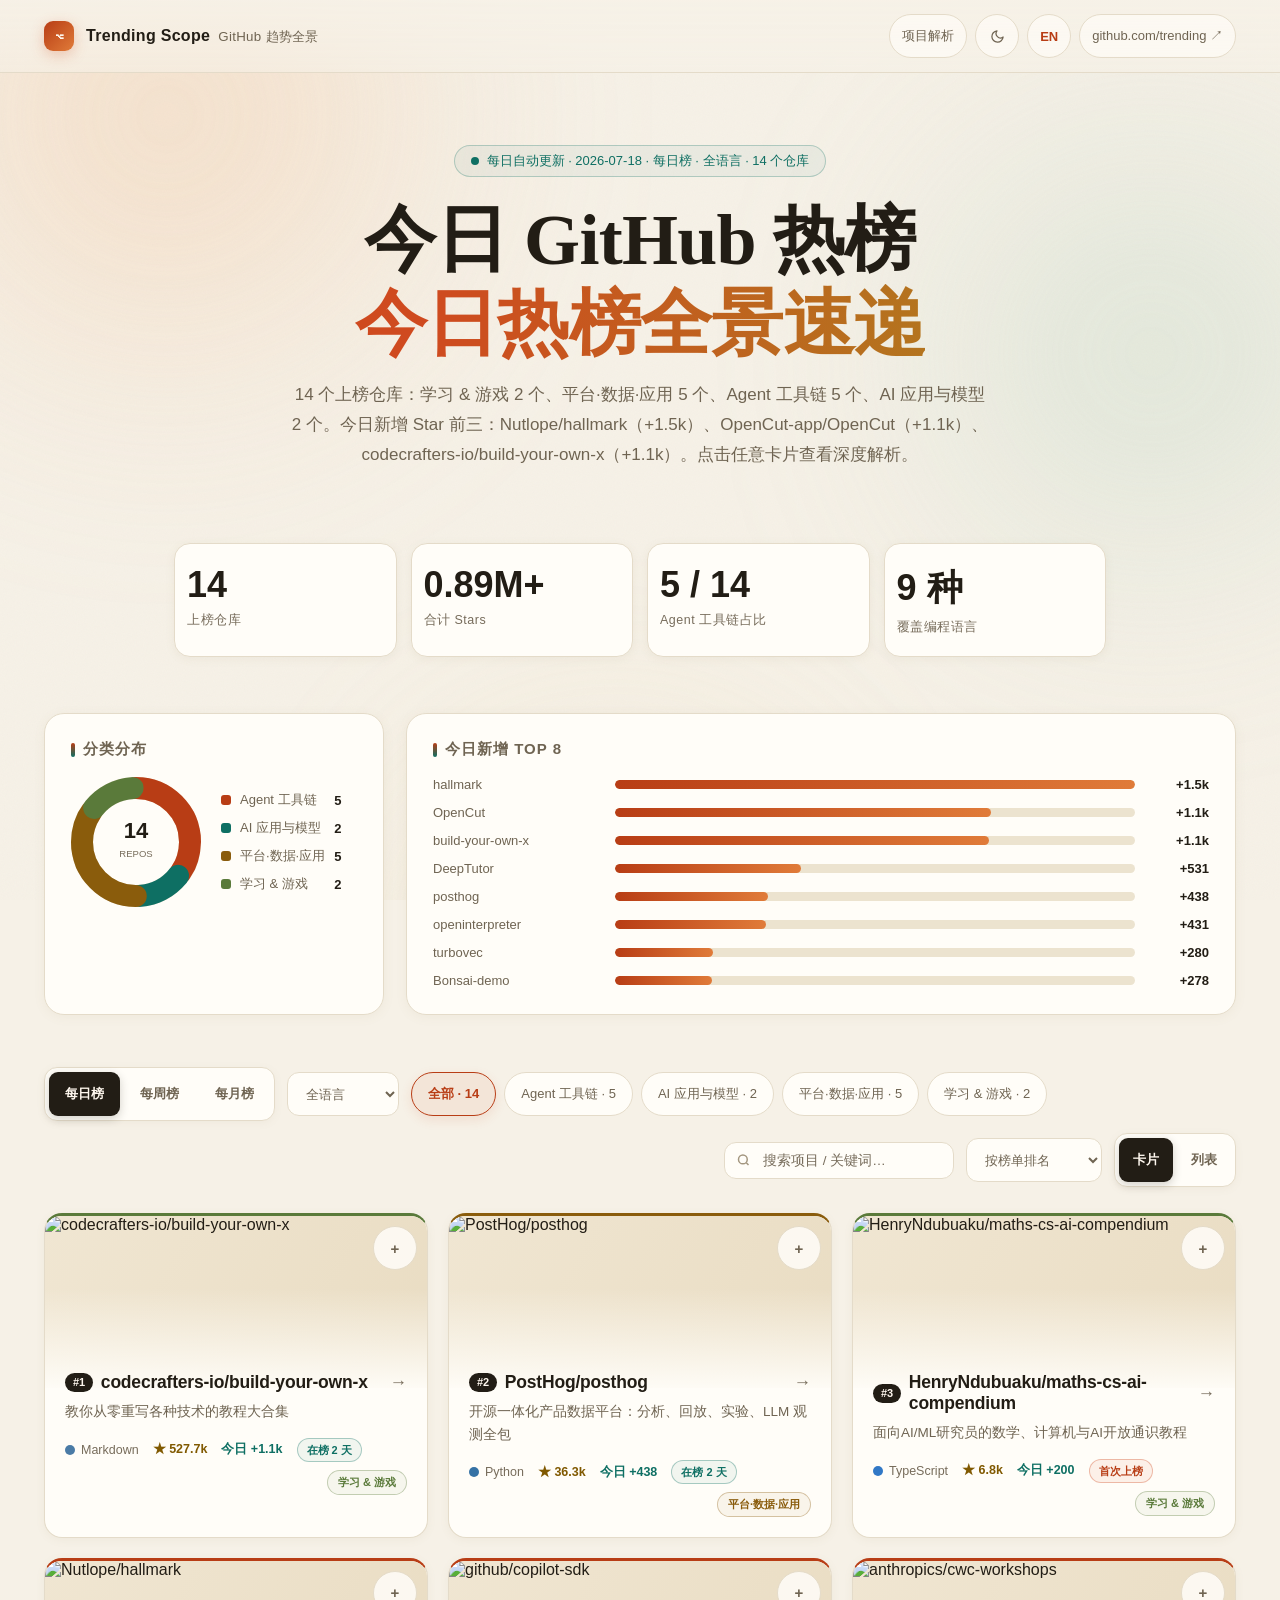
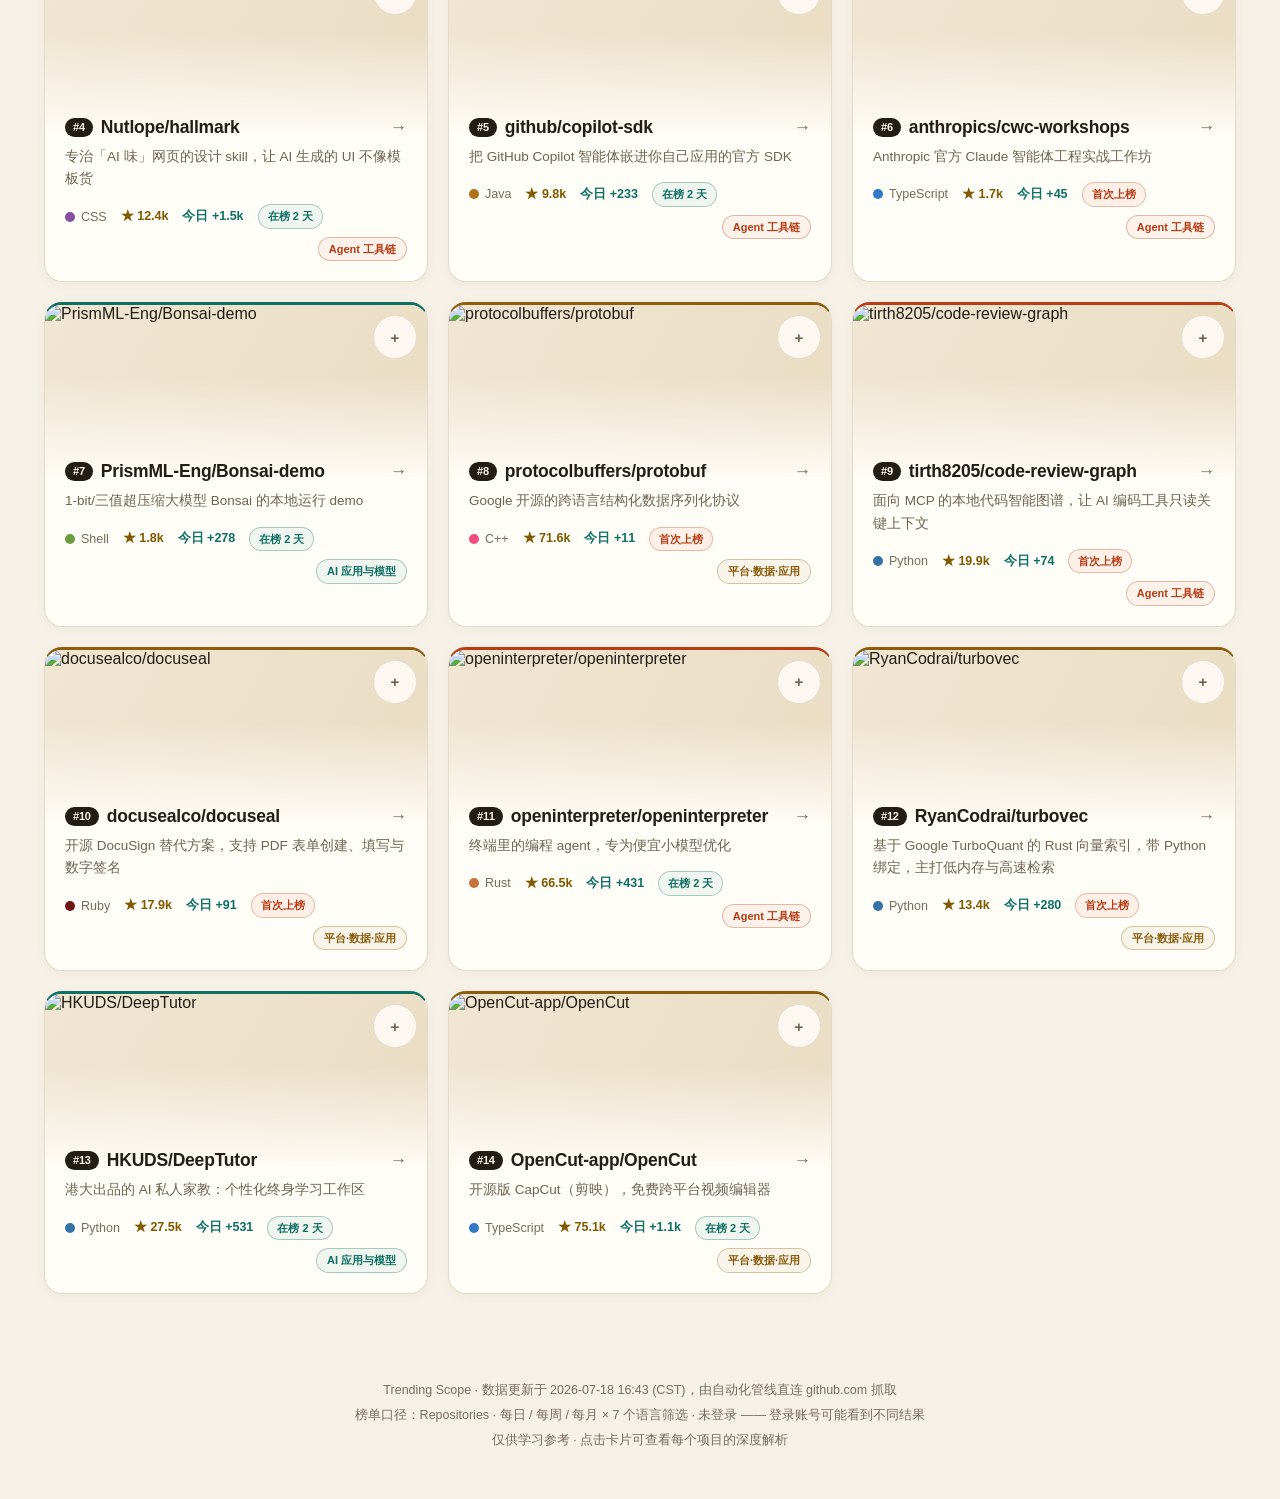
==== commit 9c908891: "fix: make English the default locale" ====
--- a/index-en.html
+++ b/index-en.html
@@ -3,1036 +3,13 @@
 <head>
 <meta charset="UTF-8">
 <meta name="viewport" content="width=device-width, initial-scale=1.0">
-<meta http-equiv="Content-Security-Policy" content="default-src 'self'; script-src 'self' 'unsafe-inline'; style-src 'self' 'unsafe-inline' https://fonts.googleapis.com; font-src https://fonts.gstatic.com; img-src 'self' data: https://github.com https://avatars.githubusercontent.com https://opengraph.githubassets.com; connect-src 'none'; object-src 'none'; base-uri 'none'; form-action 'none'">
-<meta name="referrer" content="no-referrer">
-<title>GitHub Trending Scope</title>
-<link rel="canonical" href="https://trending.cosolution.cc/index-en">
-<link rel="alternate" hreflang="zh-CN" href="https://trending.cosolution.cc/">
-<link rel="alternate" hreflang="en" href="https://trending.cosolution.cc/index-en">
-<link rel="alternate" hreflang="x-default" href="https://trending.cosolution.cc/">
-<link rel="icon" type="image/png" sizes="512x512" href="favicon.png">
-<meta name="description" content="Turn github.com/trending into an interactive bilingual one-page report: daily / weekly / monthly boards × 7 language filters, deep dives and on-chart tracking, auto-updated every day.">
-<meta property="og:type" content="website">
-<meta property="og:site_name" content="Trending Scope">
-<meta property="og:title" content="GitHub Trending Scope · Daily deep dives">
-<meta property="og:description" content="Today's GitHub Trending with deep dives: daily / weekly / monthly boards × language filters, repo write-ups + on-chart tracking, auto-updated every day.">
-<meta property="og:url" content="https://trending.cosolution.cc/index-en">
-<meta property="og:image" content="https://trending.cosolution.cc/og-en.png">
-<meta property="og:image:width" content="1200">
-<meta property="og:image:height" content="630">
-<meta property="og:image:alt" content="Trending Scope preview: today's GitHub Trending and board stats">
-<meta property="og:locale" content="en_US">
-<meta name="twitter:card" content="summary_large_image">
-<meta name="twitter:title" content="GitHub Trending Scope · Daily deep dives">
-<meta name="twitter:description" content="Today's GitHub Trending with deep dives: daily / weekly / monthly boards × language filters, repo write-ups + on-chart tracking, auto-updated every day.">
-<meta name="twitter:image" content="https://trending.cosolution.cc/og-en.png">
-<script>!function(){try{var t=localStorage.getItem("ts-theme");if(t!=="dark"&&t!=="light"){t=matchMedia("(prefers-color-scheme: dark)").matches?"dark":"light"}document.documentElement.dataset.theme=t}catch(e){document.documentElement.dataset.theme="light"}}()</script>
-<link rel="preconnect" href="https://fonts.googleapis.com">
-<link rel="preconnect" href="https://fonts.gstatic.com" crossorigin>
-<link href="https://fonts.googleapis.com/css2?family=Noto+Serif:wght@700;900&family=Noto+Serif+SC:wght@700;900&display=swap" rel="stylesheet">
-<style>
-  :root{
-    --bg:#f6f1e7; --card:#fffdf8; --line:#e4dbc9;
-    --txt:#221d15; --sub:#6f6452; --dim:#776c5b;
-    --acc1:#b83d15; --acc2:#0e6f63; --acc3:#8a5c0c;
-    --gold:#805900;
-    --cat-agent:#b83d15; --cat-ai:#0e6f63; --cat-infra:#8a5c0c; --cat-other:#5a7a3a;
-  }
-  *{margin:0;padding:0;box-sizing:border-box}
-  html{scroll-behavior:smooth}
-  :focus-visible{outline:3px solid var(--acc2);outline-offset:3px}
-  body{
-    font-family:-apple-system,BlinkMacSystemFont,"SF Pro Text","Segoe UI",Roboto,"Helvetica Neue",sans-serif;
-    background:var(--bg); color:var(--txt); overflow-x:hidden;
-    -webkit-font-smoothing:antialiased;
-  }
-  /* ---------- Background ---------- */
-  .aurora{position:fixed; inset:0; z-index:-2; overflow:hidden}
-  .aurora .blob{position:absolute; border-radius:50%; filter:blur(120px); will-change:transform}
-  .b1{width:54vw;height:54vw;left:-14vw;top:-18vw;background:radial-gradient(circle,#f3c39a,transparent 65%);opacity:.55;animation:drift1 26s ease-in-out infinite alternate}
-  .b2{width:44vw;height:44vw;right:-12vw;top:8vh;background:radial-gradient(circle,#a9cdb9,transparent 65%);opacity:.5;animation:drift2 32s ease-in-out infinite alternate}
-  .b3{width:40vw;height:40vw;left:28vw;bottom:-24vw;background:radial-gradient(circle,#ecd9a0,transparent 65%);opacity:.45;animation:drift3 38s ease-in-out infinite alternate}
-  @keyframes drift1{to{transform:translate(9vw,7vh) scale(1.12)}}
-  @keyframes drift2{to{transform:translate(-8vw,10vh) scale(.9)}}
-  @keyframes drift3{to{transform:translate(-10vw,-8vh) scale(1.15)}}
-  .grain{position:fixed;inset:0;z-index:-1;pointer-events:none;opacity:.05;
-    background-image:url("data:image/svg+xml,%3Csvg xmlns='http://www.w3.org/2000/svg' width='120' height='120'%3E%3Cfilter id='n'%3E%3CfeTurbulence type='fractalNoise' baseFrequency='0.9' numOctaves='2'/%3E%3C/filter%3E%3Crect width='120' height='120' filter='url(%23n)' opacity='0.6'/%3E%3C/svg%3E");}
-  /* ---------- Nav ---------- */
-  header.nav{position:sticky;top:0;z-index:50;backdrop-filter:blur(14px);
-    background:linear-gradient(180deg,rgba(246,241,231,.92),rgba(246,241,231,.6));
-    border-bottom:1px solid var(--line)}
-  .nav-inner{max-width:1240px;margin:0 auto;padding:14px 24px;display:flex;align-items:center;gap:12px}
-  .logo{width:30px;height:30px;border-radius:9px;display:grid;place-items:center;
-    background:linear-gradient(135deg,var(--acc1),#e07b39);box-shadow:0 4px 14px #cf4a1f44;
-    font-size:16px;font-weight:800;color:#fff8ef}
-  .nav-title{font-weight:700;letter-spacing:.3px}
-  .nav-title small{color:var(--sub);font-weight:400;margin-left:8px}
-  .nav-right{margin-left:auto;display:flex;gap:8px;align-items:center}
-  .nav-right a{color:var(--sub);text-decoration:none;font-size:13px;padding:7px 12px;min-height:44px;border:1px solid var(--line);border-radius:99px;transition:.25s;background:#fffdf8aa;display:inline-flex;align-items:center}
-  .nav-right a:hover{color:var(--txt);border-color:var(--acc1);box-shadow:0 4px 12px #cf4a1f22}
-  .nav-right a.lang{font-weight:700;color:var(--acc1)}
-  /* ---------- Hero ---------- */
-  .hero{max-width:1240px;margin:0 auto;padding:72px 24px 30px;text-align:center}
-  .hero .kicker{display:inline-flex;gap:8px;align-items:center;font-size:13px;color:var(--acc2);
-    border:1px solid #0e6f6344;border-radius:99px;padding:6px 16px;background:#0e6f630c;
-    animation:fadeUp .8s .1s both}
-  .hero .kicker .pulse{width:8px;height:8px;border-radius:50%;background:var(--acc2);animation:pulse 1.6s infinite}
-  @keyframes pulse{0%,100%{box-shadow:0 0 0 0 #0e6f6355}50%{box-shadow:0 0 0 7px transparent}}
-  .hero h1{font-family:"Noto Serif","Noto Serif SC",serif;font-size:clamp(38px,6vw,72px);line-height:1.16;margin:22px 0 14px;font-weight:900;letter-spacing:-0.01em;
-    animation:fadeUp .8s .25s both}
-  .grad{background:linear-gradient(92deg,#cf4a1f 5%,#b07a1e 45%,#0e6f63 90%,#cf4a1f);
-    background-size:250% 100%;-webkit-background-clip:text;background-clip:text;color:transparent;
-    animation:gradShift 7s linear infinite}
-  @keyframes gradShift{to{background-position:250% 0}}
-  .hero p.sub{color:var(--sub);font-size:clamp(14px,1.6vw,17px);max-width:740px;margin:0 auto;line-height:1.75;animation:fadeUp .8s .4s both}
-  @keyframes fadeUp{from{opacity:0;transform:translateY(22px)}to{opacity:1;transform:none}}
-  /* ---------- Stats ---------- */
-  .stats{max-width:980px;margin:44px auto 0;display:grid;grid-template-columns:repeat(4,1fr);gap:14px;padding:0 24px;animation:fadeUp .8s .55s both}
-  .stat{background:var(--card);border:1px solid var(--line);border-radius:16px;padding:20px 12px;
-    box-shadow:0 2px 10px #8a7a5a14;transition:transform .3s,border-color .3s,box-shadow .3s}
-  .stat:hover{transform:translateY(-4px);border-color:#cf4a1f66;box-shadow:0 10px 24px -8px #cf4a1f33}
-  .stat .num{font-size:clamp(24px,3.4vw,36px);font-weight:800;color:var(--txt)}
-  .stat .lbl{color:var(--dim);font-size:12.5px;margin-top:6px;letter-spacing:.5px}
-  /* ---------- Charts ---------- */
-  .insight{max-width:1240px;margin:56px auto 0;padding:0 24px;display:grid;grid-template-columns:340px 1fr;gap:22px}
-  .panel{background:var(--card);border:1px solid var(--line);border-radius:20px;padding:26px;box-shadow:0 2px 12px #8a7a5a12}
-  .panel h3{font-size:15px;color:var(--sub);font-weight:600;letter-spacing:1px;margin-bottom:18px;display:flex;align-items:center;gap:8px}
-  .panel h3::before{content:"";width:4px;height:14px;border-radius:2px;background:linear-gradient(var(--acc1),var(--acc2))}
-  .donut-wrap{display:flex;align-items:center;gap:20px}
-  .donut{transform:rotate(-90deg)}
-  .donut circle{fill:none;stroke-width:22;stroke-linecap:round;transition:stroke-dasharray 1.2s cubic-bezier(.6,0,.2,1)}
-  .donut .track{stroke:#eae1cd}
-  .legend{display:flex;flex-direction:column;gap:10px;font-size:13px}
-  .legend .row{display:flex;align-items:center;gap:9px;color:var(--sub)}
-  .legend .dot{width:10px;height:10px;border-radius:3px}
-  .legend b{color:var(--txt);margin-left:auto;font-variant-numeric:tabular-nums}
-  .bars{display:flex;flex-direction:column;gap:13px}
-  .bar-row{display:grid;grid-template-columns:170px 1fr 62px;gap:12px;align-items:center;font-size:13px}
-  .bar-row .nm{color:var(--sub);white-space:nowrap;overflow:hidden;text-overflow:ellipsis}
-  .bar-row .tr{height:9px;border-radius:99px;background:#ece3cf;overflow:hidden}
-  .bar-row .fl{display:block;height:100%;border-radius:99px;width:0;background:linear-gradient(90deg,var(--acc1),#e07b39);transition:width 1s cubic-bezier(.6,0,.2,1)}
-  .bar-row .vl{text-align:right;color:var(--txt);font-weight:700;font-variant-numeric:tabular-nums}
-  /* ---------- Toolbar ---------- */
-  .toolbar{max-width:1240px;margin:52px auto 26px;padding:0 24px;display:flex;flex-wrap:wrap;gap:12px;align-items:center}
-  .ranges{display:flex;gap:4px;background:var(--card);border:1px solid var(--line);border-radius:13px;padding:4px;box-shadow:0 2px 8px #8a7a5a10}
-  .ranges .rb{padding:7px 16px;min-height:44px;border:0;background:transparent;border-radius:9px;font-family:inherit;font-size:13px;font-weight:600;color:var(--sub);cursor:pointer;transition:.25s;user-select:none;white-space:nowrap}
-  .ranges .rb:hover{color:var(--txt)}
-  .ranges .rb.on{background:#221d15;color:#fff8ef;box-shadow:0 3px 10px #221d1533}
-  .chips{display:flex;gap:8px;flex-wrap:wrap}
-  .chip{padding:8px 16px;min-height:44px;border-radius:99px;border:1px solid var(--line);background:var(--card);color:var(--sub);
-    font-size:13px;cursor:pointer;transition:.25s;user-select:none}
-  .chip:hover{border-color:var(--acc1);color:var(--txt)}
-  .chip.on{background:#cf4a1f12;border-color:var(--acc1);color:var(--acc1);font-weight:600;box-shadow:0 4px 12px #cf4a1f1e}
-  .search{margin-left:auto;position:relative}
-  .search input{width:230px;padding:10px 16px 10px 38px;border-radius:12px;border:1px solid var(--line);background:var(--card);color:var(--txt);font-size:13.5px;transition:.25s}
-  .search input::placeholder{color:var(--dim)}
-  .search input:focus{border-color:var(--acc2);box-shadow:0 0 0 3px #0e6f6322;width:270px}
-  .search svg{position:absolute;left:12px;top:50%;transform:translateY(-50%)}
-  .sortsel{padding:10px 14px;min-height:44px;border-radius:12px;border:1px solid var(--line);background:var(--card);color:var(--sub);font-size:13px;cursor:pointer}
-  /* ---------- Cards ---------- */
-  .grid{max-width:1240px;margin:0 auto;padding:0 24px 30px;display:grid;grid-template-columns:repeat(auto-fill,minmax(min(350px,100%),1fr));gap:20px}
-  .card{background:var(--card);border:1px solid var(--line);border-radius:18px;overflow:hidden;cursor:pointer;
-    position:relative;box-shadow:0 2px 10px #8a7a5a12;
-    opacity:0;transform:translateY(26px) scale(.98);
-    transition:opacity .6s,transform .6s cubic-bezier(.2,.7,.3,1),border-color .3s,box-shadow .3s}
-  .card.show{opacity:1;transform:none}
-  .card:hover{transform:translateY(-6px);border-color:#cf4a1f77;box-shadow:0 18px 40px -14px #b06a2f44,0 4px 16px #8a7a5a22}
-  .card .thumb{position:relative;height:172px;overflow:hidden;background:linear-gradient(120deg,#f0e6d2,#e9dcc2)}
-  .card .thumb img{width:100%;height:100%;object-fit:cover;display:block;transition:transform .6s cubic-bezier(.2,.7,.3,1)}
-  .card:hover .thumb img{transform:scale(1.06)}
-  .card .thumb::after{content:"";position:absolute;inset:0;background:linear-gradient(180deg,transparent 42%,#fffdf8f2)}
-  .rank{display:inline-block;flex:none;font-size:11px;font-weight:800;color:#fff8ef;line-height:1;
-    background:#221d15;padding:4px 8px;border-radius:99px;vertical-align:2px}
-  .catpill{margin-left:auto;font-size:11px;padding:3px 10px;border-radius:99px;border:1px solid;font-weight:600;line-height:1.5}
-  .card .body{padding:18px 20px 20px;position:relative;margin-top:-34px;z-index:2}
-  .card h4{font-size:17.5px;font-weight:750;letter-spacing:-.2px;display:flex;align-items:center;gap:8px}
-  .card h4 .arrow{margin-left:auto;color:var(--dim);transition:.3s;font-weight:400}
-  .card:hover h4 .arrow{transform:translateX(4px);color:var(--acc1)}
-  .openhit{position:absolute;inset:0;z-index:3;border:0;border-radius:inherit;background:transparent;cursor:pointer}
-  .openhit:focus-visible{outline-offset:-5px}
-  .card .tag{color:var(--sub);font-size:13.5px;line-height:1.65;margin-top:8px;display:-webkit-box;-webkit-line-clamp:2;-webkit-box-orient:vertical;overflow:hidden}
-  .card .meta{display:flex;align-items:center;gap:14px;row-gap:8px;margin-top:14px;font-size:12.5px;color:var(--dim);flex-wrap:wrap}
-  .ldot{display:inline-flex;align-items:center;gap:6px}
-  .ldot i{width:10px;height:10px;border-radius:50%;display:inline-block}
-  .stars{color:var(--gold);font-weight:700;display:inline-flex;align-items:center;gap:5px}
-  .today{color:var(--acc2);font-weight:700}
-  .empty{grid-column:1/-1;text-align:center;color:var(--dim);padding:70px 0;font-size:15px}
-  /* ---------- On-chart tracking ---------- */
-  .trkb{font-size:11px;padding:3px 9px;border-radius:99px;border:1px solid #0e6f6355;color:var(--acc2);background:#0e6f630e;font-weight:600;line-height:1.5;white-space:nowrap}
-  .trkb.new{color:var(--acc1);border-color:#cf4a1f55;background:#cf4a1f12}
-  .trkb.back{color:var(--acc3);border-color:#b07a1e55;background:#b07a1e0e}
-  .trackinfo{font-size:13px;color:var(--sub);margin-bottom:8px;font-weight:600}
-  .spark{width:100%;height:44px;display:block}
-  .spark-cap{display:flex;justify-content:space-between;font-size:11px;color:var(--dim);margin-top:4px;font-variant-numeric:tabular-nums}
-  .spark-note{font-size:11.5px;color:var(--dim);margin-top:6px}
-  /* ---------- Modal ---------- */
-  .overlay{position:fixed;inset:0;z-index:100;background:#221d15b8;backdrop-filter:blur(10px);
-    display:grid;place-items:center;padding:24px;opacity:0;pointer-events:none;transition:opacity .3s}
-  .overlay.open{opacity:1;pointer-events:auto}
-  .modal{width:min(760px,94vw);max-height:88vh;overflow-y:auto;background:linear-gradient(180deg,#fffdf8,#faf4e8);
-    border:1px solid var(--line);border-radius:22px;box-shadow:0 40px 90px -20px #221d15aa;
-    transform:translateY(28px) scale(.96);transition:transform .35s cubic-bezier(.2,.8,.3,1)}
-  .overlay.open .modal{transform:none}
-  .modal::-webkit-scrollbar{width:8px}.modal::-webkit-scrollbar-thumb{background:#d8cdb4;border-radius:8px}
-  .m-hero{position:relative;height:230px;overflow:hidden}
-  .m-hero img{width:100%;height:100%;object-fit:cover}
-  .m-hero::after{content:"";position:absolute;inset:0;background:linear-gradient(180deg,#fffdf800 30%,#fffdf8f0)}
-  .m-close{position:absolute;top:14px;right:14px;z-index:3;width:44px;height:44px;border-radius:50%;border:none;
-    background:#221d15b3;color:#fff8ef;font-size:16px;cursor:pointer;backdrop-filter:blur(6px);transition:.25s}
-  .m-close:hover{background:var(--acc1);transform:rotate(90deg)}
-  .m-body{padding:6px 30px 30px;margin-top:-46px;position:relative;z-index:2}
-  .m-body h2{font-size:26px;font-weight:800;letter-spacing:-.4px}
-  .m-sub{color:var(--sub);font-size:13.5px;margin-top:4px}
-  .m-tags{display:flex;gap:8px;flex-wrap:wrap;margin:14px 0 20px}
-  .m-tag{font-size:12px;padding:5px 12px;border-radius:99px;border:1px solid var(--line);color:var(--sub);background:#f5eedd}
-  .m-tag.hl{color:var(--gold);border-color:#c98a0455;background:#c98a040e}
-  .m-tag.hl2{color:var(--acc2);border-color:#0e6f6355;background:#0e6f630e}
-  .sec{margin-top:18px;border-left:3px solid;border-image:linear-gradient(var(--acc1),var(--acc2)) 1;padding:2px 0 2px 16px}
-  .sec h5{font-size:13px;letter-spacing:1.5px;color:var(--acc1);margin-bottom:7px}
-  .sec p{color:#4c4335;font-size:14.5px;line-height:1.85}
-  .sec ul.uses{list-style:none}
-  .sec ul.uses li{position:relative;color:#4c4335;font-size:14.5px;line-height:1.85;padding-left:16px;margin-top:4px}
-  .sec ul.uses li::before{content:"▸";position:absolute;left:0;color:var(--acc2);font-weight:700}
-  .m-foot{margin-top:26px;display:flex;gap:10px}
-  .btn{flex:1;text-align:center;padding:13px;border-radius:13px;text-decoration:none;font-size:14px;font-weight:700;transition:.25s}
-  .btn.pri{color:#fff8ef;background:#221d15}
-  .btn.pri:hover{background:var(--acc1);box-shadow:0 8px 26px -8px #cf4a1f88}
-  .btn.sec2{color:var(--sub);border:1px solid var(--line);flex:0 0 110px}
-  .btn.sec2:hover{color:var(--txt);border-color:var(--acc2)}
-  .btn.sec2.wide{flex:0 0 auto;padding-left:16px;padding-right:16px}
-  .btn.ok{color:var(--acc2);border-color:var(--acc2);font-weight:700}
-  footer{max-width:1240px;margin:20px auto 0;padding:34px 24px 46px;color:var(--dim);font-size:12.5px;text-align:center;line-height:2}
-  /* ---------- 主题按钮 & SVG 颜色变量化 ---------- */
-  .themebtn{width:44px;height:44px;border-radius:50%;border:1px solid var(--line);background:#fffdf8aa;color:var(--sub);cursor:pointer;display:grid;place-items:center;transition:.25s;padding:0}
-  .themebtn:hover{color:var(--txt);border-color:var(--acc1);box-shadow:0 4px 12px #cf4a1f22}
-  .donut .dnum{fill:var(--txt)}
-  .donut .dsub{fill:var(--dim)}
-  .spark polyline{stroke:var(--acc1)}
-  .spark circle{fill:var(--card);stroke:var(--acc1)}
-  /* ---------- 暗色模式 ---------- */
-  html[data-theme="dark"]{
-    color-scheme:dark;
-    --bg:#16120d; --card:#221c15; --line:#3d342a;
-    --txt:#f2ead9; --sub:#b3a78e; --dim:#9b907b;
-    --acc1:#e45c2d; --acc2:#2ba892; --acc3:#d09a2e;
-    --gold:#e0a42c;
-  }
-  html[data-theme="dark"] .aurora .b1{background:radial-gradient(circle,#5e2c16,transparent 65%);opacity:.5}
-  html[data-theme="dark"] .aurora .b2{background:radial-gradient(circle,#143b33,transparent 65%);opacity:.55}
-  html[data-theme="dark"] .aurora .b3{background:radial-gradient(circle,#4d3a12,transparent 65%);opacity:.45}
-  html[data-theme="dark"] header.nav{background:linear-gradient(180deg,rgba(22,18,13,.92),rgba(22,18,13,.6));transition:background-color .35s ease}
-  html[data-theme="dark"] .nav-right a{background:#221c15aa}
-  html[data-theme="dark"] .nav-right a:hover{box-shadow:0 4px 12px #e0582833}
-  html[data-theme="dark"] .themebtn{background:#221c15aa}
-  html[data-theme="dark"] .themebtn:hover{box-shadow:0 4px 12px #e0582833}
-  html[data-theme="dark"] .hero .kicker{border-color:#2ba89255;background:#2ba89214}
-  html[data-theme="dark"] .hero .kicker .pulse{animation:pulseD 1.6s infinite}
-  @keyframes pulseD{0%,100%{box-shadow:0 0 0 0 #2ba89255}50%{box-shadow:0 0 0 7px transparent}}
-  html[data-theme="dark"] .grad{background:linear-gradient(92deg,#e05828 5%,#d09a2e 45%,#2ba892 90%,#e05828);background-size:250% 100%;-webkit-background-clip:text;background-clip:text;color:transparent}
-  html[data-theme="dark"] .stat{box-shadow:0 2px 10px #00000033}
-  html[data-theme="dark"] .stat:hover{border-color:#e0582866;box-shadow:0 10px 24px -8px #e0582840}
-  html[data-theme="dark"] .panel{box-shadow:0 2px 12px #00000030}
-  html[data-theme="dark"] .donut .track{stroke:#383026}
-  html[data-theme="dark"] .bar-row .tr{background:#383026}
-  html[data-theme="dark"] .ranges{box-shadow:0 2px 8px #00000033}
-  html[data-theme="dark"] .ranges .rb.on{background:#f2ead9;color:#221c15;box-shadow:0 3px 10px #00000066}
-  html[data-theme="dark"] .chip.on{background:#e0582820;box-shadow:0 4px 12px #e0582826}
-  html[data-theme="dark"] .search input:focus{box-shadow:0 0 0 3px #2ba89230}
-  html[data-theme="dark"] .card{box-shadow:0 2px 10px #00000033}
-  html[data-theme="dark"] .card:hover{border-color:#e0582877;box-shadow:0 18px 40px -14px #00000088,0 4px 16px #00000044}
-  html[data-theme="dark"] .card .thumb{background:linear-gradient(120deg,#2c251c,#241e16)}
-  html[data-theme="dark"] .card .thumb::after{background:linear-gradient(180deg,transparent 42%,#221c15f2)}
-  html[data-theme="dark"] .rank{background:#f2ead9;color:#221c15}
-  html[data-theme="dark"] .trkb{border-color:#2ba89266;color:var(--acc2);background:#2ba89214}
-  html[data-theme="dark"] .trkb.new{border-color:#e0582866;color:var(--acc1);background:#e0582818}
-  html[data-theme="dark"] .trkb.back{border-color:#d09a2e66;color:var(--acc3);background:#d09a2e14}
-  html[data-theme="dark"] .m-tag.hl2{border-color:#2ba89266;color:var(--acc2);background:#2ba89214}
-  html[data-theme="dark"] .overlay{background:#0a0806cc}
-  html[data-theme="dark"] .modal{background:linear-gradient(180deg,#221c15,#1c1712);box-shadow:0 40px 90px -20px #000000cc}
-  html[data-theme="dark"] .modal::-webkit-scrollbar-thumb{background:#4a4032}
-  html[data-theme="dark"] .m-hero::after{background:linear-gradient(180deg,#221c1500 30%,#221c15f0)}
-  html[data-theme="dark"] .m-close{background:#0a0806b3;color:#f2ead9}
-  html[data-theme="dark"] .m-tag{background:#2c251c}
-  html[data-theme="dark"] .sec p,html[data-theme="dark"] .sec ul.uses li{color:#cfc3ab}
-  html[data-theme="dark"] .btn.pri{background:#f2ead9;color:#221c15}
-  html[data-theme="dark"] .btn.pri:hover{background:var(--acc1);color:#fff8ef;box-shadow:0 8px 26px -8px #e0582888}
-  /* ---------- 视图切换 & 紧凑列表 ---------- */
-  .views{display:flex;gap:4px;background:var(--card);border:1px solid var(--line);border-radius:13px;padding:4px;box-shadow:0 2px 8px #8a7a5a10}
-  .views .vb{padding:7px 14px;min-height:44px;border:0;background:transparent;border-radius:9px;font-family:inherit;font-size:13px;font-weight:600;color:var(--sub);cursor:pointer;transition:.25s;user-select:none;white-space:nowrap}
-  .views .vb:hover{color:var(--txt)}
-  .views .vb.on{background:#221d15;color:#fff8ef;box-shadow:0 3px 10px #221d1533}
-  #grid.aslist{display:block}
-  .listview{background:var(--card);border:1px solid var(--line);border-radius:16px;overflow:hidden;box-shadow:0 2px 10px #8a7a5a12}
-  .lrow{display:grid;grid-template-columns:64px 1fr 130px 100px 120px auto;gap:14px;align-items:center;padding:13px 20px;border-bottom:1px solid var(--line);font-size:13.5px;cursor:pointer;opacity:0;transform:translateY(10px);transition:opacity .4s,transform .4s,background-color .25s}
-  .lrow[data-slug]{position:relative}
-  .lrow:last-child{border-bottom:none}
-  .lrow.show{opacity:1;transform:none}
-  .lrow:hover{background:#cf4a1f0a}
-  .lrow.lhead{cursor:default;opacity:1;transform:none;background:#f5eedd;color:var(--dim);font-size:12px;letter-spacing:1px;font-weight:600;padding:11px 20px}
-  .c-rank .rank{vertical-align:0}
-  .c-repo{min-width:0;display:flex;align-items:center;gap:9px}
-  .c-repo b{font-weight:700;white-space:nowrap;overflow:hidden;text-overflow:ellipsis;max-width:340px}
-  .c-repo i{color:var(--dim);font-style:normal;white-space:nowrap;overflow:hidden;text-overflow:ellipsis;flex:1;min-width:0;font-size:12.5px}
-  .c-repo .trkb{flex:none}
-  .c-lang{white-space:nowrap}
-  .c-stars,.c-gain{text-align:right;font-variant-numeric:tabular-nums;white-space:nowrap}
-  .c-cat{text-align:right}
-  html[data-theme="dark"] .views{box-shadow:0 2px 8px #00000033}
-  html[data-theme="dark"] .views .vb.on{background:#f2ead9;color:#221c15;box-shadow:0 3px 10px #00000066}
-  html[data-theme="dark"] .listview{box-shadow:0 2px 10px #00000033}
-  html[data-theme="dark"] .lrow.lhead{background:#2c251c}
-  html[data-theme="dark"] .lrow:hover{background:#e0582812}
-  @media(max-width:960px){
-    .lrow{grid-template-columns:52px 1fr 90px 110px;gap:10px;padding:12px 14px}
-    .c-lang,.c-cat{display:none}
-  }
-  /* ---------- 项目对比 ---------- */
-  .cmpbtn{position:absolute;top:10px;right:10px;z-index:4;width:44px;height:44px;border-radius:50%;border:1px solid var(--line);background:#fffdf8d9;color:var(--sub);font-size:15px;font-weight:700;cursor:pointer;transition:.25s;backdrop-filter:blur(4px);display:grid;place-items:center;padding:0;line-height:1}
-  .cmpbtn:hover{border-color:var(--acc1);color:var(--acc1);transform:scale(1.1)}
-  .cmpbtn.on{background:var(--acc1);border-color:var(--acc1);color:#fff8ef}
-  .cmpbtn.row{position:relative;top:auto;right:auto;width:44px;height:44px;flex:none;justify-self:end}
-  html[data-theme="dark"] .cmpbtn{background:#221c15d9}
-  html[data-theme="dark"] .cmpbtn.on{background:var(--acc1);border-color:var(--acc1);color:#fff8ef}
-  .lrow{grid-template-columns:64px 1fr 130px 100px 120px auto 36px}
-  .ctray{position:fixed;left:50%;bottom:22px;transform:translateX(-50%);z-index:90;display:flex;align-items:center;gap:10px;background:#221d15f0;color:#f2ead9;border-radius:99px;padding:9px 12px 9px 18px;box-shadow:0 14px 40px -10px #221d1566;backdrop-filter:blur(8px);font-size:13px;flex-wrap:wrap;justify-content:center;max-width:94vw}
-  .ctray .tcount{color:#b3a78e;font-weight:600;white-space:nowrap}
-  .ctray .tchip{display:inline-flex;align-items:center;gap:6px;background:#f2ead91a;border:1px solid #f2ead92e;border-radius:99px;padding:4px 6px 4px 12px;font-weight:600;white-space:nowrap;max-width:220px;overflow:hidden;text-overflow:ellipsis}
-  .ctray .tchip button{background:none;border:none;color:#b3a78e;cursor:pointer;font-size:12px;padding:2px 4px}
-  .ctray .tchip button:hover{color:#fff}
-  .ctray .tgo{background:var(--acc1);color:#fff8ef;border:none;border-radius:99px;padding:8px 18px;font-weight:700;cursor:pointer;font-size:13px;transition:.25s}
-  .ctray .tgo:hover:not(:disabled){box-shadow:0 6px 18px -4px #cf4a1f88}
-  .ctray .tgo:disabled{opacity:.45;cursor:not-allowed}
-  .ctray .tclear{background:none;border:1px solid #f2ead92e;color:#b3a78e;border-radius:99px;padding:8px 14px;cursor:pointer;font-size:13px}
-  .ctray .tclear:hover{color:#f2ead9}
-  .ctray.shake{animation:shake .4s}
-  @keyframes shake{0%,100%{transform:translateX(-50%)}25%{transform:translateX(calc(-50% - 6px))}75%{transform:translateX(calc(-50% + 6px))}}
-  .modal.cmp{width:min(1080px,96vw);position:relative}
-  .cmpbody{padding:26px 30px 30px}
-  .cmptitle{font-size:22px;font-weight:800;letter-spacing:-.3px;margin-bottom:18px}
-  .cmpwrap{overflow-x:auto}
-  .ctable{display:grid;min-width:680px}
-  .cc{padding:12px 14px;border-bottom:1px solid var(--line);font-size:13.5px;line-height:1.7;color:#4c4335;align-self:start;min-width:0}
-  .cc.lab{color:var(--dim);font-size:12px;letter-spacing:1px;font-weight:600;padding-top:16px}
-  .cc.chead{display:flex;gap:10px;align-items:center;border-bottom:2px solid var(--line)}
-  .cc.chead img{width:30px;height:30px;border-radius:8px;flex:none}
-  .cc.chead b{display:block;font-size:14px;word-break:break-all}
-  .cc.chead a{color:var(--acc2);font-size:12px;text-decoration:none}
-  .ctable .uses{list-style:none;margin:0}
-  .ctable .uses li{position:relative;padding-left:14px;margin-top:3px}
-  .ctable .uses li::before{content:"▸";position:absolute;left:0;color:var(--acc2);font-weight:700}
-  html[data-theme="dark"] .cc{color:#cfc3ab}
-  @media(max-width:960px){
-    .lrow{grid-template-columns:52px 1fr 90px 110px 32px}
-  }
-  @media(max-width:860px){
-    .insight{grid-template-columns:1fr}
-    .stats{grid-template-columns:repeat(2,1fr)}
-    .search{margin-left:0;width:100%}.search input,.search input:focus{width:100%}
-  }
-  @media(max-width:600px){
-    .nav-inner{padding:10px 16px;gap:8px}
-    .nav-title{font-size:14px}.nav-title small,.nav-project,.nav-source{display:none!important}
-    .nav-right{gap:6px}.nav-right a{padding:7px 11px}
-    .hero{padding:58px 16px 22px}.hero h1{font-size:clamp(34px,10vw,42px)}
-    .stats,.insight,.toolbar,.grid{padding-left:16px;padding-right:16px}
-    .insight{margin-top:42px}.panel{padding:20px}.donut-wrap{flex-wrap:wrap}
-    .toolbar{margin-top:42px}.ranges{max-width:100%;overflow-x:auto}
-    .bar-row{grid-template-columns:110px 1fr 56px;gap:8px}
-    .m-body{padding-left:20px;padding-right:20px}.m-foot{flex-wrap:wrap}.btn{min-width:140px}
-    .ctray{bottom:12px;border-radius:24px}
-  }
-  @media(prefers-reduced-motion:reduce){
-    html{scroll-behavior:auto}
-    *,*::before,*::after{animation-duration:.01ms!important;animation-iteration-count:1!important;transition-duration:.01ms!important;transition-delay:0s!important}
-    .card,.lrow{opacity:1!important;transform:none!important}
-  }
-</style>
+<meta http-equiv="refresh" content="0; url=./">
+<meta name="robots" content="noindex">
+<link rel="canonical" href="https://trending.cosolution.cc/">
+<title>Trending Scope</title>
+<script>window.location.replace("./" + window.location.search + window.location.hash)</script>
 </head>
 <body>
-<div class="aurora"><div class="blob b1"></div><div class="blob b2"></div><div class="blob b3"></div></div>
-<div class="grain"></div>
-
-<header class="nav">
-  <div class="nav-inner">
-    <div class="logo" aria-hidden="true">⌥</div>
-    <div class="nav-title">Trending Scope<small>GitHub Trending at a glance</small></div>
-    <div class="nav-right">
-      <a href="#explore" class="nav-project">Deep dives</a>
-      <button class="themebtn" id="themebtn" aria-label="Toggle theme"></button>
-      <a href="index.html" class="lang">中文</a>
-      <a href="https://github.com/trending" class="nav-source" target="_blank" rel="noopener">github.com/trending ↗</a>
-    </div>
-  </div>
-</header>
-
-<section class="hero">
-  <span class="kicker"><span class="pulse"></span><span id="kicktxt">Loading data…</span></span>
-  <h1>Today's GitHub Trending<br><span class="grad" id="headline"></span></h1>
-  <p class="sub" id="sub"></p>
-</section>
-
-<section class="stats" id="stats">
-  <div class="stat"><div class="num" id="st1">0</div><div class="lbl">Trending repos</div></div>
-  <div class="stat"><div class="num" id="st2">0</div><div class="lbl">Combined stars</div></div>
-  <div class="stat"><div class="num" id="st3">0</div><div class="lbl">Agent tooling share</div></div>
-  <div class="stat"><div class="num" id="st4">0</div><div class="lbl">Languages covered</div></div>
-</section>
-
-<section class="insight">
-  <div class="panel">
-    <h3>BY CATEGORY</h3>
-    <div class="donut-wrap">
-      <svg class="donut" aria-hidden="true" width="130" height="130" viewBox="0 0 130 130" id="donut"></svg>
-      <div class="legend" id="legend"></div>
-    </div>
-  </div>
-  <div class="panel">
-    <h3 id="barstitle">TOP 8 BY STARS</h3>
-    <div class="bars" id="bars"></div>
-  </div>
-</section>
-
-<section class="toolbar" id="explore">
-  <div class="ranges" id="ranges" role="group" aria-label="Chart period"></div>
-  <select class="sortsel" id="langsel" aria-label="Programming language"></select>
-  <div class="chips" id="chips" role="group" aria-label="Repository category"></div>
-  <div class="search">
-    <svg aria-hidden="true" width="15" height="15" viewBox="0 0 24 24" fill="none" stroke="#a3967f" stroke-width="2.4"><circle cx="11" cy="11" r="7"/><path d="m20 20-3.5-3.5"/></svg>
-    <input id="q" type="search" aria-label="Search repositories or keywords" placeholder="Search repos or keywords…">
-  </div>
-  <select class="sortsel" id="sort" aria-label="Sort repositories">
-    <option value="rank">Trending rank</option>
-    <option value="stars-desc">Stars: high → low</option>
-    <option value="stars-asc">Stars: low → high</option>
-    <option value="name">Name A → Z</option>
-  </select>
-  <div class="views" id="views" role="group" aria-label="View layout"></div>
-</section>
-
-<main class="grid" id="grid"></main>
-
-<div class="overlay" id="overlay" aria-hidden="true">
-  <div class="modal" id="modal" role="dialog" aria-modal="true" tabindex="-1"></div>
-</div>
-
-<footer>
-  <span id="foot1">Trending Scope</span><br>
-  Basis: Repositories · Daily / Weekly / Monthly × 7 language filters · logged out — sign-in may show a different list<br>
-  For reference only · click any card for a deep dive
-</footer>
-
-<script src="data.js"></script>
-<script>
-/* ---------- Locale UI strings ---------- */
-const LOCALE = "en";
-const L = {
-  multiLang: "Multi-lang",
-  langAll: "All languages",
-  ranges: {daily:"Daily", weekly:"Weekly", monthly:"Monthly"},
-  rangeShort: {daily:"today", weekly:"this week", monthly:"this month"},
-  gain: (t,b) => `${t} ${L.rangeShort[b]}`,
-  kicker: (date,rng,lang,n) => `Auto-updated daily · ${date} · ${rng} · ${lang} · ${n} repos`,
-  all: n => `All · ${n}`,
-  empty: "No matches — try another keyword.",
-  err: "Failed to load data: make sure data.js sits next to this page.",
-  rankSub: (r,b) => `${L.ranges[b]} rank #${r}`,
-  autoTag: "⚡ Auto summary",
-  secs: {what:"◆ WHAT IT DOES", content:"◆ WHAT'S INSIDE", stack:"◆ TECH STACK", uses:"◆ USE CASES", hot:"◆ WHY IT'S HOT"},
-  openBtn: "Open on GitHub ↗",
-  backBtn: "Back to list",
-  titleSuffix: d => `GitHub Trending Scope · ${d}`,
-  langSuffix: "",
-  trackSec: "◆ ON-CHART TRACKING",
-  streak: n => `${n}d on chart`,
-  newBadge: "First time",
-  backBadge: "Back on chart",
-  trackInfo: t => t.is_new ? "First appearance today"
-                : t.is_back ? `Back on chart · first seen ${t.first}`
-                : t.days === 0 ? `Not on today's all-language daily chart · last seen ${(t.hist&&t.hist.length)?t.hist[t.hist.length-1].d:t.first}`
-                : t.days <= 1 ? "Tracking starts today"
-                : `${t.days} consecutive days · first seen ${t.first}`,
-  collecting: d => `(trend data accumulates daily from ${d})`,
-  toDark: "Switch to dark mode",
-  toLight: "Switch to light mode",
-  viewGrid: "Cards",
-  viewList: "List",
-  lhRepo: "Repo",
-  lhLang: "Language",
-  lhStars: "Stars",
-  lhCat: "Category",
-  gainCol: b => `Gained ${L.rangeShort[b]}`,
-  barsTitle: b => `TOP 8 gained ${L.rangeShort[b]}`,
-  copyBtn: "Copy Markdown",
-  copied: "Copied ✓",
-  compareAdd: "Add to compare",
-  compareRemove: "Remove from compare",
-  compareLabel: (full,on) => `${on?L.compareRemove:L.compareAdd}: ${full}`,
-  openRepo: full => `Open ${full} details`,
-  removeCompare: full => `Remove from compare: ${full}`,
-  close: "Close",
-  trayText: n => `${n}/3 selected`,
-  compareGo: "Compare now",
-  compareClear: "Clear",
-  compareTitle: "Repo comparison",
-  rows: {rank:"Rank", stars:"Stars", gain:"Gained", lang:"Language", cat:"Category", track:"On chart", tag:"Positioning", what:"What it does", stack:"Tech stack", uses:"Use cases", hot:"Why it's hot"}
-};
-
-const LANGC = {Python:"#3572A5",TypeScript:"#3178c6",JavaScript:"#d4b014",Java:"#b07219",Rust:"#c4743a",Shell:"#6a9e3f",Markdown:"#4a7ba6",CSS:"#884ea0","C++":"#f34b7d",HTML:"#e34c26",Go:"#00ADD8",Jupyter:"#DA5B0B",C:"#555555","C#":"#178600",Kotlin:"#A97BFF",Swift:"#F05138",PHP:"#4F5D95",Ruby:"#701516"};
-const RANGES = ["daily","weekly","monthly"];
-
-/* ---------- State & helpers ---------- */
-const $ = s => document.querySelector(s);
-const state = {board:"daily", lang:"all", cat:"all", q:"", sort:"rank", view:(()=>{try{const v=localStorage.getItem("ts-view");return v==="list"?"list":"grid"}catch(e){return "grid"}})()};
-let D = null, REG = {}, USES = {}, CATS = {}, openSlug = null, lastModalFocus = null;
-const og = r => `https://opengraph.githubassets.com/1/${r.full}`;
-const avatar = r => `https://github.com/${r.full.split("/")[0]}.png?size=400`;
-const esc = s => String(s).replace(/&/g,"&amp;").replace(/</g,"&lt;").replace(/"/g,"&quot;").replace(/'/g,"&#39;");
-const langLabel = r => r.lang || L.multiLang;
-const langColor = r => r.lang ? (LANGC[r.lang]||"#888") : "#8a7f68";
-
-/* ---------- Active board list ---------- */
-function activeList(){
-  const b = D.boards[state.board] || {};
-  const arr = b[state.lang] || b.all || [];
-  return arr.map(be=>{
-    const base = REG[be.full]; if(!base) return null;
-    return Object.assign({}, base, {r:be.rank, stars:be.stars, today:be.today, today_n:be.today_n||0});
-  }).filter(Boolean);
-}
-
-/* ---------- Tracking badges & sparkline ---------- */
-const trackBadge = r => {
-  const t = r.track; if(!t) return "";
-  if(t.is_new)  return `<span class="trkb new">${L.newBadge}</span>`;
-  if(t.is_back) return `<span class="trkb back">${L.backBadge}</span>`;
-  if(t.days>=2) return `<span class="trkb">${L.streak(t.days)}</span>`;
-  return "";
-};
-const spark = hist => {
-  const W=300, H=44, P=5;
-  const vals = hist.map(h=>h.s), mn = Math.min(...vals), mx = Math.max(...vals);
-  const X = i => P+(W-2*P)*(hist.length===1 ? 0.5 : i/(hist.length-1));
-  const Y = v => mx===mn ? H/2 : H-P-((H-2*P)*(v-mn)/(mx-mn));
-  const pts = hist.map((h,i)=>X(i).toFixed(1)+","+Y(h.s).toFixed(1)).join(" ");
-  const last = hist[hist.length-1];
-  return `<svg class="spark" aria-hidden="true" viewBox="0 0 ${W} ${H}" preserveAspectRatio="none">
-      ${hist.length>1 ? `<polyline points="${pts}" fill="none" stroke="#cf4a1f" stroke-width="2" stroke-linecap="round" stroke-linejoin="round"/>` : ""}
-      ${hist.map((h,i)=>`<circle cx="${X(i).toFixed(1)}" cy="${Y(h.s).toFixed(1)}" r="2.6" fill="#fffdf8" stroke="#cf4a1f" stroke-width="1.6"/>`).join("")}
-    </svg>
-    <div class="spark-cap"><span>${hist[0].d} · ★${hist[0].s}k</span><span>${last.d} · ★${last.s}k</span></div>`;
-};
-const trackSec = r => {
-  const t = r.track; if(!t || !t.hist || !t.hist.length) return "";
-  return `<div class="sec"><h5>${L.trackSec}</h5>
-    <div class="trackinfo">${L.trackInfo(t)}</div>
-    ${spark(t.hist)}
-    ${t.hist.length<2 ? `<div class="spark-note">${L.collecting(t.first)}</div>` : ""}
-  </div>`;
-};
-
-/* ---------- Count-up ---------- */
-function countUp(el){
-  const n = +el.dataset.n, suf = el.dataset.suf||"", dec = +(el.dataset.dec||0), t0 = performance.now(), dur = 1400;
-  requestAnimationFrame(function f(t){ const p=Math.min(1,(t-t0)/dur), e=1-Math.pow(1-p,3);
-    el.textContent = (n*e).toFixed(dec)+suf; if(p<1) requestAnimationFrame(f); });
-}
-
-/* ---------- 主题切换 ---------- */
-const SUN = `<svg width="15" height="15" viewBox="0 0 24 24" fill="none" stroke="currentColor" stroke-width="2" stroke-linecap="round"><circle cx="12" cy="12" r="4.2"/><path d="M12 2.5v2M12 19.5v2M4.6 4.6l1.4 1.4M18 18l1.4 1.4M2.5 12h2M19.5 12h2M4.6 19.4 6 18M18 6l1.4-1.4"/></svg>`;
-const MOON = `<svg width="15" height="15" viewBox="0 0 24 24" fill="none" stroke="currentColor" stroke-width="2" stroke-linecap="round" stroke-linejoin="round"><path d="M21 12.8A9 9 0 1 1 11.2 3a7 7 0 0 0 9.8 9.8z"/></svg>`;
-const themeMedia = matchMedia("(prefers-color-scheme: dark)");
-const CATDARK = {agent:"#e45c2d", ai:"#2ba892", infra:"#d09a2e", other:"#8aa851"};
-function applyTheme(t){
-  document.documentElement.dataset.theme = t;
-  const dark = t==="dark";
-  Object.keys(CATS).forEach(k=>{ CATS[k].color = (dark && CATDARK[k]) ? CATDARK[k] : CATS[k].base; });
-  const btn = $("#themebtn");
-  if(btn){
-    btn.innerHTML = dark ? SUN : MOON;
-    const lb = dark ? L.toLight : L.toDark;
-    btn.title = lb; btn.setAttribute("aria-label", lb);
-  }
-  if(window.__booted) refreshAll();
-}
-function initTheme(){
-  let saved = null;
-  try{ saved = localStorage.getItem("ts-theme"); }catch(e){}
-  applyTheme((saved==="dark"||saved==="light") ? saved : (themeMedia.matches ? "dark" : "light"));
-  themeMedia.addEventListener("change",e=>{
-    let s = null; try{ s = localStorage.getItem("ts-theme"); }catch(_){}
-    if(s!=="dark" && s!=="light") applyTheme(e.matches ? "dark" : "light");
-  });
-  $("#themebtn").onclick = ()=>{
-    const next = document.documentElement.dataset.theme==="dark" ? "light" : "dark";
-    try{ localStorage.setItem("ts-theme", next); }catch(e){}
-    applyTheme(next);
-  };
-}
-
-/* ---------- Bootstrap from data.js ---------- */
-function bootstrap(){
-  D = window.TRENDING_DATA;
-  if(!D || !D.boards || !D.repos || !D.repos.length){
-    $("#grid").innerHTML = `<div class="empty">${L.err}</div>`;
-    return;
-  }
-  Object.entries(D.cats).forEach(([k,v])=>CATS[k]={name:v[LOCALE], color:v.color, base:v.color});
-  REG = {}; USES = {};
-  D.repos.forEach(r=>{
-    REG[r.full] = {
-      slug:r.slug, full:r.full, cat:r.cat, lang:r.lang,
-      auto:!!r.auto, track:r.track||null,
-      tag:(r[LOCALE]||{}).tag||"", what:(r[LOCALE]||{}).what||"", content:(r[LOCALE]||{}).content||"",
-      stack:(r[LOCALE]||{}).stack||"", hot:(r[LOCALE]||{}).hot||""
-    };
-    USES[r.slug] = (r[LOCALE]||{}).uses||[];
-  });
-  parseHash();           // parse #board=&lang= before first render
-  /* capture #repo=xxx first — syncHash inside refreshAll rewrites the hash */
-  const m = location.hash.match(/repo=([A-Za-z0-9._-]+)/);
-  initTheme();
-  applyMeta(D.meta);
-  refreshAll();
-  window.__booted = true;
-  /* #repo=xxx deep link (also used by self-checks) */
-  if(m) setTimeout(()=>openModal(m[1]),600);
-}
-
-function parseHash(){
-  const h = location.hash;
-  const mb = h.match(/board=(daily|weekly|monthly)/);
-  if(mb) state.board = mb[1];
-  const ml = h.match(/lang=([A-Za-z0-9+%_-]+)/);
-  if(ml){
-    const id = decodeURIComponent(ml[1]);
-    if(D.langs.some(l=>l.id===id)) state.lang = id;
-  }
-}
-
-function syncHash(){
-  const p = [];
-  if(state.board!=="daily") p.push("board="+state.board);
-  if(state.lang!=="all") p.push("lang="+encodeURIComponent(state.lang));
-  if(openSlug) p.push("repo="+openSlug);
-  history.replaceState(null,"", p.length ? "#"+p.join("&") : location.pathname);
-}
-
-function applyMeta(M){
-  const S = k => M[k+"_"+LOCALE] || "";
-  document.title = L.titleSuffix(M.date);
-  $("#headline").textContent = S("headline");
-  $("#sub").textContent = S("sub");
-  $("#foot1").textContent = S("footer");
-}
-
-function updateKicker(){
-  const n = activeList().length;
-  const langName = state.lang==="all" ? L.langAll
-    : (D.langs.find(l=>l.id===state.lang)||{}).name || state.lang;
-  $("#kicktxt").textContent = L.kicker(D.meta.date, L.ranges[state.board], langName, n);
-}
-
-/* Full refresh after board/lang switch */
-function refreshAll(){
-  renderRanges(); renderLangs();
-  updateKicker();
-  initStats();
-  renderDonut(); renderBars(); renderChips(); renderViews(); renderGrid();
-  syncHash();
-}
-
-/* ---------- Range switcher ---------- */
-function renderRanges(){
-  $("#ranges").innerHTML = RANGES.map(b=>
-    `<button type="button" class="rb${b===state.board?" on":""}" data-b="${b}" aria-pressed="${b===state.board}">${L.ranges[b]}</button>`).join("");
-  document.querySelectorAll("#ranges .rb").forEach(el=>el.onclick=()=>{
-    if(state.board!==el.dataset.b){ state.board = el.dataset.b; refreshAll(); }
-  });
-}
-
-/* ---------- Language filter ---------- */
-function renderLangs(){
-  const sel = $("#langsel");
-  sel.innerHTML = D.langs.map(l=>
-    `<option value="${esc(l.id)}"${l.id===state.lang?" selected":""}>${l.id==="all"?L.langAll:esc(l.name)}</option>`).join("");
-}
-
-function initStats(){
-  const LIST = activeList();
-  const total = LIST.length;
-  const sumK = LIST.reduce((a,r)=>a+r.stars,0);
-  const agentN = LIST.filter(r=>r.cat==="agent").length;
-  const langs = new Set(LIST.map(langLabel)).size;
-  const cfg = [
-    ["st1", total,     0, ""],
-    ["st2", sumK/1000, 2, "M+"],
-    ["st3", agentN,    0, " / "+total],
-    ["st4", langs,     0, L.langSuffix]
-  ];
-  cfg.forEach(([id,n,dec,suf])=>{
-    const el = document.getElementById(id);
-    el.dataset.n = n; el.dataset.dec = dec; el.dataset.suf = suf;
-    countUp(el);
-  });
-}
-
-/* ---------- Category donut ---------- */
-function renderDonut(){
-  const LIST = activeList(), total = LIST.length || 1;
-  const svg = $("#donut"), legend = $("#legend");
-  const counts = {}; LIST.forEach(r=>counts[r.cat]=(counts[r.cat]||0)+1);
-  const R=54, C=2*Math.PI*R; let off=0, segs="", leg="";
-  Object.keys(CATS).forEach(k=>{
-    const n = counts[k]||0, frac = n/total, len = Math.max(frac*C-4,0);
-    segs += `<circle cx="65" cy="65" r="${R}" stroke="${CATS[k].color}"
-      stroke-dasharray="0 ${C}" data-t="${len}" data-o="${-off}"
-      style="stroke-dashoffset:${-off}"></circle>`;
-    leg += `<div class="row"><span class="dot" style="background:${CATS[k].color}"></span>${CATS[k].name}<b>${n}</b></div>`;
-    off += frac*C;
-  });
-  svg.innerHTML = `<circle class="track" cx="65" cy="65" r="${R}"></circle>${segs}
-    <text class="dnum" x="65" y="61" text-anchor="middle" font-size="22" font-weight="800" transform="rotate(90 65 65)">${LIST.length}</text>
-    <text class="dsub" x="65" y="80" text-anchor="middle" font-size="9.5" transform="rotate(90 65 65)">REPOS</text>`;
-  legend.innerHTML = leg;
-  requestAnimationFrame(()=>setTimeout(()=>{
-    svg.querySelectorAll("circle[data-t]").forEach(c=>{
-      c.style.strokeDasharray = `${c.dataset.t} ${C}`;
-    });
-  },200));
-}
-
-/* ---------- TOP8 bars ---------- */
-function renderBars(){
-  const LIST = activeList();
-  $("#barstitle").textContent = L.barsTitle(state.board);
-  if(!LIST.length){ $("#bars").innerHTML = ""; return; }
-  const top = [...LIST].sort((a,b)=>(b.today_n||0)-(a.today_n||0)).slice(0,8),
-        max = Math.max(top[0].today_n||0, 1);
-  $("#bars").innerHTML = top.map((r,i)=>`
-    <div class="bar-row">
-      <span class="nm">${r.full.split("/")[1]}</span>
-      <span class="tr"><span class="fl" data-w="${((r.today_n||0)/max*100).toFixed(1)}" style="width:0%;transition-delay:${i*70}ms"></span></span>
-      <span class="vl">${r.today}</span>
-    </div>`).join("");
-  requestAnimationFrame(()=>setTimeout(()=>{
-    document.querySelectorAll("#bars .fl").forEach(f=>f.style.width=f.dataset.w+"%");
-  },60));
-}
-
-/* ---------- Filter chips ---------- */
-function renderChips(){
-  const LIST = activeList();
-  const counts = {all:LIST.length}; LIST.forEach(r=>counts[r.cat]=(counts[r.cat]||0)+1);
-  if(![ "all", ...Object.keys(CATS) ].includes(state.cat)) state.cat = "all";
-  $("#chips").innerHTML = `<button type="button" class="chip${state.cat==="all"?" on":""}" data-c="all" aria-pressed="${state.cat==="all"}">${L.all(counts.all)}</button>` +
-    Object.keys(CATS).map(k=>`<button type="button" class="chip${state.cat===k?" on":""}" data-c="${k}" aria-pressed="${state.cat===k}">${CATS[k].name} · ${counts[k]||0}</button>`).join("");
-  document.querySelectorAll(".chip").forEach(c=>c.onclick=()=>{
-    state.cat=c.dataset.c;
-    document.querySelectorAll(".chip").forEach(x=>{ const on=x===c; x.classList.toggle("on",on); x.setAttribute("aria-pressed",on); });
-    renderGrid();
-  });
-}
-
-/* ---------- 视图切换 ---------- */
-function renderViews(){
-  $("#views").innerHTML = ["grid","list"].map(v=>
-    `<button type="button" class="vb${v===state.view?" on":""}" data-v="${v}" aria-pressed="${v===state.view}">${v==="grid"?L.viewGrid:L.viewList}</button>`).join("");
-  document.querySelectorAll("#views .vb").forEach(el=>el.onclick=()=>{
-    if(state.view!==el.dataset.v){
-      state.view = el.dataset.v;
-      try{ localStorage.setItem("ts-view", state.view); }catch(e){}
-      renderViews(); renderGrid();
-    }
-  });
-}
-
-/* ---------- 卡片网格 / 紧凑列表 ---------- */
-let io;
-function currentFiltered(){
-  let list = activeList().filter(r =>
-    (state.cat==="all"||r.cat===state.cat) &&
-    (!state.q || (r.full+r.tag+r.what+(r.lang||"")).toLowerCase().includes(state.q)));
-  if(state.sort==="rank") list.sort((a,b)=>a.r-b.r);
-  else if(state.sort==="stars-desc") list.sort((a,b)=>b.stars-a.stars);
-  else if(state.sort==="stars-asc") list.sort((a,b)=>a.stars-b.stars);
-  else list.sort((a,b)=>a.full.localeCompare(b.full));
-  return list;
-}
-function wireItems(g){
-  if(io) io.disconnect();
-  io = new IntersectionObserver(es=>es.forEach(e=>{
-    if(e.isIntersecting){ e.target.classList.add("show"); io.unobserve(e.target); }
-  }),{threshold:.08});
-  g.querySelectorAll(".card,.lrow[data-slug]").forEach((c,i)=>{
-    c.style.transitionDelay = (c.classList.contains("lrow") ? Math.min(i*18,300) : Math.min(i*45,400))+"ms";
-    io.observe(c);
-  });
-  g.querySelectorAll(".openhit").forEach(b=>{
-    b.onclick=()=>openModal(b.dataset.open);
-    b.onkeydown=e=>{ if(e.key==="Enter"||e.key===" "){ e.preventDefault(); openModal(b.dataset.open); } };
-  });
-  g.querySelectorAll(".cmpbtn").forEach(b=>b.onclick = e=>{
-    e.stopPropagation();
-    toggleCompare(b.dataset.cmp);
-  });
-}
-function renderListRows(g,list){
-  g.innerHTML = list.length ? `<div class="listview">
-    <div class="lrow lhead">
-      <span class="c-rank">#</span><span class="c-repo">${L.lhRepo}</span><span class="c-lang">${L.lhLang}</span><span class="c-stars">${L.lhStars}</span><span class="c-gain">${L.gainCol(state.board)}</span><span class="c-cat">${L.lhCat}</span>
-    </div>` + list.map(r=>`
-    <div class="lrow" data-slug="${r.slug.toLowerCase()}">
-      <button type="button" class="openhit" data-open="${r.slug.toLowerCase()}" aria-label="${L.openRepo(esc(r.full))}"></button>
-      <span class="c-rank"><span class="rank">#${r.r}</span></span>
-      <span class="c-repo"><b>${esc(r.full)}</b>${trackBadge(r)}<i>${esc(r.tag)}</i></span>
-      <span class="c-lang"><span class="ldot"><i style="background:${langColor(r)}"></i>${langLabel(r)}</span></span>
-      <span class="c-stars stars">★ ${r.stars}k</span>
-      <span class="c-gain today">${L.gain(r.today,state.board)}</span>
-      <span class="c-cat"><span class="catpill" style="color:${CATS[r.cat].color};border-color:${CATS[r.cat].color}55;background:${CATS[r.cat].color}0e">${CATS[r.cat].name}</span></span>
-      <button type="button" class="cmpbtn row${inCmp(r)?" on":""}" data-cmp="${r.slug.toLowerCase()}" data-full="${esc(r.full)}" aria-pressed="${inCmp(r)}" aria-label="${L.compareLabel(esc(r.full),inCmp(r))}">${inCmp(r)?"✓":"+"}</button>
-    </div>`).join("") + `</div>`
-    : `<div class="empty">${L.empty}</div>`;
-}
-function renderGrid(){
-  const list = currentFiltered();
-  const g = $("#grid");
-  g.classList.toggle("aslist", state.view==="list");
-  if(state.view==="list"){ renderListRows(g,list); wireItems(g); return; }
-  g.innerHTML = list.length ? list.map(r=>`
-    <article class="card" data-slug="${r.slug.toLowerCase()}" style="border-top:3px solid ${CATS[r.cat].color}">
-      <button type="button" class="openhit" data-open="${r.slug.toLowerCase()}" aria-label="${L.openRepo(esc(r.full))}"></button>
-      <div class="thumb">
-        <img loading="lazy" src="${og(r)}" alt="${esc(r.full)}"
-             onerror="this.onerror=null;this.src='${avatar(r)}'">
-        <button type="button" class="cmpbtn${inCmp(r)?" on":""}" data-cmp="${r.slug.toLowerCase()}" data-full="${esc(r.full)}" aria-pressed="${inCmp(r)}" aria-label="${L.compareLabel(esc(r.full),inCmp(r))}">${inCmp(r)?"✓":"+"}</button>
-      </div>
-      <div class="body">
-        <h4><span class="rank">#${r.r}</span> ${esc(r.full)} <span class="arrow">→</span></h4>
-        <p class="tag">${esc(r.tag)}</p>
-        <div class="meta">
-          <span class="ldot"><i style="background:${langColor(r)}"></i>${langLabel(r)}</span>
-          <span class="stars">★ ${r.stars}k</span>
-          <span class="today">${L.gain(r.today,state.board)}</span>${trackBadge(r)}
-          <span class="catpill" style="color:${CATS[r.cat].color};border-color:${CATS[r.cat].color}55;background:${CATS[r.cat].color}0e">${CATS[r.cat].name}</span>
-        </div>
-      </div>
-    </article>`).join("")
-    : `<div class="empty">${L.empty}</div>`;
-  wireItems(g);
-}
-
-/* ---------- Clipboard (with fallback) ---------- */
-function copyText(t, ok){
-  if(navigator.clipboard && navigator.clipboard.writeText){
-    navigator.clipboard.writeText(t).then(ok, ()=>fallbackCopy(t, ok));
-  } else fallbackCopy(t, ok);
-}
-function fallbackCopy(t, ok){
-  const ta = document.createElement("textarea");
-  ta.value = t; ta.style.position = "fixed"; ta.style.opacity = "0";
-  document.body.appendChild(ta); ta.select();
-  try{ document.execCommand("copy"); ok && ok(); }catch(e){}
-  document.body.removeChild(ta);
-}
-
-/* ---------- Repo comparison ---------- */
-let CMP = [];
-const inCmp = r => CMP.includes(r.slug.toLowerCase());
-function toggleCompare(sl){
-  sl = (sl||"").toLowerCase();
-  const i = CMP.indexOf(sl);
-  if(i>=0) CMP.splice(i,1);
-  else{
-    if(CMP.length>=3){
-      const t=$("#ctray");
-      if(t){ t.classList.remove("shake"); void t.offsetWidth; t.classList.add("shake"); }
-      return;
-    }
-    CMP.push(sl);
-  }
-  renderTray();
-  document.querySelectorAll(`.cmpbtn[data-cmp="${sl}"]`).forEach(b=>{
-    const on = CMP.includes(sl);
-    b.classList.toggle("on", on);
-    b.textContent = on ? "✓" : "+";
-    b.setAttribute("aria-pressed", on);
-    b.setAttribute("aria-label", L.compareLabel(b.dataset.full||sl,on));
-  });
-}
-function renderTray(){
-  let t = $("#ctray");
-  if(!CMP.length){ if(t) t.remove(); return; }
-  const names = CMP.map(sl=>{ const f=findRepo(sl); return f ? {sl, name:f.r.full} : null; }).filter(Boolean);
-  if(!t){
-    t = document.createElement("div");
-    t.id = "ctray"; t.className = "ctray"; t.setAttribute("aria-live","polite");
-    document.body.appendChild(t);
-  }
-  t.innerHTML = `
-    <span class="tcount">${L.trayText(CMP.length)}</span>
-    ${names.map(n=>`<span class="tchip">${esc(n.name)}<button type="button" data-x="${n.sl}" aria-label="${L.removeCompare(esc(n.name))}">✕</button></span>`).join("")}
-    <button class="tgo" id="cmpgo" ${CMP.length<2?"disabled":""}>${L.compareGo}</button>
-    <button class="tclear" id="cmpclear">${L.compareClear}</button>`;
-  t.querySelectorAll(".tchip button").forEach(b=>b.onclick=()=>toggleCompare(b.dataset.x));
-  $("#cmpgo").onclick = openCompare;
-  $("#cmpclear").onclick = ()=>{
-    CMP = []; renderTray();
-    document.querySelectorAll(".cmpbtn.on").forEach(b=>{ b.classList.remove("on"); b.textContent="+"; b.setAttribute("aria-pressed","false"); b.setAttribute("aria-label",L.compareLabel(b.dataset.full||b.dataset.cmp,false)); });
-  };
-}
-function showModal(){
-  lastModalFocus = document.activeElement;
-  $("#modal").setAttribute("aria-labelledby","modal-title");
-  $("#overlay").setAttribute("aria-hidden","false");
-  $("#overlay").classList.add("open");
-  document.body.style.overflow="hidden";
-  requestAnimationFrame(()=>$("#mclose")?.focus());
-}
-function openCompare(){
-  if(CMP.length<2) return;
-  const items = CMP.map(sl=>findRepo(sl)).filter(Boolean);
-  if(items.length<2) return;
-  const rows = [
-    ["rank",  it=>L.rankSub(it.r.r,it.board)],
-    ["stars", it=>`★ ${it.r.stars}k`],
-    ["gain",  it=>L.gain(it.r.today,it.board)],
-    ["lang",  it=>langLabel(it.r)],
-    ["cat",   it=>CATS[it.r.cat].name],
-    ["track", it=>it.r.track ? L.trackInfo(it.r.track) : "—"],
-    ["tag",   it=>it.r.tag ? esc(it.r.tag) : "—"],
-    ["what",  it=>it.r.what ? esc(it.r.what) : "—"],
-    ["stack", it=>it.r.stack ? esc(it.r.stack) : "—"],
-    ["uses",  it=>(USES[it.r.slug]||[]).length ? `<ul class="uses">${USES[it.r.slug].map(u=>`<li>${esc(u)}</li>`).join("")}</ul>` : "—"],
-    ["hot",   it=>it.r.hot ? esc(it.r.hot) : "—"]
-  ];
-  const n = items.length;
-  $("#modal").innerHTML = `
-    <button type="button" class="m-close" id="mclose" aria-label="${L.close}">✕</button>
-    <div class="cmpbody">
-      <h2 class="cmptitle" id="modal-title">${L.compareTitle}</h2>
-      <div class="cmpwrap">
-        <div class="ctable" style="grid-template-columns:104px repeat(${n},1fr)">
-          <div class="cc lab"></div>
-          ${items.map(it=>`<div class="cc chead">
-            <img src="${avatar(it.r)}" alt="" onerror="this.style.display='none'">
-            <div><b>${esc(it.r.full)}</b><a href="https://github.com/${it.r.full}" target="_blank" rel="noopener">GitHub ↗</a></div>
-          </div>`).join("")}
-          ${rows.map(([k,fn])=>`
-            <div class="cc lab">${L.rows[k]}</div>
-            ${items.map(it=>`<div class="cc">${fn(it)}</div>`).join("")}`).join("")}
-        </div>
-      </div>
-    </div>`;
-  $("#modal").classList.add("cmp");
-  showModal();
-  $("#mclose").onclick = closeModal;
-}
-
-/* ---------- Modal ---------- */
-function findRepo(s){
-  s = s.toLowerCase();
-  const scan = (b,l)=>{
-    const arr = (D.boards[b]||{})[l] || [];
-    for(const be of arr){
-      const base = REG[be.full];
-      if(base && base.slug.toLowerCase()===s)
-        return {r:Object.assign({},base,{r:be.rank,stars:be.stars,today:be.today}), board:b};
-    }
-    return null;
-  };
-  return scan(state.board,state.lang) || scan("daily","all") || (()=>{
-    for(const b of RANGES) for(const l of D.langs){ const f = scan(b,l.id); if(f) return f; }
-    return null;
-  })();
-}
-
-function openModal(s){
-  const f = findRepo(s); if(!f) return;
-  const r = f.r, bd = f.board;
-  openSlug = r.slug.toLowerCase();
-  const sec = (h,t) => t ? `<div class="sec"><h5>${h}</h5><p>${esc(t)}</p></div>` : "";
-  const uses = USES[r.slug] || [];
-  const usesSec = uses.length
-    ? `<div class="sec"><h5>${L.secs.uses}</h5><ul class="uses">${uses.map(u=>`<li>${esc(u)}</li>`).join("")}</ul></div>` : "";
-  const autoTag = r.auto
-    ? `<span class="m-tag" style="color:var(--acc3);border-color:#b07a1e55;background:#b07a1e0e">${L.autoTag}</span>` : "";
-  $("#modal").innerHTML = `
-    <div class="m-hero">
-      <button type="button" class="m-close" id="mclose" aria-label="${L.close}">✕</button>
-      <img src="${og(r)}" alt="" onerror="this.onerror=null;this.src='${avatar(r)}'">
-    </div>
-    <div class="m-body">
-      <h2 id="modal-title">${esc(r.full)}</h2>
-      <div class="m-sub">${L.rankSub(r.r,bd)} · ${esc(r.tag)}</div>
-      <div class="m-tags">
-        <span class="m-tag hl">★ ${r.stars}k stars</span>
-        <span class="m-tag hl2">${L.gain(r.today,bd)}</span>
-        <span class="m-tag" style="color:${CATS[r.cat].color};border-color:${CATS[r.cat].color}55;background:${CATS[r.cat].color}0e">${CATS[r.cat].name}</span>
-        <span class="m-tag">${langLabel(r)}</span>
-        ${autoTag}
-      </div>
-      ${trackSec(r)}
-      ${sec(L.secs.what, r.what)}
-      ${sec(L.secs.content, r.content)}
-      ${sec(L.secs.stack, r.stack)}
-      ${usesSec}
-      ${sec(L.secs.hot, r.hot)}
-      <div class="m-foot">
-        <a class="btn pri" href="https://github.com/${r.full}" target="_blank" rel="noopener">${L.openBtn}</a>
-        <a class="btn sec2 wide" href="#" id="mcopy">${L.copyBtn}</a>
-        <a class="btn sec2" href="#" id="mback">${L.backBtn}</a>
-      </div>
-    </div>`;
-  showModal();
-  syncHash();
-  $("#mclose").onclick = closeModal;
-  $("#mback").onclick = e=>{e.preventDefault();closeModal();};
-  const mc = $("#mcopy");
-  mc.onclick = e=>{
-    e.preventDefault();
-    const md = `[${r.full}](https://github.com/${r.full}) — ${r.tag}`;
-    copyText(md, ()=>{
-      mc.textContent = L.copied; mc.classList.add("ok");
-      setTimeout(()=>{ mc.textContent = L.copyBtn; mc.classList.remove("ok"); },1600);
-    });
-  };
-}
-function closeModal(){
-  if(!$("#overlay").classList.contains("open")) return;
-  $("#modal").classList.remove("cmp");
-  openSlug = null;
-  $("#overlay").classList.remove("open");
-  $("#overlay").setAttribute("aria-hidden","true");
-  $("#modal").removeAttribute("aria-labelledby");
-  document.body.style.overflow="";
-  syncHash();
-  const restore = lastModalFocus;
-  lastModalFocus = null;
-  if(restore && restore.isConnected) restore.focus();
-}
-$("#overlay").addEventListener("click",e=>{ if(e.target.id==="overlay") closeModal(); });
-document.addEventListener("keydown",e=>{
-  if(!$("#overlay").classList.contains("open")) return;
-  if(e.key==="Escape"){ e.preventDefault(); closeModal(); return; }
-  if(e.key!=="Tab") return;
-  const focusable = [...$("#modal").querySelectorAll('a[href],button:not([disabled]),[tabindex]:not([tabindex="-1"])')];
-  if(!focusable.length){ e.preventDefault(); $("#modal").focus(); return; }
-  const first=focusable[0], last=focusable[focusable.length-1];
-  if(e.shiftKey && document.activeElement===first){ e.preventDefault(); last.focus(); }
-  else if(!e.shiftKey && document.activeElement===last){ e.preventDefault(); first.focus(); }
-});
-
-/* ---------- Search & sort & language ---------- */
-let deb;
-$("#q").addEventListener("input",e=>{
-  clearTimeout(deb);
-  deb=setTimeout(()=>{ state.q=e.target.value.trim().toLowerCase(); renderGrid(); },180);
-});
-$("#sort").addEventListener("change",e=>{ state.sort=e.target.value; renderGrid(); });
-$("#langsel").addEventListener("change",e=>{ state.lang=e.target.value; refreshAll(); });
-
-/* ---------- Init ---------- */
-bootstrap();
-</script>
+<p><a href="./">Open Trending Scope</a></p>
 </body>
 </html>
